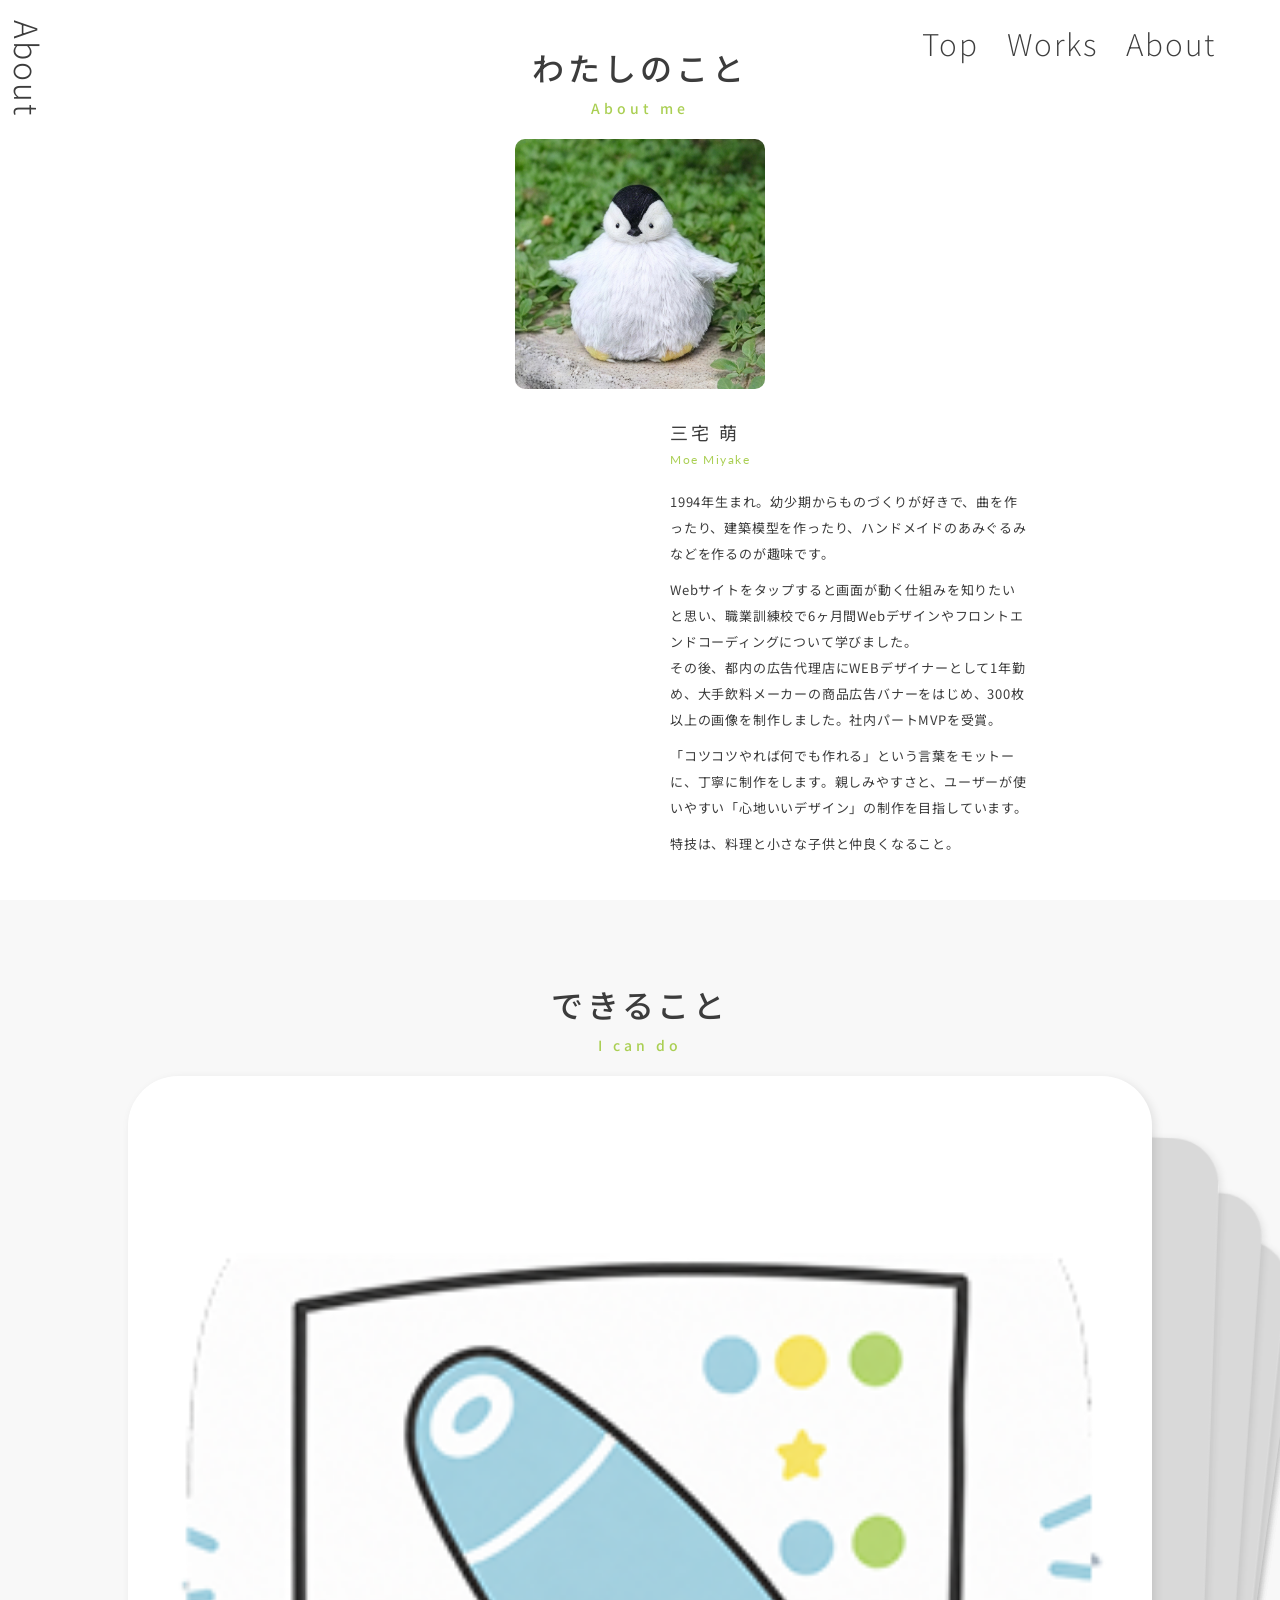
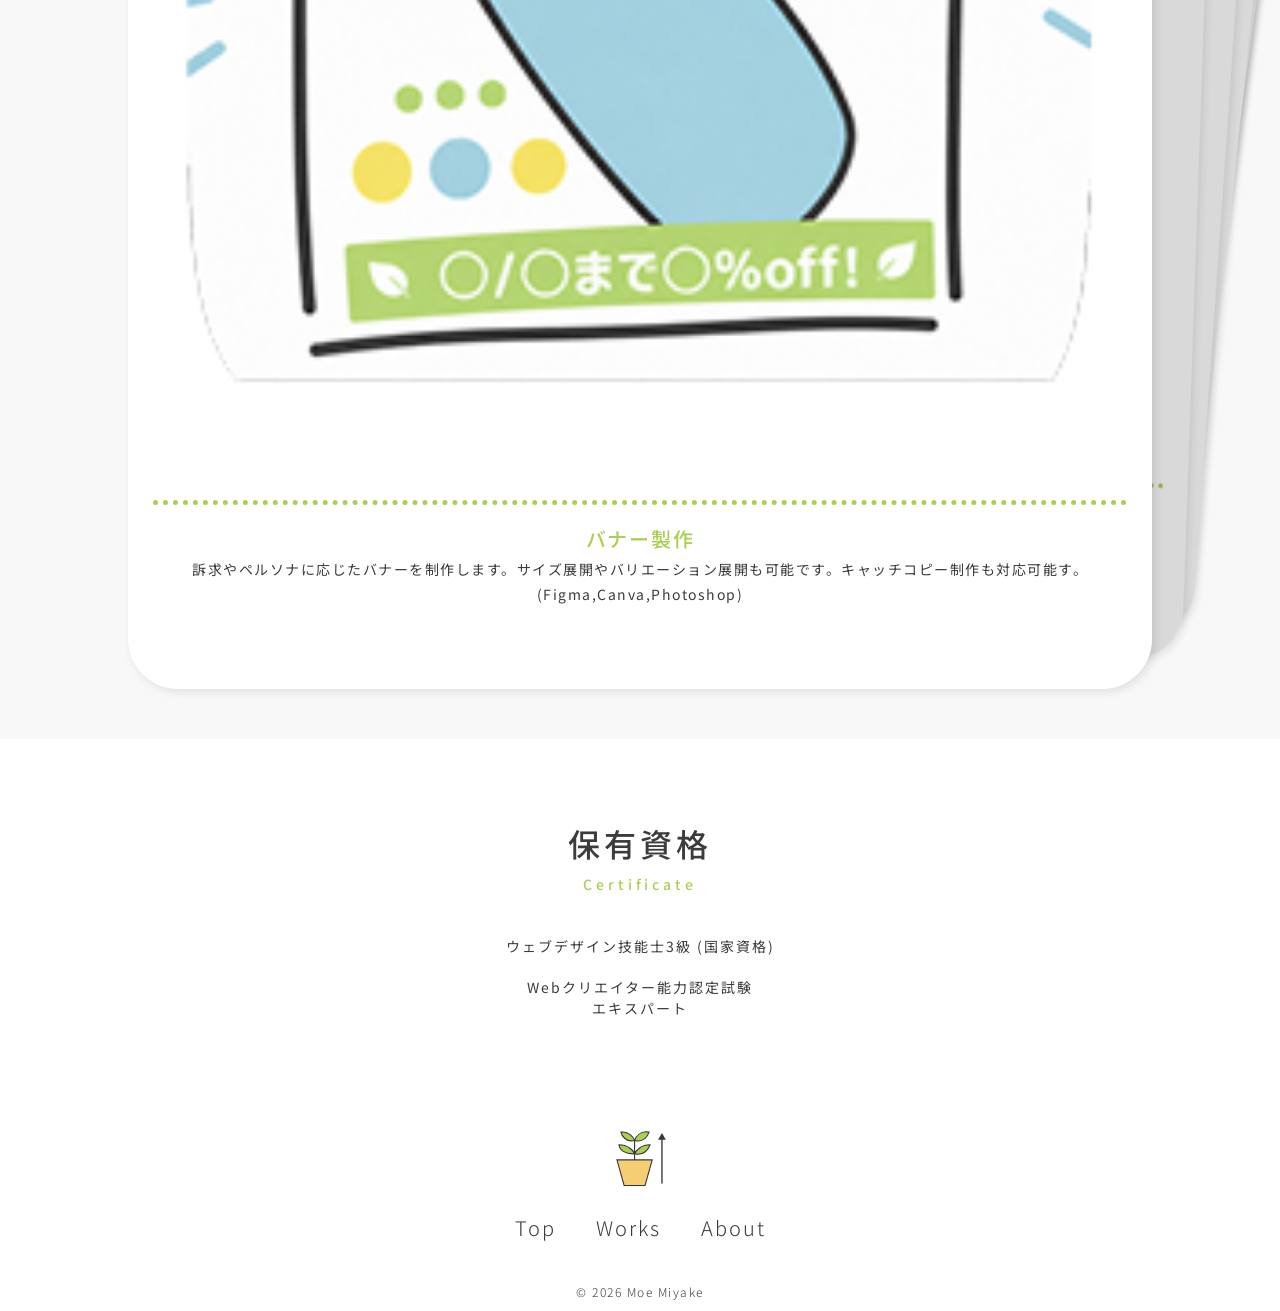
==== portforio_new/about.html @ 304f88c4 "10/20 footer 遷移先追加" ====
<!DOCTYPE html>
<html lang="ja">

<head>
    <meta charset="UTF-8">
    <meta name="viewport" content="width=device-width, initial-scale=1.0">
    <title>Document</title>
    <link rel="stylesheet" href="css/destyle.css">
    <!-- Swiper CSS -->
    <link rel="stylesheet" href="https://cdn.jsdelivr.net/npm/swiper@10/swiper-bundle.min.css" />
    <link rel="stylesheet" href="css/style.css">

    <!-- Google Fonts -->
    <link
        href="https://fonts.googleapis.com/css2?family=Lato:ital,wght@0,100;0,300;0,400;0,700;0,900;1,100;1,300;1,400;1,700;1,900&family=Noto+Sans+JP:wght@100..900&family=Noto+Serif+JP:wght@200..900&display=swap"
        rel="stylesheet">

    <!-- Google Tag Manager -->
    <script>(function (w, d, s, l, i) {
            w[l] = w[l] || []; w[l].push({
                'gtm.start':
                    new Date().getTime(), event: 'gtm.js'
            }); var f = d.getElementsByTagName(s)[0],
                j = d.createElement(s), dl = l != 'dataLayer' ? '&l=' + l : ''; j.async = true; j.src =
                    'https://www.googletagmanager.com/gtm.js?id=' + i + dl; f.parentNode.insertBefore(j, f);
        })(window, document, 'script', 'dataLayer', 'GTM-PR5NB2P3');</script>
    <!-- End Google Tag Manager -->
</head>

<body class="about" id="about">
    <!-- Google Tag Manager (noscript) -->
    <noscript>
        <iframe src="https://www.googletagmanager.com/ns.html?id=GTM-PR5NB2P3" height="0" width="0"
            style="display:none;visibility:hidden"></iframe>
    </noscript>
    <!-- End Google Tag Manager (noscript) -->

    <header>
        <!-- SP -->
        <!-- ハンバーガー -->
        <button class="header__humberger header__humberger--sp" type="button">
            <span></span>
            <!-- <span></span> -->
        </button>
        <!-- カード -->
        <nav class="header__list header__list--sp">
            <ul>
                <li><a href="index.html">Top</a></li>
                <li><a href="works.html">Works</a></li>
                <li><a href="about.html">About</a></li>
            </ul>
            <h1 class="header__name">MOE MIYAKE</h1>
        </nav>

        <!-- PC -->
        <nav class="header__list header__list--pc">
            <ul>
                <li><a href="index.html">Top</a></li>
                <li><a href="works.html">Works</a></li>
                <li><a href="about.html">About</a></li>
            </ul>
        </nav>

    </header>

    <div class="about__fix">
        <!-- 縦書きタイトル -->
        <h2><a href="#">About</a></h2>
    </div>

    <section class="about__me">
        <div class="about__title">
            <h3>わたしのこと</h3>
            <p>About me</p>
        </div>
        <div class="about__img">
            <img src="img/about/about__moemiyake.jpg" alt="三宅萌の写真">
        </div>
        <div class="about__box">
            <div class="about__name">
                <p class="about__name--ja">三宅 萌</p>
                <p class="about__name--en">Moe Miyake</p>
            </div>
            <div class="about__text">
                <p>1994年生まれ。幼少期からものづくりが好きで、曲を作ったり、建築模型を作ったり、ハンドメイドのあみぐるみなどを作るのが趣味です。</p>

                <p>
                    Webサイトをタップすると画面が動く仕組みを知りたいと思い、職業訓練校で6ヶ月間Webデザインやフロントエンドコーディングについて学びました。<br>
                    その後、都内の広告代理店にWEBデザイナーとして1年勤め、大手飲料メーカーの商品広告バナーをはじめ、300枚以上の画像を制作しました。社内パートMVPを受賞。
                </p>

                <p>「コツコツやれば何でも作れる」という言葉をモットーに、丁寧に制作をします。親しみやすさと、ユーザーが使いやすい「心地いいデザイン」の制作を目指しています。</p>

                <p>特技は、料理と小さな子供と仲良くなること。</p>
            </div>
        </div>
    </section>

    <section class="skill">
        <div class="about__title">
            <h3>できること</h3>
            <p>I can do</p>
        </div>

        <!-- Swiper START -->
        <div class="swiper2 mySwiper2">
            <div class="swiper-wrapper">
                <!-- Slide 1 -->
                <div class="swiper-slide skill__card">
                    <img src="img/about/skill1_banner(仮).png" alt="バナー製作" class="skill__img">
                    <span class="skill__line"></span>
                    <div class="skill__text">
                        <h4>バナー製作</h4>
                        <p>
                            訴求やペルソナに応じたバナーを制作します。サイズ展開やバリエーション展開も可能です。キャッチコピー制作も対応可能す。<br>(Figma,Canva,Photoshop)
                        </p>
                    </div>
                </div>

                <!-- Slide 2 -->
                <div class="swiper-slide skill__card">
                    <img src="img/about/skill_2_movie.png" alt="動画制作" class="skill__img">
                    <span class="skill__line"></span>
                    <div class="skill__text">
                        <h4>動画制作</h4>
                        <p>
                            運用広告用の動画を制作できます。モーショングラフィックの製作も可能です。(Canva,Figma Motion)
                        </p>
                    </div>
                </div>

                <!-- Slide 3 -->
                <div class="swiper-slide skill__card">
                    <img src="img/about/skill_3_webdesign&coding.png" alt="サイトデザイン・フロントエンドコーディング" class="skill__img">
                    <span class="skill__line"></span>
                    <div class="skill__text">
                        <h4>
                            サイトデザイン<br>
                        フロントエンドコーディング
                    </h4>
                        <p>
                            ウェブサイトのデザインから、HTML / CSS / JavaScript を用いた実装までワンストップで対応可能です。WordPress化も出来ます。
                        </p>
                    </div>
                </div>

                <!-- Slide 4 -->
                <div class="swiper-slide skill__card">
                    <img src="img/about/skill_4_kijilp.png" alt="記事型LP製作" class="skill__img">
                    <span class="skill__line"></span>
                    <div class="skill__text">
                        <h4>記事型LP製作</h4>
                        <p>
                            記事型LP用に執筆された原稿をもとにした画像製作・テキスト反映作業が出来ます。コーディングを用いた要素の追加や、更新管理も可能です。
                        </p>
                    </div>
                </div>

                <!-- Slide 5 -->
                <div class="swiper-slide skill__card">
                    <img src="img/about/skill_5_customai.png" alt="効率化ツールの作成" class="skill__img">
                    <span class="skill__line"></span>
                    <div class="skill__text">
                        <h4>
                            効率化ツールの作成<br>
                            (カスタムAI)
                        </h4>
                        <p>
                            カスタムAIにより、業務の効率化を実現。記事の表記ルールチェックや注釈一覧の自動生成を行う「レギュレーションチェッカー」を自作しました。(Claude,GoogleGemini)
                        </p>
                    </div>
                </div>

                <!-- Slide 6 -->
                <div class="swiper-slide skill__card">
                    <img src="img/about/skill_6_webapp.png" alt="Webアプリの開発" class="skill__img">
                    <span class="skill__line"></span>
                    <div class="skill__text">
                        <h4>
                            Webアプリの開発<br>
                            (AI活用)
                        </h4>
                        <p>
                            社内向けWebアプリ「コードジェネレーター」を開発。複雑なコードを書けないスタッフの業務支援や、UI設計から開発まで対応できます。<br>(Claude,Google Apps Script)
                        </p>
                    </div>
                </div>

                <!-- slide 7 -->
                                <div class="swiper-slide skill__card">
                                    <img src="img/about/skill_7_lecture&manual.png" alt="レクチャー・マニュアル製作" class="skill__img">
                                    <span class="skill__line"></span>
                                    <div class="skill__text">
                                        <h4>
                                            レクチャー<br>
                                            マニュアル製作
                                        </h4>
                                        <p>
                                            レギュレーション用データベースの作成や、業務のマニュアル化も可能。レクチャー(業務とデザイン)も対応可能です。
                                        </p>
                                    </div>
                                </div>

            </div>
        </div>
        <!-- Swiper END -->
    </section>

    <!-- 保有資格 -->
    <section class="certificate">
        <div class="about__title">
            <h3>保有資格</h3>
            <p>Certificate</p>
        </div>

        <ul>
            <li>ウェブデザイン技能士3級 (国家資格)</li>
            <li>Webクリエイター能力認定試験<br>
            エキスパート</li>
        </ul>
    </section>

    <!-- Footer -->
    <footer class="footer">
        <div class="footer__head">
            <!-- 植木鉢(ページ先頭に戻る) -->
            <a class="footer__pageTop" href="#">
                <img class="footer__pageTop--plant" src="img/footer__pageTop--plant.svg" alt="ページ先頭に戻る">
                <img class="footer__pageTop-arrow" src="img/footer__pageTop-arrow.svg" alt="ページ先頭に戻る">
    
            </a>
            <!-- ナビゲーション -->
            <div class="footer__list">
                <ul>
                    <li><a href="index.html">Top</a></li>
                    <li><a href="works.html">Works</a></li>
                    <li><a href="about.html">About</a></li>
                </ul>
            </div>
        </div>
        <!-- コピーライト -->
        <small class="footer__copyright">© 2026 Moe Miyake</small>
    </footer>

    <script src="https://cdn.jsdelivr.net/npm/swiper@10/swiper-bundle.min.js"></script>
    <script src="js/script.js"></script>
</body>

</html>
---- portforio_new/css/destyle.css ----
/*! destyle.css v4.0.1 | MIT License | https://github.com/nicolas-cusan/destyle.css */

/* Reset box-model and set borders */
/* ============================================ */

*,
::before,
::after {
    box-sizing: border-box;
    border-style: solid;
    border-width: 0;
    min-width: 0;
}

/* Document */
/* ============================================ */

/**
 * 1. Correct the line height in all browsers.
 * 2. Prevent adjustments of font size after orientation changes in iOS.
 * 3. Remove gray overlay on links for iOS.
 */

html {
    line-height: 1.15;
    /* 1 */
    -webkit-text-size-adjust: 100%;
    /* 2 */
    -webkit-tap-highlight-color: transparent;
    /* 3*/
}

/* Sections */
/* ============================================ */

/**
 * Remove the margin in all browsers.
 */

body {
    margin: 0;
}

/**
 * Render the `main` element consistently in IE.
 */

main {
    display: block;
}

/* Vertical rhythm */
/* ============================================ */

p,
table,
blockquote,
address,
pre,
iframe,
form,
figure,
dl {
    margin: 0;
}

/* Headings */
/* ============================================ */

h1,
h2,
h3,
h4,
h5,
h6 {
    font-size: inherit;
    font-weight: inherit;
    margin: 0;
}

/* Lists (enumeration) */
/* ============================================ */

ul,
ol {
    margin: 0;
    padding: 0;
    list-style: none;
}

/* Lists (definition) */
/* ============================================ */

dt {
    font-weight: bold;
}

dd {
    margin-left: 0;
}

/* Grouping content */
/* ============================================ */

/**
 * 1. Add the correct box sizing in Firefox.
 * 2. Show the overflow in Edge and IE.
 */

hr {
    box-sizing: content-box;
    /* 1 */
    height: 0;
    /* 1 */
    overflow: visible;
    /* 2 */
    border-top-width: 1px;
    margin: 0;
    clear: both;
    color: inherit;
}

/**
 * 1. Correct the inheritance and scaling of font size in all browsers.
 * 2. Correct the odd `em` font sizing in all browsers.
 */

pre {
    font-family: monospace, monospace;
    /* 1 */
    font-size: inherit;
    /* 2 */
}

address {
    font-style: inherit;
}

/* Text-level semantics */
/* ============================================ */

/**
 * Remove the gray background on active links in IE 10.
 */

a {
    background-color: transparent;
    text-decoration: none;
    color: inherit;
}

/**
 * 1. Remove the bottom border in Chrome 57-
 * 2. Add the correct text decoration in Chrome, Edge, IE, Opera, and Safari.
 */

abbr[title] {
    text-decoration: underline dotted;
    /* 2 */
}

/**
 * Add the correct font weight in Chrome, Edge, and Safari.
 */

b,
strong {
    font-weight: bolder;
}

/**
 * 1. Correct the inheritance and scaling of font size in all browsers.
 * 2. Correct the odd `em` font sizing in all browsers.
 */

code,
kbd,
samp {
    font-family: monospace, monospace;
    /* 1 */
    font-size: inherit;
    /* 2 */
}

/**
 * Add the correct font size in all browsers.
 */

small {
    font-size: 80%;
}

/**
 * Prevent `sub` and `sup` elements from affecting the line height in
 * all browsers.
 */

sub,
sup {
    font-size: 75%;
    line-height: 0;
    position: relative;
    vertical-align: baseline;
}

sub {
    bottom: -0.25em;
}

sup {
    top: -0.5em;
}

/* Replaced content */
/* ============================================ */

/**
 * Prevent vertical alignment issues.
 */

svg,
img,
embed,
object,
iframe {
    vertical-align: bottom;
}

/* Forms */
/* ============================================ */

/**
 * Reset form fields to make them styleable.
 * 1. Make form elements stylable across systems iOS especially.
 * 2. Inherit text-transform from parent.
 */

button,
input,
optgroup,
select,
textarea {
    -webkit-appearance: none;
    /* 1 */
    appearance: none;
    vertical-align: middle;
    color: inherit;
    font: inherit;
    background: transparent;
    padding: 0;
    margin: 0;
    border-radius: 0;
    text-align: inherit;
    text-transform: inherit;
    /* 2 */
}

/**
 * Correct cursors for clickable elements.
 */

button,
[type="button"],
[type="reset"],
[type="submit"] {
    cursor: pointer;
}

button:disabled,
[type="button"]:disabled,
[type="reset"]:disabled,
[type="submit"]:disabled {
    cursor: default;
}

/**
 * Improve outlines for Firefox and unify style with input elements & buttons.
 */

:-moz-focusring {
    outline: auto;
}

select:disabled {
    opacity: inherit;
}

/**
 * Remove padding
 */

option {
    padding: 0;
}

/**
 * Reset to invisible
 */

fieldset {
    margin: 0;
    padding: 0;
    min-width: 0;
}

legend {
    padding: 0;
}

/**
 * Add the correct vertical alignment in Chrome, Firefox, and Opera.
 */

progress {
    vertical-align: baseline;
}

/**
 * Remove the default vertical scrollbar in IE 10+.
 */

textarea {
    overflow: auto;
}

/**
 * Correct the cursor style of increment and decrement buttons in Chrome.
 */

[type="number"]::-webkit-inner-spin-button,
[type="number"]::-webkit-outer-spin-button {
    height: auto;
}

/**
 * Correct the outline style in Safari.
 */

[type="search"] {
    outline-offset: -2px;
    /* 1 */
}

/**
 * Remove the inner padding in Chrome and Safari on macOS.
 */

[type="search"]::-webkit-search-decoration {
    -webkit-appearance: none;
}

/**
 * 1. Correct the inability to style clickable types in iOS and Safari.
 * 2. Fix font inheritance.
 */

::-webkit-file-upload-button {
    -webkit-appearance: button;
    /* 1 */
    font: inherit;
    /* 2 */
}

/**
 * Fix appearance for Firefox
 */
/* [type="number"] {
    -moz-appearance: textfield;
} */

/**
 * Clickable labels
 */

label[for] {
    cursor: pointer;
}

/* Interactive */
/* ============================================ */

/*
 * Add the correct display in Edge, IE 10+, and Firefox.
 */

details {
    display: block;
}

/*
 * Add the correct display in all browsers.
 */

summary {
    display: list-item;
}

/*
 * Remove outline for editable content.
 */

[contenteditable]:focus {
    outline: auto;
}

/* Tables */
/* ============================================ */

/**
1. Correct table border color inheritance in all Chrome and Safari.
*/

table {
    border-color: inherit;
    /* 1 */
    border-collapse: collapse;
}

caption {
    text-align: left;
}

td,
th {
    vertical-align: top;
    padding: 0;
}

th {
    text-align: left;
    font-weight: bold;
}
---- portforio_new/css/style.css ----
* {
    margin: 0;
    padding: 0;
    box-sizing: border-box;
    font-family: 'Noto Sans JP', sans-serif;
    color: #3c3c3c;
    font-size: 14px;
    letter-spacing: 2px;
    line-height: 1.5;
}

html {
    scroll-behavior: smooth;
}

body {
    overflow-x: hidden;
    display: flex;
    flex-direction: column;
}

a {
    text-decoration: none;
    transition: opacity 0.5s ease;
}

a:hover {
    opacity: 0.8;
    cursor: pointer;
}

li {
    list-style: none;
}

img {
    width: 100%;
}

:root {
    --color-text: #3c3c3c;
    --color-text-g: #B3B3B3;
    --color-text-b: #84B5C5;
    --color-gray: #F8F8F8;
    --color-moegi: #AACF53;
    --color-blue: 85, 159, 183;
    --color-skyblue: 132, 181, 197;
    /* RGB値 */
    --color-white: #fff;
}

/* SP Fixメニュー */

/* ハンバーガーボタン (open) */
.header__humberger {
    position: fixed;
    z-index: 10;
    cursor: pointer;

    width: 30px;
    height: 30px;

    top: 20px;
    right: 20px;
}


header span {
    &::before {
        width: 100%;
        height: 1px;
        content: '';
        background-color: var(--color-text);
        position: absolute;
        top: 7px;
        transition: all 0.6s ease-in-out;
    }

    &::after {
        width: 100%;
        height: 1px;
        content: '';
        background-color: var(--color-text);
        position: absolute;
        bottom: 7px;
        transition: all 0.7s ease-in-out;
    }
}



/* ボタンを押したらバツになる */
header.is-open span {
    &::before {
        transform: translateY(7px) rotate(135deg);
        background-color: var(--color-white);
    }

    &::after {
        transform: translateY(-7px) rotate(225deg);
        background-color: var(--color-white);
    }
}


/* ハンバーガーボタン (close) */
header.is-open span:nth-child(1) {
    transform: rotate(-45deg);
    top: 6px;
}

header.is-open span:nth-child(2) {
    transform: rotate(45deg);
    bottom: 6px;
}


/* ハンバーガーメニュー */
.header__list ul li a {
    font-size: 30px;
}

.header__list--pc {
    display: none;
}

/* カーテン */
.header__list--sp {
    position: fixed;
    top: -5vh;
    right: -10px;
    width: 80%;
    height: 110vh;
    background-color: rgba(var(--color-skyblue), 0.95);
    backdrop-filter: blur(5px);
    box-shadow: 0 0 5px rgba(0, 0, 0, 0.3);
    z-index: 7;
    transform: translateX(110%);
    transition: transform 0.6s ease-in-out;
}

.header__list--sp::after {
    content: "";
    position: absolute;
    top: 0;
    right: -5px;
    width: 128px;
    height: 110vh;
    background-color: rgba(var(--color-blue), 0.3);
    backdrop-filter: blur(5px);
    filter: blur(1.5px);
    z-index: -1;
}

header.is-open .header__list--sp {
    transform: translateX(0);
}

/* カーテン アニメーション START */
header.is-open .header__list--sp {
    animation:
        header__list1--keyframes1 3.5s linear,
        header__list1--keyframes2 3.5s linear;
}

header.is-open .header__list--sp::after {
    animation:
        header__list2--keyframes1 3.5s linear,
        header__list2--keyframes2 3.5s linear,
        header__list2--keyframes3 3.5s linear;
}


/* アニメーションのキーフレーム */
@keyframes header__list1--keyframes1 {
    0% {
        animation-timing-function: ease-out;
        opacity: 0;
    }

    5.714% {
        opacity: 1;
    }

    100% {
        opacity: 1;
    }
}

@keyframes header__list1--keyframes2 {
    0% {
        animation-timing-function: cubic-bezier(0.22, 0.68, 0.36, 1);
        transform: translate(340px, -12px);
    }

    27.143% {
        animation-timing-function: cubic-bezier(0.34, 0.8, 0.64, 1);
        transform: translate(-10px, 5px);
    }

    44.286% {
        animation-timing-function: ease;
        transform: translate(6px, 2px);
    }

    60% {
        animation-timing-function: cubic-bezier(0.4, 0, 0.2, 1);
        transform: translate(-2px, -0.8px);
    }

    75.714% {
        transform: translate(0px, 0px);
    }

    100% {
        transform: translate(0px, 0px);
    }
}


/* 追加のアニメーション */
@keyframes header__list2--keyframes1 {
    0% {
        animation-timing-function: ease-out;
        opacity: 0;
    }

    8.571% {
        opacity: 1;
    }

    100% {
        opacity: 1;
    }
}

@keyframes header__list2--keyframes2 {
    0% {
        width: 128px;
    }

    4% {
        animation-timing-function: cubic-bezier(0.22, 0.68, 0.36, 1);
        width: 128px;
    }

    17.143% {
        animation-timing-function: ease;
        width: 120px;
    }

    32.857% {
        animation-timing-function: cubic-bezier(0.34, 0.8, 0.64, 1);
        width: 136px;
    }

    52.857% {
        animation-timing-function: cubic-bezier(0.4, 0, 0.2, 1);
        width: 124px;
    }

    74.286% {
        width: 128px;
    }

    100% {
        width: 128px;
    }
}

@keyframes header__list2--keyframes3 {
    0% {
        translate: 320px -8px;
    }

    4% {
        animation-timing-function: cubic-bezier(0.22, 0.68, 0.36, 1);
        translate: 320px -8px;
    }

    30% {
        animation-timing-function: cubic-bezier(0.34, 0.8, 0.64, 1);
        translate: -8px 4px;
    }

    47.143% {
        animation-timing-function: ease;
        translate: 5px 1.5px;
    }

    62.857% {
        animation-timing-function: cubic-bezier(0.4, 0, 0.2, 1);
        translate: -1.5px -0.5px;
    }

    78.571% {
        translate: 0px 0px;
    }

    100% {
        translate: 0px 0px;
    }
}

/* カーテン アニメーション END */


.header__list--sp {
    display: flex;
    flex-direction: column;
    justify-content: center;
    align-items: center;
    /* height: 100vh; */
}

.header__list--sp ul {
    display: flex;
    flex-direction: column;
    justify-content: center;
    align-items: center;
    font-size: 2rem;
    gap: 1.5rem;
    font-family: "Lato", sans-serif;
    font-weight: 200;
    letter-spacing: 3px;

    li {
        color: var(--color-white);
    }
}

.header__name {
    position: absolute;
    bottom: 10%;
    left: 50%;
    transform: translateX(-50%);
    font-size: 1.5rem;
    font-family: "Lato", sans-serif;
    font-weight: 200;
    color: var(--color-white);
}

/* TB */
@media screen and (min-width: 768px) {}

/* PC */
@media screen and (min-width: 1024px) {

    .header__list--sp,
    .header__humberger--sp {
        display: none;
    }

    .header__list--pc {
        /* display: block; */
        display: flex;

        ul {
            position: fixed;
            z-index: 10;
            width: 100%;
            display: flex;
            justify-content: end;
            align-items: center;
            padding-right: 5vw;
            padding-top: 1.5rem;
            font-size: 1.5rem;
            gap: 2rem;
            font-family: "Lato", sans-serif;
            font-weight: 200;
            letter-spacing: 3px;
        }
    }
}



/* FV */
.fv {
    position: relative;
    height: 100vh;
    background-image: url(../img/fv__background--sp.jpg);
    background-size: cover;
    background-position: center;
    background-repeat: no-repeat;
    background-attachment: fixed;
}

.fv__name {
    position: absolute;
    top: 0;
    left: 0;
    padding: 20vw 10vw 5vw 10vw;
    width: 100%;
    font-size: 2rem;
    text-align: left;
    background-color: var(--color-white);

}

.fv__box {
    height: 100vh;
    display: flex;
    flex-direction: column;
    justify-content: center;
}

.fv__house {
    width: 100%;
    display: flex;
    object-fit: cover;
    margin-top: auto;
    margin-bottom: -1px;
}

/* タブレット向け */
@media screen and (min-width: 768px) {
    .fv {
        height: 100vh;
    }

    .fv__box {
        height: 100vh;
    }

    .fv__name {
        padding: 50px;
    }
}


/* PC向け */
@media screen and (min-width: 1025px) {

    .fv {
        background-image: url(../img/fv__background--pc.jpg);
        height: 110vh;
    }

    .fv__box {
        height: 110vh;
    }

    .fv__name {
        padding: 5vh;
        padding-top: 80px;
    }


    .fv__house {
        display: flex;
        align-items: end;
        height: 100%;
    }
}

/* FV__WORKS */

/* 共通設定に移動？ */
h2 {
    /* color: #3C3C3C; */
    font-family: "Lato", sans-serif;
    font-weight: 300;
    font-size: 48px;
    letter-spacing: 1.5px;
    padding: 0 30px;

    width: 100%;
}

.top__works {
    display: flex;
    padding: 70px 0;
    flex-direction: column;
    align-items: center;
    gap: 15px;
    align-self: stretch;
}

.top__works__list {
    display: flex;
    padding: 20px 0;
    flex-direction: column;
    align-items: center;
    gap: 10px;
    align-self: stretch;
}

/* 共通設定に移動？ */
.top__works__more,
.top__about__more {
    display: flex;
    padding: 0 30px;
    justify-content: flex-end;
    align-items: center;
    align-self: stretch;
}

/* 共通設定に移動？ */
.button {
    cursor: pointer;
}

.button--more {
    font-family: "Lato", sans-serif;
    font-size: 24px;
    font-weight: 300;
    letter-spacing: 1.5px;
    cursor: pointer;
    display: flex;
    align-items: center;
    gap: 10px;
}

.button__arrow {
    transition: transform 0.5s ease;
}

.button--more:hover .button__arrow {
    transform: translateX(5px);
}



/* swiper */
/* Demo styles */
html,
body {
    position: relative;
    height: 100%;
}

.swiper {
    width: 100%;
    padding-top: 30px;
    padding-bottom: 30px;
}

.swiper-slide {
    background-position: center;
    background-size: cover;
    width: 100%;
    height: auto;
}

.swiper-slide img {
    display: block;
    width: 100%;
    object-fit: cover;
    /* height: 50vh; */
    aspect-ratio: 4 / 5;
}

/* 書き足し */
.top__works__swiper {
    display: flex;
    flex-direction: column;
    align-items: center;
}

.top__works__content {
    display: flex;
    flex-direction: column;
    align-items: center;
    gap: 1px;
    padding: 8px 0;
}

.top__works__title {
    /* font-family: "Lato", sans-serif; */
    font-size: 18px;
    letter-spacing: 3px;
}

.top__works__category {
    color: #B3B3B3;
    font-family: "Lato", sans-serif;
    font-size: 12px;
    letter-spacing: 1.5px;
}

/* Swiperの点（デフォルト状態）の色を黄緑色に変更 */
.swiper-pagination-bullet {
    background-color: var(--color-moegi);
}

/* Swiperの点（アクティブ状態）の色を変更 */
.swiper-pagination-bullet-active {
    background-color: #8ab535;
}

/* タブレット用 */
@media screen and (min-width: 768px) {
    .works h2 {
        padding: 0 60px;
    }

    .top__works__more {
        padding: 0 60px;
    }
}

/* PC用 */
@media screen and (min-width: 1025px) {}



/* About */
.top__about {
    display: flex;
    flex-direction: column;
    align-items: flex-start;
    gap: 10px;
    align-self: stretch;
    padding: 70px 0;
    background-color: var(--color-gray);
}

.about__box {
    display: flex;
    /* max-width: 1000px; */
    flex-direction: column;
    align-items: center;
    gap: 10px;
    align-self: stretch;
    padding: 30px;
}

.about__img {
    width: 100%;
    display: flex;
    justify-content: center;
    align-items: center;
    align-self: stretch;
}

.about__img img {
    width: 60%;
    border-radius: 30px;
    object-fit: cover;
}

.about__name {
    display: flex;
    flex-direction: column;
    align-items: center;
    gap: 5px;
}

.about__name--ja {
    font-size: 18px;
    letter-spacing: 3px;
}

.about__name--en {
    font-size: 12px;
    letter-spacing: 1.5px;
    color: var(--color-moegi);
    font-family: "Lato", sans-serif;
}

.about__text {
    padding: 10px 30px 0;
    display: flex;
    flex-direction: column;
    align-items: center;
    gap: 10px;
}

.about__text p {
    font-size: 13px;
    line-height: 26px;
    letter-spacing: 0.8px;
    width: 100%;
    text-align: left;
}

.certificate {
    display: flex;
    padding: 100px 35px;
    flex-direction: column;
    align-items: center;
    gap: 1.5em;
    text-align: center;

    ul {
        display: flex;
        flex-direction: column;
        justify-content: center;
        align-items: center;
        gap: 20px;

        li {
            text-align: center;
        }
    }
}


/* タブレット向け */
@media screen and (min-width: 768px) {
    .top__about {
        padding: 50px 30px;
    }

    .about__img img {
        width: 30vw;
        max-width: 200px;
    }
}


/* PC向け */
@media screen and (min-width: 1024px) {
    .top__about {
        padding: 80px 60px;
    }


    .about__box {
        width: 70%;
        max-width: 1000px;
        margin: 0 auto;

        display: grid;
        grid-template-columns: repeat(2, 1fr);
        grid-template-rows: repeat(2, auto);
        grid-column-gap: 0px;
        grid-row-gap: 0px;

        align-items: start;
    }

    .about__img {
        grid-area: 1 / 1 / 3 / 2;
    }

    .about__name {
        grid-area: 1 / 2 / 2 / 3;
        align-self: end;
        align-items: start;
        padding: 0 30px;
    }

    .about__text {
        grid-area: 2 / 2 / 3 / 3;
    }

    .about__img img {
        width: 100%;
        max-width: 250px;
        height: auto;
        border-radius: 10px;
    }

    .about__name {
        font-size: 24px;
        margin-bottom: 10px;
    }

    .about__text {
        font-size: 16px;
        line-height: 1.6;
    }
}


/* Footer */

.footer {
    display: flex;
    flex-direction: column;
    align-items: center;
    margin: 60px auto 30px;
    gap: 40px;

    font-family: "Lato", sans-serif;
    font-weight: 300;
    letter-spacing: 3px;
}

.footer__head {
    display: flex;
    flex-direction: column;
    align-items: center;
    gap: 25px;
}

.footer__pageTop {
    display: flex;
    align-items: center;
    justify-content: center;
    cursor: pointer;
    gap: 3px;


}

.footer__pageTop--plant {
    width: 40px;
}

.footer__pageTop-arrow {
    width: 8px;
    transition: transform 0.5s ease;

}

.footer__pageTop:hover .footer__pageTop-arrow {
    transform: translateY(-5px);
}

.footer__list ul {
    display: flex;
    gap: 40px;
}

.footer__list li a {
    font-size: 20px;
}

.footer__copyright {
    font-size: 12px;
    letter-spacing: 1.5px;
    margin-bottom: 10px;
}



/* Works About 共通 START */

.works__fix,
.about__fix {
    width: 100%;
    height: 100vh;
}

.works h2,
.about h2,
.worksItem h2 {
    position: fixed;
    top: 20px;
    left: 20px;
    font-family: "Lato", sans-serif;
    font-weight: 300;
    font-size: 32px;
    letter-spacing: 1px;

    padding: 0;
    transform: rotate(90deg) translateY(-1em);
    transform-origin: top left;

    a {
        font-size: 32px;
    }
}

/* Works About 共通 END */



/* Works START */

.works {
    position: relative;
    width: 100%;
    height: 100vh;
    background-color: var(--color-white);
}

.works section {
    padding: 50px 35px;
    padding-top: 20vh;
    margin: 0 auto;
    max-width: 600px;
    /* 不要なら削除 */
    display: flex;
    flex-direction: column;
    align-items: center;
    gap: 100px;
}



.works__headerCategory {
    position: fixed;
    z-index: 10;
    bottom: 5px;
    left: 50%;
    transform: translate(-50%, -50%);
    width: 90%;
    overflow-x: auto;
    overflow-y: hidden;
    white-space: nowrap;
    text-align: center;


    ul {
        display: inline-flex;
        justify-content: flex-start;
        align-items: center;
        gap: 10px;

        li a {
            display: flex;
            justify-content: center;
            align-items: center;
            padding: 5px 10px;

            border-radius: 30px;
            border: 1px solid #777;
            background: rgba(255, 255, 255, 0.95);
            backdrop-filter: blur(1.5px);

            color: var(--color-text);
            font-family: Lato;
            font-size: 12px;
            font-weight: 500;
            letter-spacing: 1px;
        }
    }
}

.works__container {
    display: flex;
    flex-direction: column;
    align-items: center;
    gap: 8px;
}

.works__container img {
    width: 100%;
    height: auto;
    object-fit: contain;
    background-color: var(--color-gray);
}

.works__content {
    display: flex;
    flex-direction: column;
    align-items: center;
    gap: 1px;
}

.works__title {
    color: var(--color-text);
    font-size: 18px;
    font-style: normal;
    font-weight: 400;
    line-height: normal;
    letter-spacing: 3px;
}

.works__category {
    color: var(--color-text-g);
    font-size: 12px;
    font-style: normal;
    font-weight: 500;
    line-height: normal;
    letter-spacing: 1px;
}

.works__pagination {
    width: 100%;
    padding: 15px 35px 30px;
    display: flex;
    justify-content: space-between;
    align-items: center;
    align-self: stretch;

    a {
        font-family: "Lato", sans-serif;
    }

    .works__pagination--number {
        display: flex;
        align-items: center;
        gap: 10px;

        a {
            display: flex;
            width: 30px;
            height: 30px;
            padding: 10px;
            flex-direction: column;
            justify-content: center;
            align-items: center;
            gap: 10px;

            border-radius: 50px;
            border: 1px solid #777;
            font-size: 12px;
        }
    }
}

/* Works END */


/* About START */

.about {
    position: relative;
    width: 100%;
    height: 100vh;
    background-color: var(--color-white);
}

.swiper2 {
    width: 80vw;
    height: fit-content;
}

.skill {
    width: 100%;
    /* height: 100vh; */
    background-color: var(--color-gray);
    display: flex;
    flex-direction: column;
    justify-content: center;
    align-items: center;
}

.skill__card {
    background-color: #fff;
    border-radius: 50px;
    box-shadow: 3px 3px 10px rgba(0, 0, 0, 0.1);
    width: 100%;
    height: 100%;
    display: flex;

    padding: 30px 25px;
    flex-direction: column;
    align-items: center;
    gap: 20px;
    align-self: stretch;
}

.skill__img {
    width: 100%;
    height: auto;
    display: flex;
    justify-content: center;
    align-items: center;

    img {
        width: 100%;
        height: 100%;
        object-fit: contain;
    }
}

.skill__card img {
    aspect-ratio: 1/1;
}

.skill__line {
    width: 100%;
    border-bottom: 5px dotted var(--color-moegi);
}

.skill__text {
    display: flex;
    flex-direction: column;
    align-items: center;
    gap: 5px;
    align-self: stretch;

    h4 {
        color: var(--color-moegi);
        text-align: center;
        /* font-family: "Albert Sans"; */
        font-size: 20px;
        /* font-style: normal; */
        font-weight: 500;
        line-height: 27px;
        /* 135% */
        letter-spacing: 1.8px;
    }

    p {
        /* color: var(--, #3C3C3C); */
        text-align: center;
        /* font-family: "Zen Kaku Gothic New"; */
        font-size: 14px;
        /* font-style: normal; */
        font-weight: 400;
        line-height: 25px;
        /* 178.571% */
        letter-spacing: 1.5px;
    }
}

.about section {
    padding: 50px 0;
    /* height: auto; */
}

.about__me {
    width: 100%;
    height: 100vh;
    display: flex;
    flex-direction: column;
    justify-content: center;
    align-items: center;
}

.about__title {
    display: flex;
    flex-direction: column;
    align-items: center;

    margin: 30px auto 20px;

    h3 {
        color: var(--color-text);
        font-size: 32px;
        font-weight: 500;
        letter-spacing: 3.9px;
    }

    p {
        color: var(--color-moegi);
        font-size: 14px;
        font-weight: 500;
        letter-spacing: 3.9px;
        margin-top: 0.5em;
    }
}

/* About END */


/* WorksItem(各制作物) START */

.worksItem {
    width: 100%;
    height: 100vh;
    display: flex;
    flex-direction: column;
    align-items: center;
}

.worksItem__container {
    display: flex;
    flex-direction: column;
    width: 86%;
    gap: 30px;
    flex-shrink: 0;
}

.worksItem__fixLeft {
    padding-top: 130px;

    img {
        border-radius: 7px;
    }
}

/* 右側(説明文と挿絵) */
.worksItem__fixRight {
    display: flex;
    flex-direction: column;
    align-items: flex-start;
    gap: 40px;
    width: 100%;
}

/* worksFv */
.worksFv__container {
    display: flex;
    flex-direction: column;
    align-items: flex-start;
    gap: 5px;
    padding: 0 10px;
}


/* タイトル */
/* .worksFv__title {
    display: flex;
    flex-direction: column;
    align-items: flex-start;
    margin-left: 0;
} */

.worksFv__name {
    color: var(--color-text);
    font-size: 20px;
    font-weight: 400;
    letter-spacing: 2.8px;
}

/* カテゴリ */
.worksFv__category {
    ul {
        display: flex;
        gap: 10px;
        margin: 0px 5px;
    }

    li a {
        color: var(--color-text-b);
        font-family: "Lato", sans-serif;
        font-size: 12px;
    }

    font-weight: 300;
    letter-spacing: 1.5px;
}

/* テキスト */
.worksFv__text {
    margin-top: 1em;
    font-size: 14px;
    line-height: 23px;
    letter-spacing: 1.5px;
    font-weight: normal;
}

/* モックアップ・説明写真 */
.worksImg {
    width: 100%;
}

.worksImg__img {
    width: 100%;
}


/* Ploject(詳細情報) */
.project {
    width: 100%;
    display: flex;
    flex-direction: column;
}

/* -- 区切り線 */
.project__container {
    padding: 24px 10px;
    border-bottom: 1px solid #e5e5e5;
    width: 100%;

    display: flex;
    flex-direction: column;
    gap: 10px;
}

.project__container:last-child {
    border-bottom: none;
}


/* -- 見出し */
.project__title {
    color: var(--color-text-b);
    font-size: 14px;
    font-weight: normal;
    letter-spacing: 1.5px;
}

/* -- 本文テキスト */
.project__text {
    width: 100%;
    font-size: 14px;
    line-height: 23px;
    letter-spacing: 1.5px;
    font-weight: normal;
    overflow-wrap: anywhere;
    /* ← 追加：長いURLを途中で折り返す */

    a {
        width: 100%;
    }
}

.project__text dl {
    display: flex;
    justify-content: space-between;

    dt {
        font-weight: normal;
    }
}

/* 外部ページリンク　アイコン */
.project__text a::after {
    /* icon__openLink.svgを配置する */
    content: url(../img/icon__openLink.svg);
    display: inline-block;
    width: 16px;
    height: 16px;
    margin-left: 5px;
    vertical-align: middle;
}


/* PC: 左はsticky、右はページと一緒にスクロール */
@media screen and (min-width: 1024px) {
    .worksFv__title {
        margin-top: 2em;
    }

    .worksFv__text {
        margin-top: 0.5em;
        /* font-size: 14px; */
        /* line-height: 23px; */
        /* letter-spacing: 1.5px; */
        /* font-weight: normal; */
    }

    .worksItem__container {
        flex-direction: row;
        align-items: flex-start;
        /* 左を引き伸ばさない(stickyが動く余地を残す) */
    }

    .worksItem__fixLeft {
        position: sticky;
        top: 0;
        flex: 1;
        height: 100vh;
        padding-top: 0;
        display: flex;
        justify-content: center;
        align-items: center;

        img {
            width: auto;
            height: 95vh;
            object-fit: cover;
        }
    }

    .worksItem__fixRight {
        flex: 1;
        padding: 2.5vh 0;
        /* 左画像の上下の余白(100vh - 95vh)の半分 */
        gap: 10px;
    }
}

/* Works-detail END */


/* Exhibition(制作実績スライダー) START */

.exhibition {
    display: flex;
    width: 86%;
    margin: 0 auto;
    padding: 32px 0;
    flex-direction: column;
    align-items: center;
    gap: 5px;
}

.exhibition__header {
    width: 100%;
    padding: 5px;
}

.exhibition__title {
    font-family: "Lato", sans-serif;
    font-size: 32px;
    font-weight: 300;
    letter-spacing: 1px;
}


/* スライダー本体 */
/* ※ style.css 前半の .swiper(padding) / .swiper-slide / .swiper-slide img を打ち消すため、必ずそれらより後ろに置く */
.exhibition__showcase {
    position: relative;
    width: 100%;
    height: 260px;
    padding: 0;
    flex: none;
    overflow: hidden;
    background-color: var(--color-white);
    outline: none;
    cursor: grab;
}

.exhibition__showcase:active {
    cursor: grabbing;
}

.exhibition__showcase:focus-visible {
    outline: 1px solid var(--color-text);
    outline-offset: 5px;
}

/* Swiperのwrapper。カード間の間隔はJS(spaceBetween)で指定 */
.exhibition__track {
    position: absolute;
    top: 22px;
    left: 21px;
    z-index: 1;
    display: flex;
    height: 215px;
    align-items: flex-start;
}

/* 一定速度で流すため、SwiperのCSS(ease)を上書き */
.exhibition__track {
    transition-timing-function: linear;
}


/* カード */
.exhibition__card {
    display: flex;
    width: 180px;
    height: 215px;
    flex: 0 0 180px;
    flex-direction: column;
    align-items: center;
    gap: 5px;

    /* .swiper-slide img(aspect-ratio: 4/5 など)を打ち消す */
    img {
        aspect-ratio: auto;
        -webkit-user-drag: none;
        user-select: none;
    }
}

.exhibition__cardLink {
    display: flex;
    width: 100%;
    height: 100%;
    flex-direction: column;
    align-items: center;
    gap: 5px;
    cursor: pointer;
    -webkit-user-drag: none;
}

.exhibition__cardLink:focus-visible {
    outline: 1px solid var(--color-text);
    outline-offset: 5px;
}

.exhibition__card.exhibition__cardImage,
.exhibition__cardCrop {
    width: 180px;
    height: 180px;
    flex: 0 0 180px;
}

.exhibition__cardImage {
    object-fit: cover;
}

.exhibition__cardImage--bordered {
    border: 1px solid #5c5c5c;
}

/* 画像の一部だけを見せる(ロゴ・アイコン) */
.exhibition__cardCrop {
    position: relative;
    overflow: hidden;

    img {
        position: absolute;
        top: 0;
        max-width: none;
        height: 100%;
        object-fit: fill;
    }
}

.exhibition__cardCrop--logo img {
    left: -20%;
    width: 135%;
}

.exhibition__cardCrop--icons img {
    left: -20%;
    width: 225%;
}

.exhibition__cardContent {
    display: flex;
    flex-direction: column;
    align-items: center;
    gap: 1px;
    white-space: nowrap;
}

.exhibition__cardTitle {
    font-size: 12px;
    font-weight: 400;
    letter-spacing: 3px;
}

.exhibition__cardCategory {
    color: var(--color-text-g);
    font-size: 8px;
    font-weight: 500;
    letter-spacing: 1px;
}


/* 枠(CSS製。幅が変わっても斜めの角度が一定) */
.exhibition__frame {
    position: absolute;
    /* 左右に2pxはみ出させ、showcaseのoverflowで切る(小数点位置でも縁が透けない) */
    inset: 0 -2px;
    z-index: 2;
    pointer-events: none;
    /* 見える幅は 12 - 2 = 10px */
    --side: 12px;
    --top: 10px;
    --bottom: 16px;

    span {
        position: absolute;
    }

    /* 4つのパーツの継ぎ目からスライドが透けないよう、下に枠全体を覆う額縁を敷く */
    &::before {
        content: "";
        position: absolute;
        inset: 0;
        background-color: var(--color-gray);
        clip-path: polygon(evenodd,
                0 0, 100% 0, 100% 100%, 0 100%, 0 0,
                var(--side) var(--top),
                var(--side) calc(100% - var(--bottom)),
                calc(100% - var(--side)) calc(100% - var(--bottom)),
                calc(100% - var(--side)) var(--top),
                var(--side) var(--top));
    }
}

.exhibition__frameTop,
.exhibition__frameBottom {
    left: 0;
    width: 100%;
    background-color: var(--color-gray);
}

.exhibition__frameTop {
    top: 0;
    height: var(--top);
    clip-path: polygon(0 0, 100% 0, calc(100% - var(--side)) 100%, var(--side) 100%);
}

.exhibition__frameBottom {
    bottom: 0;
    height: var(--bottom);
    clip-path: polygon(var(--side) 0, calc(100% - var(--side)) 0, 100% 100%, 0 100%);
}

.exhibition__frameLeft,
.exhibition__frameRight {
    top: 0;
    width: var(--side);
    height: 100%;
    background-color: #bababa;
}

.exhibition__frameLeft {
    left: 0;
    clip-path: polygon(0 0, 100% var(--top), 100% calc(100% - var(--bottom)), 0 100%);
}

.exhibition__frameRight {
    right: 0;
    clip-path: polygon(100% 0, 0 var(--top), 0 calc(100% - var(--bottom)), 100% 100%);
}

/* 植木鉢 */
.exhibition__plant {
    position: absolute;
    top: 194px;
    left: 21px;
    z-index: 3;
    display: block;
    width: 40px;
    height: 60px;
    pointer-events: none;
}


/* More(.button--more はトップページと共通) */
.exhibition__more {
    display: flex;
    width: 100%;
    padding-right: 5px;
    justify-content: flex-end;
    align-items: center;
}

/* タブレット向け(枠だけ広げ、カードは同じサイズ) */
@media screen and (min-width: 768px) {
    .exhibition {
        margin-top: 50px;
    }
}

/* PC向け */
@media screen and (min-width: 1024px) {
    .exhibition {
        width: 86%;
    }
}

/* Exhibition(制作実績スライダー) END */
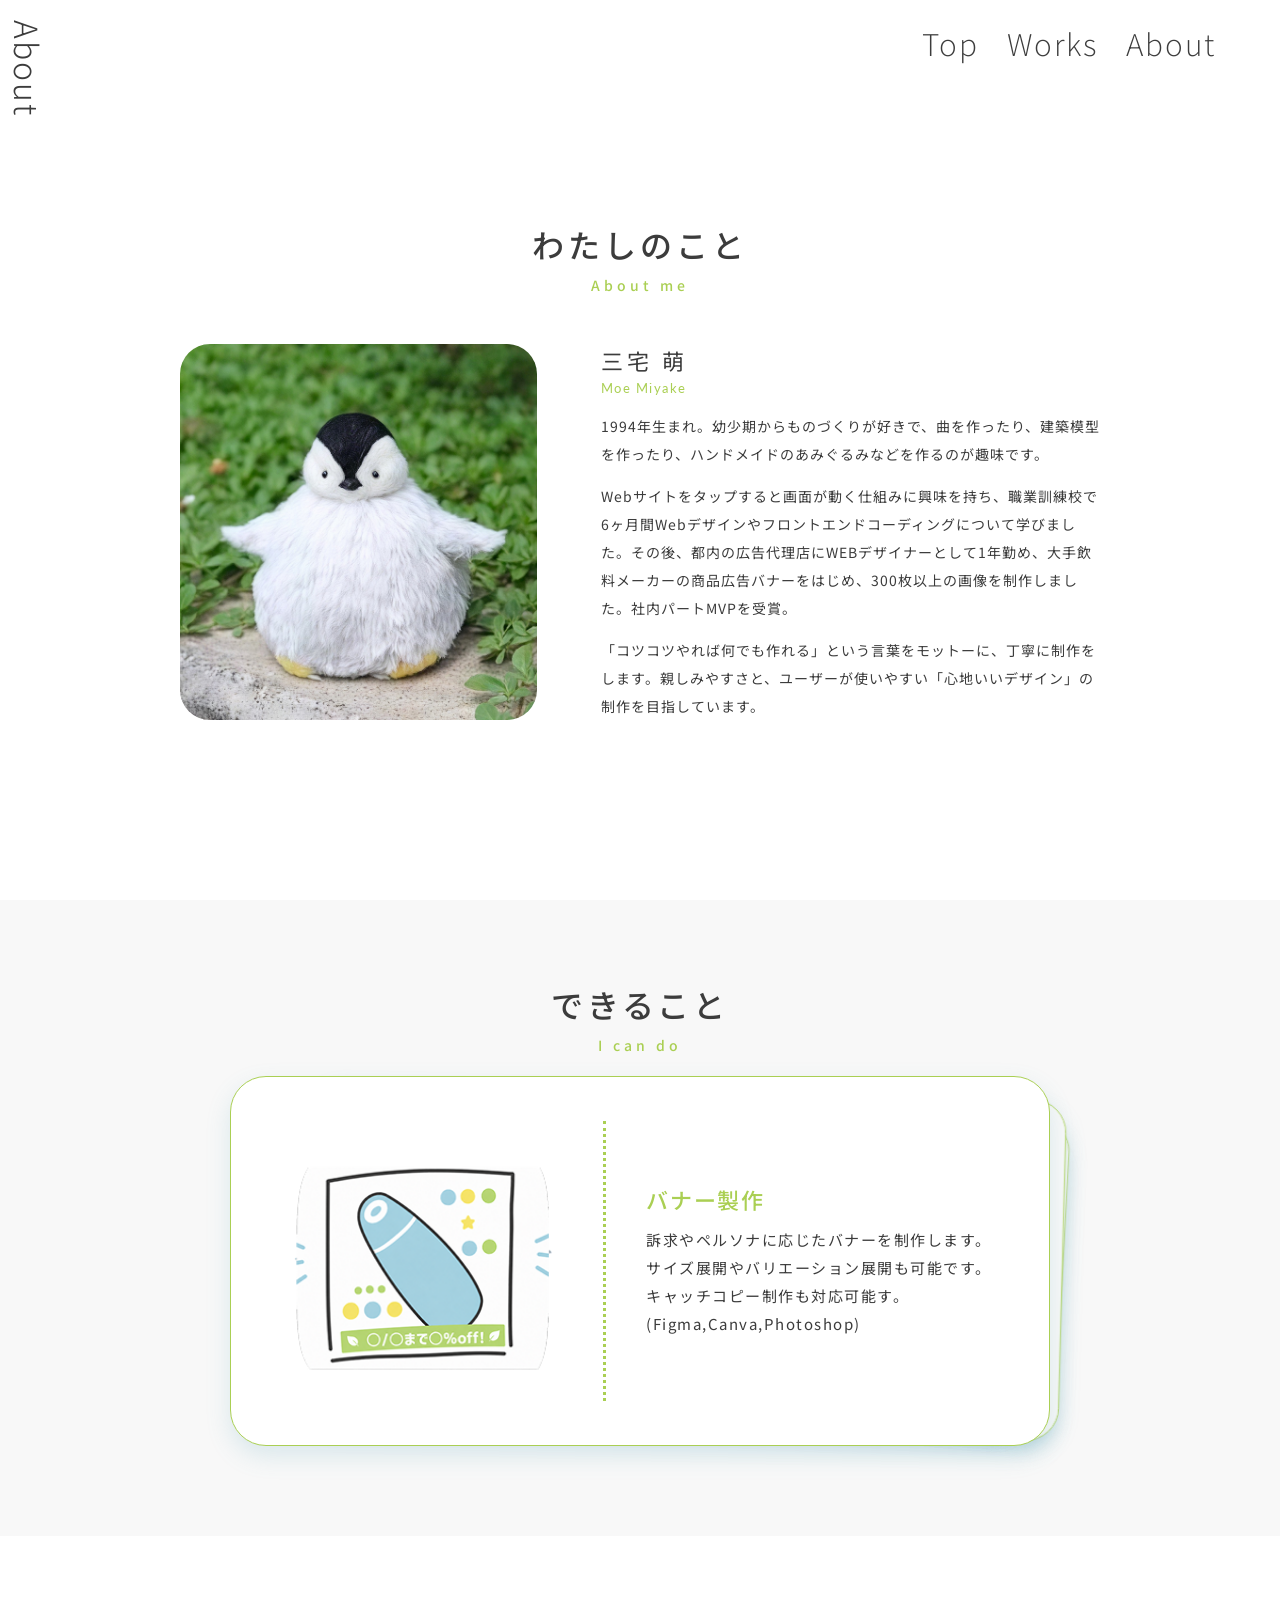
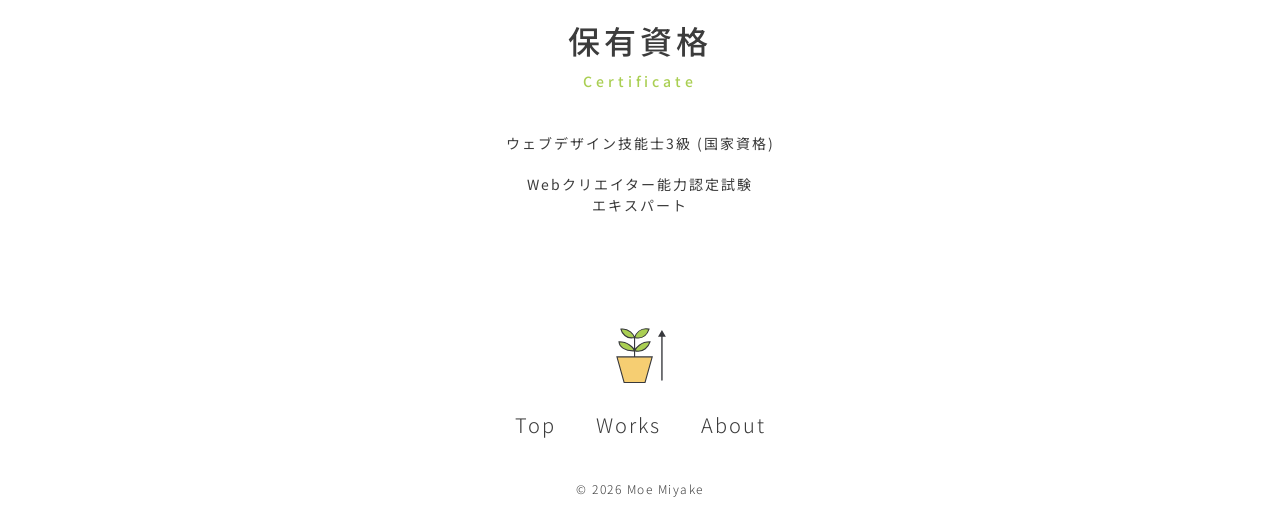
==== commit 0ec6443a: "10/21 About PC版製作中" ====
--- a/portforio_new/about.html
+++ b/portforio_new/about.html
@@ -4,7 +4,7 @@
 <head>
     <meta charset="UTF-8">
     <meta name="viewport" content="width=device-width, initial-scale=1.0">
-    <title>Document</title>
+    <title>Moemiyake Portfolio | About</title>
     <link rel="stylesheet" href="css/destyle.css">
     <!-- Swiper CSS -->
     <link rel="stylesheet" href="https://cdn.jsdelivr.net/npm/swiper@10/swiper-bundle.min.css" />
@@ -85,13 +85,12 @@
                 <p>1994年生まれ。幼少期からものづくりが好きで、曲を作ったり、建築模型を作ったり、ハンドメイドのあみぐるみなどを作るのが趣味です。</p>
 
                 <p>
-                    Webサイトをタップすると画面が動く仕組みを知りたいと思い、職業訓練校で6ヶ月間Webデザインやフロントエンドコーディングについて学びました。<br>
-                    その後、都内の広告代理店にWEBデザイナーとして1年勤め、大手飲料メーカーの商品広告バナーをはじめ、300枚以上の画像を制作しました。社内パートMVPを受賞。
+                    Webサイトをタップすると画面が動く仕組みに興味を持ち、職業訓練校で6ヶ月間Webデザインやフロントエンドコーディングについて学びました。その後、都内の広告代理店にWEBデザイナーとして1年勤め、大手飲料メーカーの商品広告バナーをはじめ、300枚以上の画像を制作しました。社内パートMVPを受賞。
                 </p>
 
                 <p>「コツコツやれば何でも作れる」という言葉をモットーに、丁寧に制作をします。親しみやすさと、ユーザーが使いやすい「心地いいデザイン」の制作を目指しています。</p>
 
-                <p>特技は、料理と小さな子供と仲良くなること。</p>
+                <!-- <p>特技は、料理と小さな子供と仲良くなること。</p> -->
             </div>
         </div>
     </section>
--- a/portforio_new/css/style.css
+++ b/portforio_new/css/style.css
@@ -1006,8 +1006,12 @@
     background-color: var(--color-white);
 }
 
+/* ===== swiper2 / skill(できること) ===== */
+
+/* SP: 画面幅の80%。大きくなりすぎないよう上限をつける */
 .swiper2 {
     width: 80vw;
+    max-width: 360px;
     height: fit-content;
 }
 
@@ -1021,42 +1025,75 @@
     align-items: center;
 }
 
+/* 後ろのカードが傾いて見える分、上下に余白を足す(.about section より強く) */
+.about .skill {
+    padding: 50px 0 90px;
+}
+
+/* カード本体。縁取りをもえぎ色にして、重なったときに後ろのカードも見分けられるようにする */
 .skill__card {
-    background-color: #fff;
-    border-radius: 50px;
-    box-shadow: 3px 3px 10px rgba(0, 0, 0, 0.1);
+    background-color: var(--color-white);
+    border: 1px solid var(--color-moegi);
+    border-radius: 36px;
+    box-shadow: 0 10px 24px rgba(var(--color-blue), 0.18);
     width: 100%;
     height: 100%;
     display: flex;
-
-    padding: 30px 25px;
     flex-direction: column;
     align-items: center;
     gap: 20px;
-    align-self: stretch;
-}
-
-.skill__img {
-    width: 100%;
+    padding: 32px 26px 36px;
+}
+
+/* 後ろに重なるカードは、淡いグレーにする。
+   色は専用の層(::before)で重ねて、その透明度だけをアニメーションさせる。
+   --skill-speed は script.js の speed(700ms)に合わせること */
+.skill__card {
+    --skill-speed: 0.7s;
+    position: relative;
+    /* ::before(色の層)の基準にする */
+    isolation: isolate;
+}
+
+.skill__card::before {
+    content: "";
+    position: absolute;
+    inset: 0;
+    z-index: -1;
+    border-radius: inherit;
+    /* グレーは0.5% */
+    background-color: var(--color-gray);
+    opacity: 1;
+    pointer-events: none;
+    transition: opacity var(--skill-speed) ease;
+}
+
+/* 手前に来たら層を透明にして、白に戻す */
+.skill__card.swiper-slide-active::before {
+    opacity: 0;
+}
+
+/* 「動きを減らす」設定の人は、色もすぐに切り替える */
+@media (prefers-reduced-motion: reduce) {
+    .skill__card::before {
+        transition: none;
+    }
+}
+
+/* 画像は切り取らず、全体を見せる(.swiper-slide img の object-fit: cover を打ち消す) */
+.skill__card .skill__img {
+    width: 100%;
+    max-width: 240px;
     height: auto;
-    display: flex;
-    justify-content: center;
-    align-items: center;
-
-    img {
-        width: 100%;
-        height: 100%;
-        object-fit: contain;
-    }
-}
-
-.skill__card img {
-    aspect-ratio: 1/1;
+    aspect-ratio: 1 / 1;
+    object-fit: contain;
+    flex-shrink: 0;
 }
 
 .skill__line {
     width: 100%;
-    border-bottom: 5px dotted var(--color-moegi);
+    flex-shrink: 0;
+    border-bottom: 3px dotted var(--color-moegi);
 }
 
 .skill__text {
@@ -1069,25 +1106,78 @@
     h4 {
         color: var(--color-moegi);
         text-align: center;
-        /* font-family: "Albert Sans"; */
         font-size: 20px;
-        /* font-style: normal; */
         font-weight: 500;
         line-height: 27px;
-        /* 135% */
         letter-spacing: 1.8px;
     }
 
     p {
-        /* color: var(--, #3C3C3C); */
         text-align: center;
-        /* font-family: "Zen Kaku Gothic New"; */
         font-size: 14px;
-        /* font-style: normal; */
         font-weight: 400;
         line-height: 25px;
-        /* 178.571% */
         letter-spacing: 1.5px;
+    }
+}
+
+/* タブレット: 少しだけ大きく */
+@media screen and (min-width: 768px) {
+    .swiper2 {
+        max-width: 440px;
+    }
+
+    .skill__card {
+        padding: 40px 36px 44px;
+    }
+}
+
+/* PC: 横並びのカード(左に絵、右に文章) */
+@media screen and (min-width: 1024px) {
+    .swiper2 {
+        max-width: 820px;
+    }
+
+    .skill__card {
+        flex-direction: row;
+        align-items: center;
+        gap: 40px;
+        padding: 44px 52px;
+    }
+
+    .skill__card .skill__img {
+        width: 280px;
+        max-width: none;
+    }
+
+    /* 区切り線は縦ドット線 */
+    .skill__line {
+        width: 0;
+        align-self: stretch;
+        border-bottom: none;
+        border-left: 3px dotted var(--color-moegi);
+    }
+
+    .skill__text {
+        flex: 1;
+        align-self: center;
+        align-items: flex-start;
+        gap: 12px;
+
+        h4,
+        p {
+            text-align: left;
+        }
+
+        h4 {
+            font-size: 22px;
+            line-height: 30px;
+        }
+
+        p {
+            font-size: 15px;
+            line-height: 28px;
+        }
     }
 }
 
@@ -1125,6 +1215,96 @@
         font-weight: 500;
         letter-spacing: 3.9px;
         margin-top: 0.5em;
+    }
+}
+
+/* ===== .about__me(わたしのこと) PC ===== */
+/* トップページ用の .about__box / .about__img などのPC指定(2カラムのgrid)が
+   aboutページにも効いてしまうため、.about__me の中だけで上書きする */
+@media screen and (min-width: 1024px) {
+
+    /* 画面に収まらないときは伸ばす(100vhに固定すると上が切れる) */
+    .about .about__me {
+        width: min(88%, 920px);
+        height: auto;
+        min-height: 100vh;
+        margin: 0 auto;
+        padding: 120px 0 80px;
+
+        display: grid;
+        grid-template-columns: minmax(0, 5fr) minmax(0, 7fr);
+        column-gap: 64px;
+        align-content: center;
+        align-items: stretch;
+    }
+
+    /* タイトルは2カラムをまたいで中央に */
+    .about__me .about__title {
+        grid-column: 1 / -1;
+        margin: 0 0 48px;
+    }
+
+    /* 左: 写真(トップページ用の grid-area を上書きして、2行目の1列目に置く) */
+    .about__me .about__img {
+        grid-area: 2 / 1;
+        width: 100%;
+        align-self: stretch;
+        display: flex;
+    }
+
+    .about__me .about__img img {
+        width: 100%;
+        max-width: none;
+        height: 100%;
+        min-height: 0;
+        object-fit: cover;
+        /* 右の列と同じ高さに合わせ、左右を切り取る */
+        border-radius: 30px;
+    }
+
+    /* 右: 名前と本文(トップページ用のgrid指定を解除して左揃えにする。2行目の2列目) */
+    .about__me .about__box {
+        grid-area: 2 / 2;
+        align-self: center;
+        display: flex;
+        flex-direction: column;
+        align-items: flex-start;
+        gap: 14px;
+        width: 100%;
+        max-width: none;
+        margin: 0;
+        padding: 0;
+    }
+
+    .about__me .about__name {
+        grid-area: auto;
+        align-self: auto;
+        align-items: flex-start;
+        gap: 2px;
+        padding: 0;
+        margin: 0;
+    }
+
+    .about__me .about__name--ja {
+        font-size: 22px;
+        letter-spacing: 4px;
+    }
+
+    .about__me .about__name--en {
+        font-size: 13px;
+    }
+
+    .about__me .about__text {
+        grid-area: auto;
+        align-items: flex-start;
+        gap: 14px;
+        padding: 0;
+    }
+
+    .about__me .about__text p {
+        font-size: 14px;
+        line-height: 28px;
+        letter-spacing: 1px;
     }
 }
 
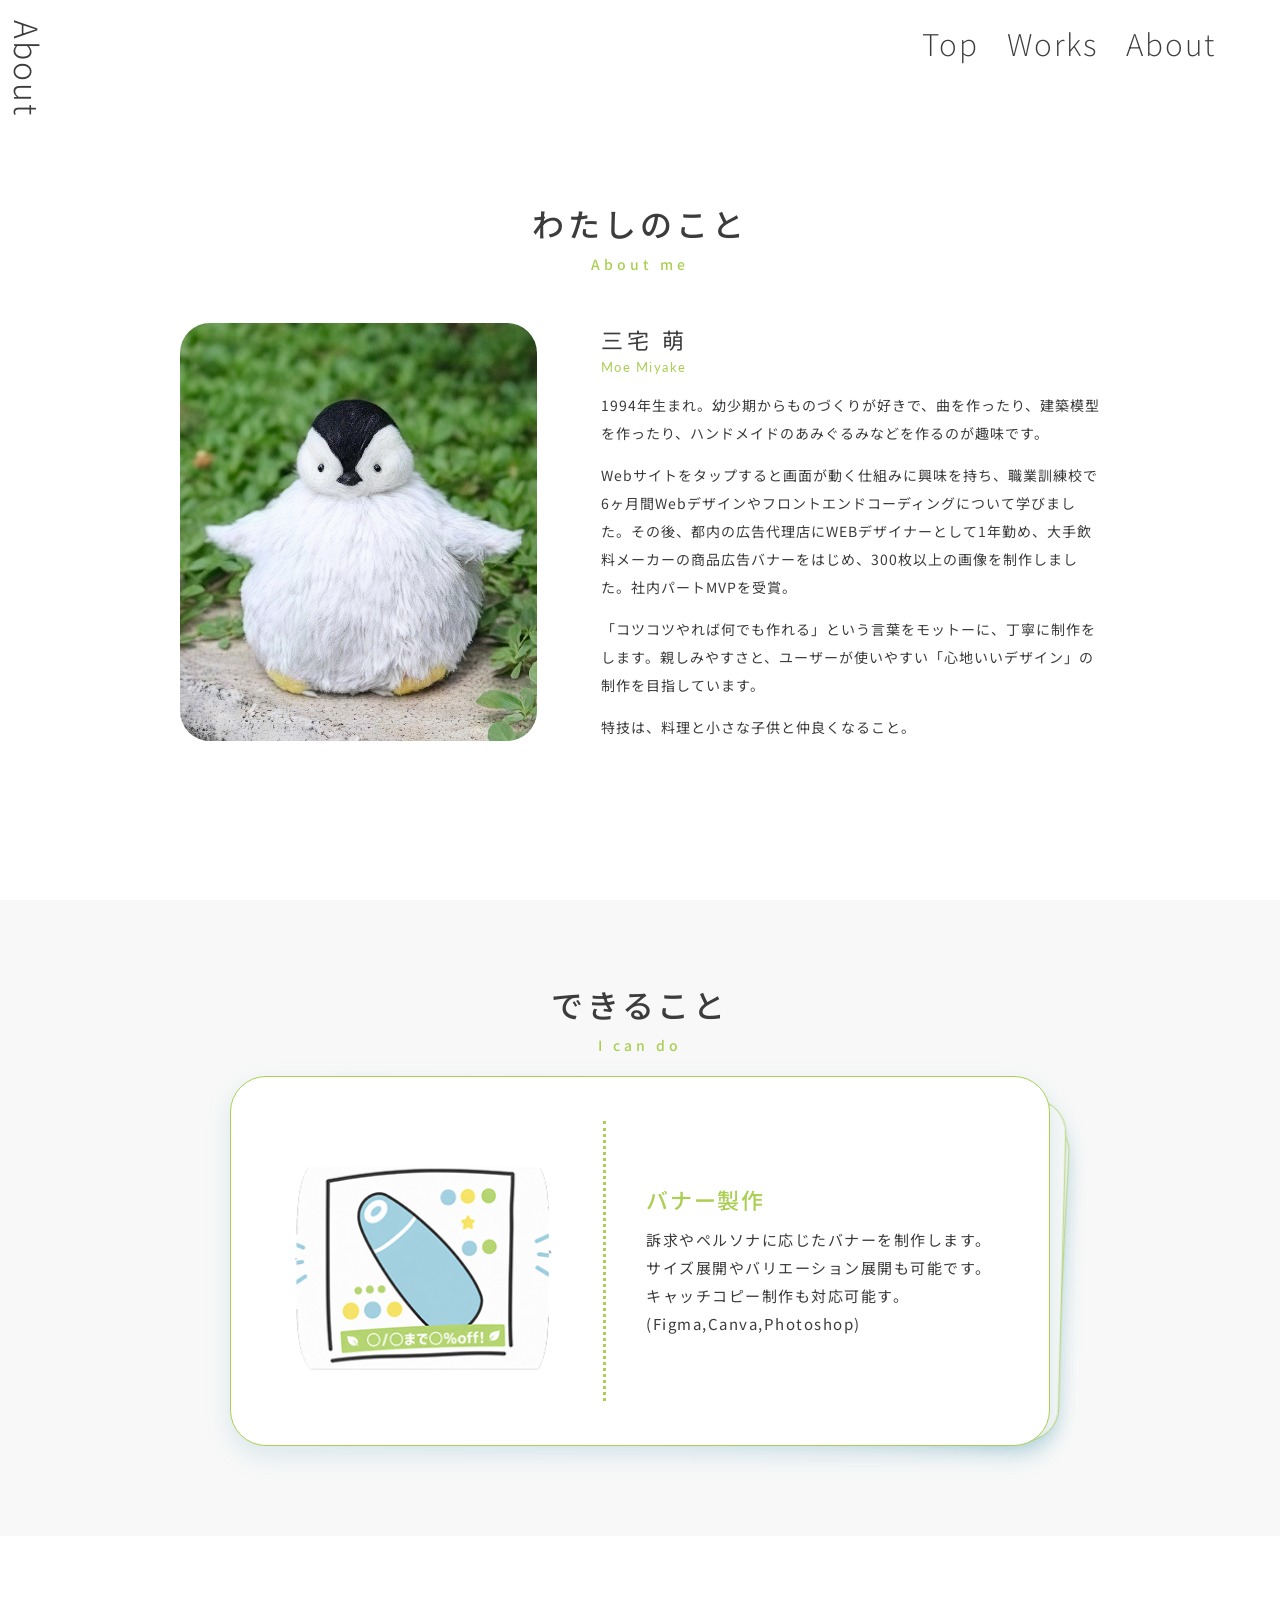
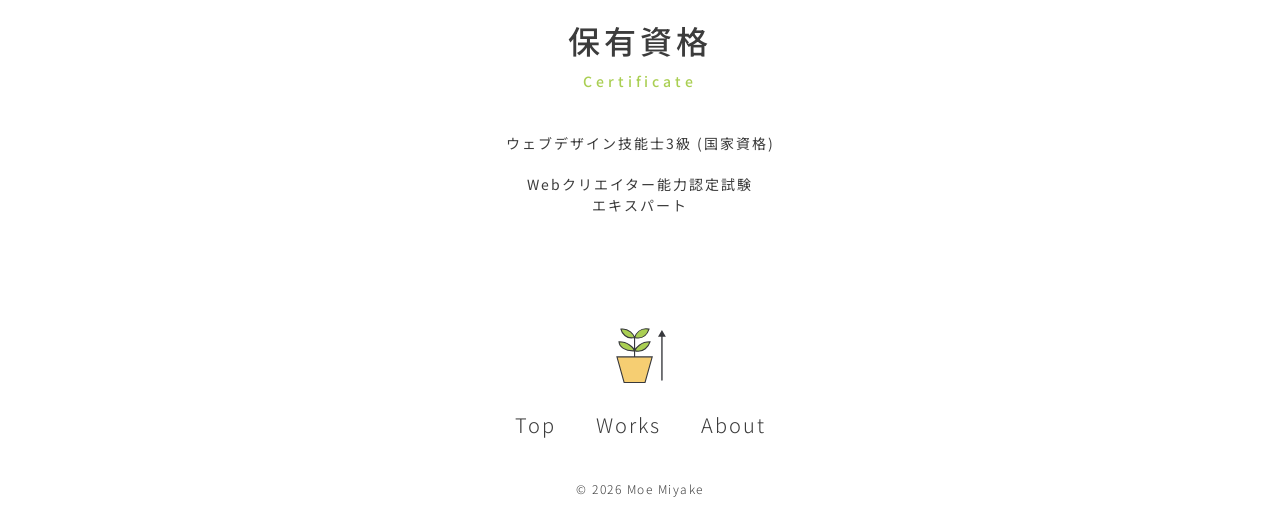
==== commit 92142532: "10/21 Topレスポンシブ編集中" ====
--- a/portforio_new/about.html
+++ b/portforio_new/about.html
@@ -90,7 +90,7 @@
 
                 <p>「コツコツやれば何でも作れる」という言葉をモットーに、丁寧に制作をします。親しみやすさと、ユーザーが使いやすい「心地いいデザイン」の制作を目指しています。</p>
 
-                <!-- <p>特技は、料理と小さな子供と仲良くなること。</p> -->
+                <p>特技は、料理と小さな子供と仲良くなること。</p>
             </div>
         </div>
     </section>
--- a/portforio_new/css/style.css
+++ b/portforio_new/css/style.css
@@ -566,6 +566,20 @@
     padding: 8px 0;
 }
 
+.top__works .mySwiper .swiper-slide-shadow-left,
+.top__works .mySwiper .swiper-slide-shadow-right {
+    height: auto;
+    aspect-ratio: 4 / 5;
+}
+
+.top__works .mySwiper .swiper-slide-shadow-left {
+    background-image: linear-gradient(to left, rgba(0, 0, 0, 0.3), rgba(0, 0, 0, 0));
+}
+
+.top__works .mySwiper .swiper-slide-shadow-right {
+    background-image: linear-gradient(to right, rgba(0, 0, 0, 0.3), rgba(0, 0, 0, 0));
+}
+
 .top__works__title {
     /* font-family: "Lato", sans-serif; */
     font-size: 18px;
@@ -591,6 +605,11 @@
 
 /* タブレット用 */
 @media screen and (min-width: 768px) {
+
+    .top__works .mySwiper {
+        width: 100%;
+    }
+
     .works h2 {
         padding: 0 60px;
     }
@@ -601,7 +620,50 @@
 }
 
 /* PC用 */
-@media screen and (min-width: 1025px) {}
+@media screen and (min-width: 1025px) {
+    .top__works .mySwiper {
+        max-width: none;
+    }
+
+    .top__works .mySwiper .top__works__image {
+        position: relative;
+        display: flex;
+        width: 100%;
+        height: 60vh;
+        justify-content: center;
+        align-items: center;
+        overflow: hidden;
+        isolation: isolate;
+    }
+
+    .top__works .mySwiper .top__works__image::before {
+        content: "";
+        position: absolute;
+        inset: -100px;
+        z-index: 0;
+        background-image: var(--works-slide-image);
+        background-position: center;
+        background-size: cover;
+        filter: blur(100px);
+        opacity: 0.6;
+    }
+
+    .top__works .mySwiper .top__works__image img {
+        position: relative;
+        z-index: 1;
+        width: 100%;
+        height: 100%;
+        max-height: 60vh;
+        aspect-ratio: auto;
+        object-fit: contain;
+    }
+
+    .top__works .mySwiper .swiper-slide-shadow-left,
+    .top__works .mySwiper .swiper-slide-shadow-right {
+        height: 60vh;
+        aspect-ratio: auto;
+    }
+}
 
 
 
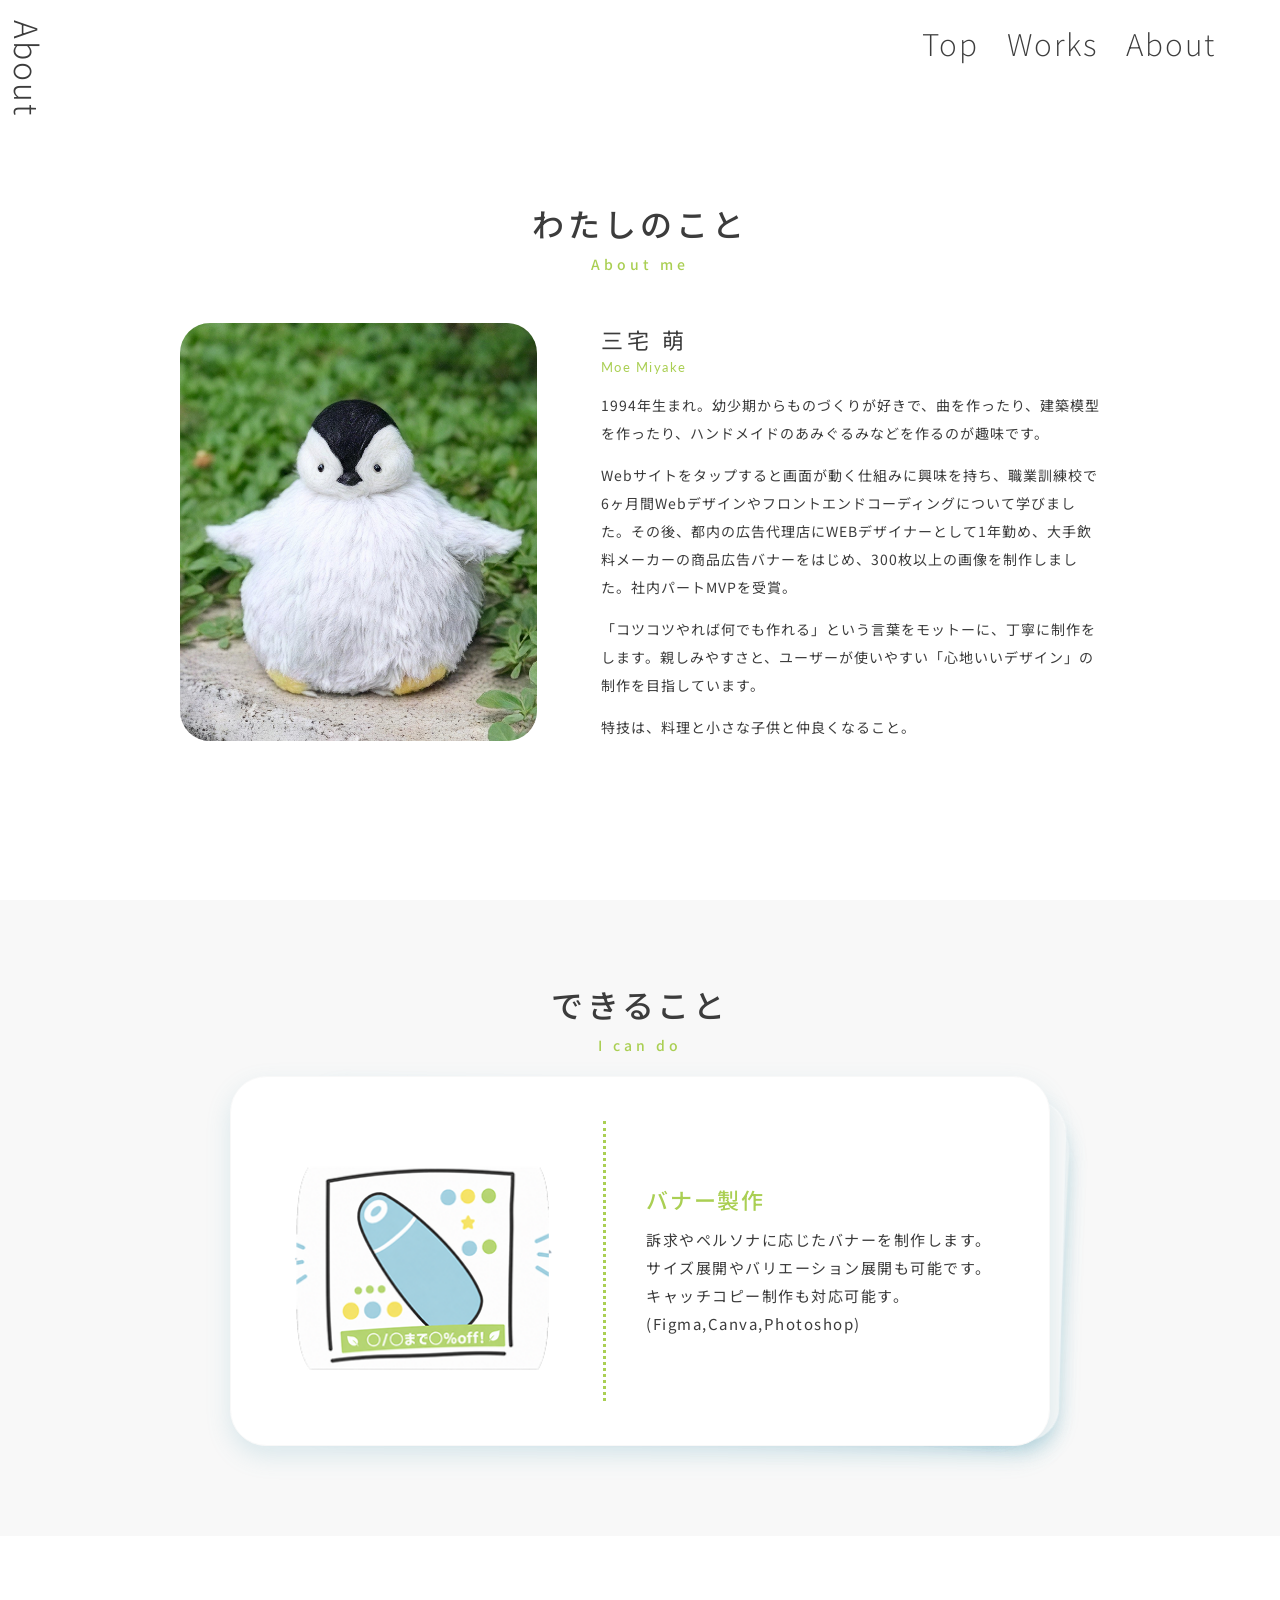
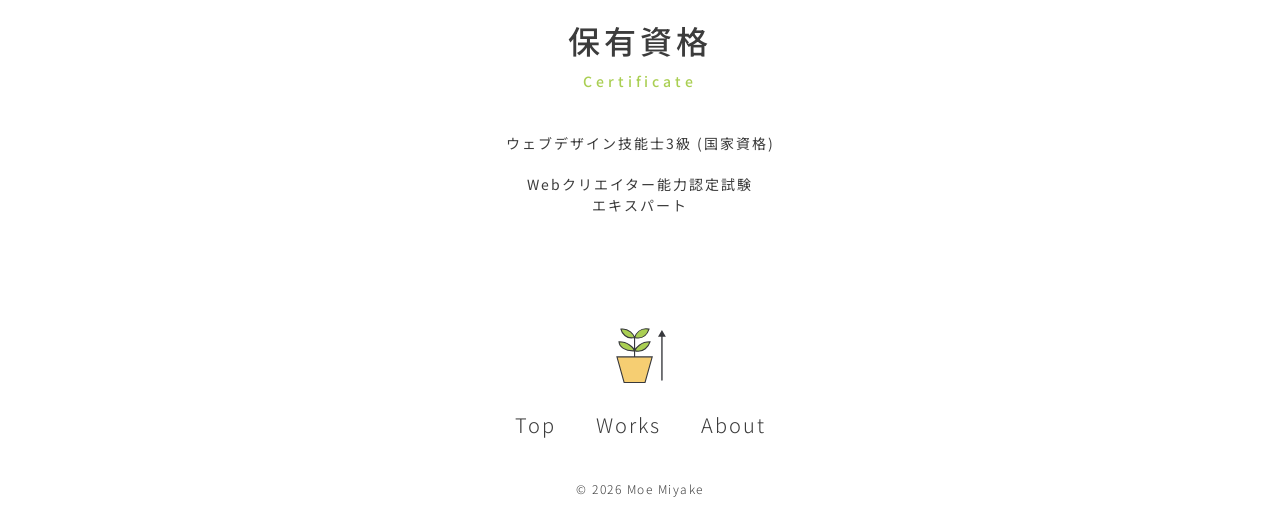
==== commit a886748d: "10/22 全コード 記載ミス修正" ====
--- a/portforio_new/about.html
+++ b/portforio_new/about.html
@@ -38,7 +38,7 @@
     <header>
         <!-- SP -->
         <!-- ハンバーガー -->
-        <button class="header__humberger header__humberger--sp" type="button">
+        <button class="header__hamburger header__hamburger--sp" type="button" aria-label="メニュー" aria-expanded="false">
             <span></span>
             <!-- <span></span> -->
         </button>
@@ -135,8 +135,8 @@
                     <div class="skill__text">
                         <h4>
                             サイトデザイン<br>
-                        フロントエンドコーディング
-                    </h4>
+                            フロントエンドコーディング
+                        </h4>
                         <p>
                             ウェブサイトのデザインから、HTML / CSS / JavaScript を用いた実装までワンストップで対応可能です。WordPress化も出来ます。
                         </p>
@@ -180,25 +180,26 @@
                             (AI活用)
                         </h4>
                         <p>
-                            社内向けWebアプリ「コードジェネレーター」を開発。複雑なコードを書けないスタッフの業務支援や、UI設計から開発まで対応できます。<br>(Claude,Google Apps Script)
+                            社内向けWebアプリ「コードジェネレーター」を開発。複雑なコードを書けないスタッフの業務支援や、UI設計から開発まで対応できます。<br>(Claude,Google Apps
+                            Script)
                         </p>
                     </div>
                 </div>
 
                 <!-- slide 7 -->
-                                <div class="swiper-slide skill__card">
-                                    <img src="img/about/skill_7_lecture&manual.png" alt="レクチャー・マニュアル製作" class="skill__img">
-                                    <span class="skill__line"></span>
-                                    <div class="skill__text">
-                                        <h4>
-                                            レクチャー<br>
-                                            マニュアル製作
-                                        </h4>
-                                        <p>
-                                            レギュレーション用データベースの作成や、業務のマニュアル化も可能。レクチャー(業務とデザイン)も対応可能です。
-                                        </p>
-                                    </div>
-                                </div>
+                <div class="swiper-slide skill__card">
+                    <img src="img/about/skill_7_lecture&manual.png" alt="レクチャー・マニュアル製作" class="skill__img">
+                    <span class="skill__line"></span>
+                    <div class="skill__text">
+                        <h4>
+                            レクチャー<br>
+                            マニュアル製作
+                        </h4>
+                        <p>
+                            レギュレーション用データベースの作成や、業務のマニュアル化も可能。レクチャー(業務とデザイン)も対応可能です。
+                        </p>
+                    </div>
+                </div>
 
             </div>
         </div>
@@ -215,7 +216,7 @@
         <ul>
             <li>ウェブデザイン技能士3級 (国家資格)</li>
             <li>Webクリエイター能力認定試験<br>
-            エキスパート</li>
+                エキスパート</li>
         </ul>
     </section>
 
@@ -225,8 +226,8 @@
             <!-- 植木鉢(ページ先頭に戻る) -->
             <a class="footer__pageTop" href="#">
                 <img class="footer__pageTop--plant" src="img/footer__pageTop--plant.svg" alt="ページ先頭に戻る">
-                <img class="footer__pageTop-arrow" src="img/footer__pageTop-arrow.svg" alt="ページ先頭に戻る">
-    
+                <img class="footer__pageTop-arrow" src="img/footer__pageTop-arrow.svg" alt="" aria-hidden="true">
+
             </a>
             <!-- ナビゲーション -->
             <div class="footer__list">
--- a/portforio_new/css/style.css
+++ b/portforio_new/css/style.css
@@ -1,3 +1,61 @@
+/* ==========================================================================
+   Moe Miyake Portfolio - style.css
+
+   目次
+   00. Tokens(変数)
+   01. Base(全体の初期設定)
+   02. Swiper 共通の上書き        ※ 03以降の Swiper 系スタイルより前に置くこと
+   03. Layout: Header
+   04. Layout: Footer
+   05. Components(縦書きタイトル / Moreボタン / プロフィール共通)
+   06. Page: Top
+   07. Page: Works(一覧)
+   08. Page: About
+   09. Page: Works Item(各制作物)
+   10. Component: Exhibition(制作実績スライダー)
+   99. 削除候補(コメントアウト中)
+
+   ブレークポイント(モバイルファースト)
+   SP: ~767px / TB: 768px~ / PC: 1024px~
+   ※ 06(FV, Works スライダー)だけ 1025px~ が混在 → 99番の下にメモあり
+   ========================================================================== */
+
+
+/* ==========================================================================
+   00. Tokens
+   ========================================================================== */
+
+:root {
+    /* 文字色 */
+    --color-text: #3c3c3c;
+    --color-text-g: #B3B3B3;
+    --color-text-b: #84B5C5;
+
+    /* 背景・面 */
+    --color-white: #fff;
+    --color-gray: #F8F8F8;
+    --color-moegi: #AACF53;
+    --color-moegi-dark: #8ab535;
+
+    /* RGB値(rgba(var(--xxx-rgb), 0.5) の形で使う) */
+    --color-blue-rgb: 85, 159, 183;
+    --color-skyblue-rgb: 132, 181, 197;
+
+    /* 線・枠 */
+    --color-border: #777;
+    --color-border-light: #e5e5e5;
+    --color-border-dark: #5c5c5c;
+    --color-frame-side: #bababa;
+
+    /* フォント */
+    --font-en: "Lato", sans-serif;
+}
+
+
+/* ==========================================================================
+   01. Base
+   ========================================================================== */
+
 * {
     margin: 0;
     padding: 0;
@@ -13,6 +71,12 @@
     scroll-behavior: smooth;
 }
 
+html,
+body {
+    position: relative;
+    height: 100%;
+}
+
 body {
     overflow-x: hidden;
     display: flex;
@@ -37,22 +101,60 @@
     width: 100%;
 }
 
-:root {
-    --color-text: #3c3c3c;
-    --color-text-g: #B3B3B3;
-    --color-text-b: #84B5C5;
-    --color-gray: #F8F8F8;
-    --color-moegi: #AACF53;
-    --color-blue: 85, 159, 183;
-    --color-skyblue: 132, 181, 197;
-    /* RGB値 */
-    --color-white: #fff;
-}
-
-/* SP Fixメニュー */
-
-/* ハンバーガーボタン (open) */
-.header__humberger {
+/* 見出し(各ページの縦書きタイトルは 05 で上書き) */
+h2 {
+    font-family: var(--font-en);
+    font-weight: 300;
+    font-size: 48px;
+    letter-spacing: 1.5px;
+    padding: 0 30px;
+    width: 100%;
+}
+
+
+/* ==========================================================================
+   02. Swiper 共通の上書き
+   Swiper本体のクラスをグローバルに書き換えている。
+   skill(.swiper2)や exhibition(.mySwiper3)は、このあと個別に打ち消している。
+   ========================================================================== */
+
+.swiper {
+    width: 100%;
+    padding-top: 30px;
+    padding-bottom: 30px;
+}
+
+.swiper-slide {
+    background-position: center;
+    background-size: cover;
+    width: 100%;
+    height: auto;
+}
+
+.swiper-slide img {
+    display: block;
+    width: 100%;
+    object-fit: cover;
+    aspect-ratio: 4 / 5;
+}
+
+/* ページネーションの点 */
+.swiper-pagination-bullet {
+    background-color: var(--color-moegi);
+}
+
+.swiper-pagination-bullet-active {
+    background-color: var(--color-moegi-dark);
+}
+
+
+/* ==========================================================================
+   03. Layout: Header
+   SP: ハンバーガー + 右から出るカーテン / PC(1024px~): 右上に横並びナビ
+   ========================================================================== */
+
+/* ----- ハンバーガーボタン ----- */
+.header__hamburger {
     position: fixed;
     z-index: 10;
     cursor: pointer;
@@ -64,7 +166,7 @@
     right: 20px;
 }
 
-
+/* 2本線 */
 header span {
     &::before {
         width: 100%;
@@ -87,9 +189,7 @@
     }
 }
 
-
-
-/* ボタンを押したらバツになる */
+/* 開いたらバツになる */
 header.is-open span {
     &::before {
         transform: translateY(7px) rotate(135deg);
@@ -102,20 +202,7 @@
     }
 }
 
-
-/* ハンバーガーボタン (close) */
-header.is-open span:nth-child(1) {
-    transform: rotate(-45deg);
-    top: 6px;
-}
-
-header.is-open span:nth-child(2) {
-    transform: rotate(45deg);
-    bottom: 6px;
-}
-
-
-/* ハンバーガーメニュー */
+/* ----- メニュー共通 ----- */
 .header__list ul li a {
     font-size: 30px;
 }
@@ -124,21 +211,29 @@
     display: none;
 }
 
-/* カーテン */
+/* ----- SP: カーテン ----- */
 .header__list--sp {
     position: fixed;
     top: -5vh;
     right: -10px;
     width: 80%;
     height: 110vh;
-    background-color: rgba(var(--color-skyblue), 0.95);
+    z-index: 7;
+
+    display: flex;
+    flex-direction: column;
+    justify-content: center;
+    align-items: center;
+
+    background-color: rgba(var(--color-skyblue-rgb), 0.95);
     backdrop-filter: blur(5px);
     box-shadow: 0 0 5px rgba(0, 0, 0, 0.3);
-    z-index: 7;
+
     transform: translateX(110%);
     transition: transform 0.6s ease-in-out;
 }
 
+/* カーテンの左側の帯 */
 .header__list--sp::after {
     content: "";
     position: absolute;
@@ -146,18 +241,15 @@
     right: -5px;
     width: 128px;
     height: 110vh;
-    background-color: rgba(var(--color-blue), 0.3);
+    background-color: rgba(var(--color-blue-rgb), 0.3);
     backdrop-filter: blur(5px);
     filter: blur(1.5px);
     z-index: -1;
 }
 
+/* 開いた状態 + アニメーション */
 header.is-open .header__list--sp {
     transform: translateX(0);
-}
-
-/* カーテン アニメーション START */
-header.is-open .header__list--sp {
     animation:
         header__list1--keyframes1 3.5s linear,
         header__list1--keyframes2 3.5s linear;
@@ -170,149 +262,6 @@
         header__list2--keyframes3 3.5s linear;
 }
 
-
-/* アニメーションのキーフレーム */
-@keyframes header__list1--keyframes1 {
-    0% {
-        animation-timing-function: ease-out;
-        opacity: 0;
-    }
-
-    5.714% {
-        opacity: 1;
-    }
-
-    100% {
-        opacity: 1;
-    }
-}
-
-@keyframes header__list1--keyframes2 {
-    0% {
-        animation-timing-function: cubic-bezier(0.22, 0.68, 0.36, 1);
-        transform: translate(340px, -12px);
-    }
-
-    27.143% {
-        animation-timing-function: cubic-bezier(0.34, 0.8, 0.64, 1);
-        transform: translate(-10px, 5px);
-    }
-
-    44.286% {
-        animation-timing-function: ease;
-        transform: translate(6px, 2px);
-    }
-
-    60% {
-        animation-timing-function: cubic-bezier(0.4, 0, 0.2, 1);
-        transform: translate(-2px, -0.8px);
-    }
-
-    75.714% {
-        transform: translate(0px, 0px);
-    }
-
-    100% {
-        transform: translate(0px, 0px);
-    }
-}
-
-
-/* 追加のアニメーション */
-@keyframes header__list2--keyframes1 {
-    0% {
-        animation-timing-function: ease-out;
-        opacity: 0;
-    }
-
-    8.571% {
-        opacity: 1;
-    }
-
-    100% {
-        opacity: 1;
-    }
-}
-
-@keyframes header__list2--keyframes2 {
-    0% {
-        width: 128px;
-    }
-
-    4% {
-        animation-timing-function: cubic-bezier(0.22, 0.68, 0.36, 1);
-        width: 128px;
-    }
-
-    17.143% {
-        animation-timing-function: ease;
-        width: 120px;
-    }
-
-    32.857% {
-        animation-timing-function: cubic-bezier(0.34, 0.8, 0.64, 1);
-        width: 136px;
-    }
-
-    52.857% {
-        animation-timing-function: cubic-bezier(0.4, 0, 0.2, 1);
-        width: 124px;
-    }
-
-    74.286% {
-        width: 128px;
-    }
-
-    100% {
-        width: 128px;
-    }
-}
-
-@keyframes header__list2--keyframes3 {
-    0% {
-        translate: 320px -8px;
-    }
-
-    4% {
-        animation-timing-function: cubic-bezier(0.22, 0.68, 0.36, 1);
-        translate: 320px -8px;
-    }
-
-    30% {
-        animation-timing-function: cubic-bezier(0.34, 0.8, 0.64, 1);
-        translate: -8px 4px;
-    }
-
-    47.143% {
-        animation-timing-function: ease;
-        translate: 5px 1.5px;
-    }
-
-    62.857% {
-        animation-timing-function: cubic-bezier(0.4, 0, 0.2, 1);
-        translate: -1.5px -0.5px;
-    }
-
-    78.571% {
-        translate: 0px 0px;
-    }
-
-    100% {
-        translate: 0px 0px;
-    }
-}
-
-/* カーテン アニメーション END */
-
-
-.header__list--sp {
-    display: flex;
-    flex-direction: column;
-    justify-content: center;
-    align-items: center;
-    /* height: 100vh; */
-}
-
 .header__list--sp ul {
     display: flex;
     flex-direction: column;
@@ -320,7 +269,7 @@
     align-items: center;
     font-size: 2rem;
     gap: 1.5rem;
-    font-family: "Lato", sans-serif;
+    font-family: var(--font-en);
     font-weight: 200;
     letter-spacing: 3px;
 
@@ -335,24 +284,20 @@
     left: 50%;
     transform: translateX(-50%);
     font-size: 1.5rem;
-    font-family: "Lato", sans-serif;
+    font-family: var(--font-en);
     font-weight: 200;
     color: var(--color-white);
 }
 
-/* TB */
-@media screen and (min-width: 768px) {}
-
-/* PC */
+/* ----- PC ----- */
 @media screen and (min-width: 1024px) {
 
     .header__list--sp,
-    .header__humberger--sp {
+    .header__hamburger--sp {
         display: none;
     }
 
     .header__list--pc {
-        /* display: block; */
         display: flex;
 
         ul {
@@ -366,16 +311,396 @@
             padding-top: 1.5rem;
             font-size: 1.5rem;
             gap: 2rem;
-            font-family: "Lato", sans-serif;
+            font-family: var(--font-en);
             font-weight: 200;
             letter-spacing: 3px;
         }
     }
 }
 
-
-
-/* FV */
+/* ----- カーテン アニメーション(keyframes) ----- */
+
+/* カーテン本体: 透明度 */
+@keyframes header__list1--keyframes1 {
+    0% {
+        animation-timing-function: ease-out;
+        opacity: 0;
+    }
+
+    5.714% {
+        opacity: 1;
+    }
+
+    100% {
+        opacity: 1;
+    }
+}
+
+/* カーテン本体: 右からスライドして揺れて止まる */
+@keyframes header__list1--keyframes2 {
+    0% {
+        animation-timing-function: cubic-bezier(0.22, 0.68, 0.36, 1);
+        transform: translate(340px, -12px);
+    }
+
+    27.143% {
+        animation-timing-function: cubic-bezier(0.34, 0.8, 0.64, 1);
+        transform: translate(-10px, 5px);
+    }
+
+    44.286% {
+        animation-timing-function: ease;
+        transform: translate(6px, 2px);
+    }
+
+    60% {
+        animation-timing-function: cubic-bezier(0.4, 0, 0.2, 1);
+        transform: translate(-2px, -0.8px);
+    }
+
+    75.714% {
+        transform: translate(0px, 0px);
+    }
+
+    100% {
+        transform: translate(0px, 0px);
+    }
+}
+
+/* 左の帯(::after): 透明度 */
+@keyframes header__list2--keyframes1 {
+    0% {
+        animation-timing-function: ease-out;
+        opacity: 0;
+    }
+
+    8.571% {
+        opacity: 1;
+    }
+
+    100% {
+        opacity: 1;
+    }
+}
+
+/* 左の帯(::after): 幅の揺れ */
+@keyframes header__list2--keyframes2 {
+    0% {
+        width: 128px;
+    }
+
+    4% {
+        animation-timing-function: cubic-bezier(0.22, 0.68, 0.36, 1);
+        width: 128px;
+    }
+
+    17.143% {
+        animation-timing-function: ease;
+        width: 120px;
+    }
+
+    32.857% {
+        animation-timing-function: cubic-bezier(0.34, 0.8, 0.64, 1);
+        width: 136px;
+    }
+
+    52.857% {
+        animation-timing-function: cubic-bezier(0.4, 0, 0.2, 1);
+        width: 124px;
+    }
+
+    74.286% {
+        width: 128px;
+    }
+
+    100% {
+        width: 128px;
+    }
+}
+
+/* 左の帯(::after): 位置の揺れ */
+@keyframes header__list2--keyframes3 {
+    0% {
+        translate: 320px -8px;
+    }
+
+    4% {
+        animation-timing-function: cubic-bezier(0.22, 0.68, 0.36, 1);
+        translate: 320px -8px;
+    }
+
+    30% {
+        animation-timing-function: cubic-bezier(0.34, 0.8, 0.64, 1);
+        translate: -8px 4px;
+    }
+
+    47.143% {
+        animation-timing-function: ease;
+        translate: 5px 1.5px;
+    }
+
+    62.857% {
+        animation-timing-function: cubic-bezier(0.4, 0, 0.2, 1);
+        translate: -1.5px -0.5px;
+    }
+
+    78.571% {
+        translate: 0px 0px;
+    }
+
+    100% {
+        translate: 0px 0px;
+    }
+}
+
+
+/* ==========================================================================
+   04. Layout: Footer
+   ========================================================================== */
+
+.footer {
+    display: flex;
+    flex-direction: column;
+    align-items: center;
+    margin: 60px auto 30px;
+    gap: 40px;
+
+    font-family: var(--font-en);
+    font-weight: 300;
+    letter-spacing: 3px;
+}
+
+.footer__head {
+    display: flex;
+    flex-direction: column;
+    align-items: center;
+    gap: 25px;
+}
+
+/* 植木鉢(ページ先頭に戻る) */
+.footer__pageTop {
+    display: flex;
+    align-items: center;
+    justify-content: center;
+    cursor: pointer;
+    gap: 3px;
+}
+
+.footer__pageTop--plant {
+    width: 40px;
+}
+
+.footer__pageTop-arrow {
+    width: 8px;
+    transition: transform 0.5s ease;
+}
+
+.footer__pageTop:hover .footer__pageTop-arrow {
+    transform: translateY(-5px);
+}
+
+.footer__list ul {
+    display: flex;
+    gap: 40px;
+}
+
+.footer__list li a {
+    font-size: 20px;
+}
+
+.footer__copyright {
+    font-size: 12px;
+    letter-spacing: 1.5px;
+    margin-bottom: 10px;
+}
+
+
+/* ==========================================================================
+   05. Components
+   ========================================================================== */
+
+/* ----- 縦書きタイトル(Works / About / WorksItem 共通) ----- */
+
+.works__fix,
+.about__fix {
+    width: 100%;
+    height: 100vh;
+}
+
+.works h2,
+.about h2,
+.worksItem h2 {
+    position: fixed;
+    top: 20px;
+    left: 20px;
+    font-family: var(--font-en);
+    font-weight: 300;
+    font-size: 32px;
+    letter-spacing: 1px;
+
+    padding: 0;
+    transform: rotate(90deg) translateY(-1em);
+    transform-origin: top left;
+
+    a {
+        font-size: 32px;
+    }
+}
+
+/* ----- Moreボタン(Top / WorksItem 共通) ----- */
+
+.button {
+    cursor: pointer;
+}
+
+.button--more {
+    font-family: var(--font-en);
+    font-size: 24px;
+    font-weight: 300;
+    letter-spacing: 1.5px;
+    cursor: pointer;
+    display: flex;
+    align-items: center;
+    gap: 10px;
+}
+
+.button__arrow {
+    transition: transform 0.5s ease;
+}
+
+.button--more:hover .button__arrow {
+    transform: translateX(5px);
+}
+
+/* Moreボタンを右寄せにする枠(Top) */
+.top__works__more,
+.top__about__more {
+    display: flex;
+    padding: 0 30px;
+    justify-content: flex-end;
+    align-items: center;
+    align-self: stretch;
+}
+
+/* ----- プロフィール(Top / About 共通) -----
+   ※ PCのgrid指定はトップ用。Aboutページ側は 08 の .about__me 内で上書きしている */
+
+.about__box {
+    display: flex;
+    flex-direction: column;
+    align-items: center;
+    gap: 10px;
+    align-self: stretch;
+    padding: 30px;
+}
+
+.about__img {
+    width: 100%;
+    display: flex;
+    justify-content: center;
+    align-items: center;
+    align-self: stretch;
+}
+
+.about__img img {
+    width: 60%;
+    border-radius: 30px;
+    object-fit: cover;
+}
+
+.about__name {
+    display: flex;
+    flex-direction: column;
+    align-items: center;
+    gap: 5px;
+}
+
+.about__name--ja {
+    font-size: 18px;
+    letter-spacing: 3px;
+}
+
+.about__name--en {
+    font-size: 12px;
+    letter-spacing: 1.5px;
+    color: var(--color-moegi);
+    font-family: var(--font-en);
+}
+
+.about__text {
+    padding: 10px 30px 0;
+    display: flex;
+    flex-direction: column;
+    align-items: center;
+    gap: 10px;
+}
+
+.about__text p {
+    font-size: 13px;
+    line-height: 26px;
+    letter-spacing: 0.8px;
+    width: 100%;
+    text-align: left;
+}
+
+/* TB */
+@media screen and (min-width: 768px) {
+    .about__img img {
+        width: 30vw;
+        max-width: 200px;
+    }
+}
+
+/* PC */
+@media screen and (min-width: 1024px) {
+    .about__box {
+        width: 70%;
+        max-width: 1000px;
+        margin: 0 auto;
+
+        display: grid;
+        grid-template-columns: repeat(2, 1fr);
+        grid-template-rows: repeat(2, auto);
+        grid-column-gap: 0px;
+        grid-row-gap: 0px;
+
+        align-items: start;
+    }
+
+    .about__img {
+        grid-area: 1 / 1 / 3 / 2;
+    }
+
+    .about__img img {
+        width: 100%;
+        max-width: 250px;
+        height: auto;
+        border-radius: 10px;
+    }
+
+    .about__name {
+        grid-area: 1 / 2 / 2 / 3;
+        align-self: end;
+        align-items: start;
+        padding: 0 30px;
+        font-size: 24px;
+        margin-bottom: 10px;
+    }
+
+    .about__text {
+        grid-area: 2 / 2 / 3 / 3;
+        font-size: 16px;
+        line-height: 1.6;
+    }
+}
+
+
+/* ==========================================================================
+   06. Page: Top
+   ========================================================================== */
+
+/* ----- FV ----- */
+
 .fv {
     position: relative;
     height: 100vh;
@@ -386,16 +711,20 @@
     background-attachment: fixed;
 }
 
-.fv__name {
+/* 名前の白い帯(絶対配置。位置は padding で決める) */
+.fv__nameBox {
     position: absolute;
     top: 0;
     left: 0;
     padding: 20vw 10vw 5vw 10vw;
     width: 100%;
-    font-size: 2rem;
     text-align: left;
     background-color: var(--color-white);
-
+}
+
+/* 名前(h1) */
+.fv__name {
+    font-size: 2rem;
 }
 
 .fv__box {
@@ -413,7 +742,7 @@
     margin-bottom: -1px;
 }
 
-/* タブレット向け */
+/* TB */
 @media screen and (min-width: 768px) {
     .fv {
         height: 100vh;
@@ -423,15 +752,13 @@
         height: 100vh;
     }
 
-    .fv__name {
+    .fv__nameBox {
         padding: 50px;
     }
 }
 
-
-/* PC向け */
+/* PC(1025px~) */
 @media screen and (min-width: 1025px) {
-
     .fv {
         background-image: url(../img/fv__background--pc.jpg);
         height: 110vh;
@@ -441,11 +768,10 @@
         height: 110vh;
     }
 
-    .fv__name {
+    .fv__nameBox {
         padding: 5vh;
         padding-top: 80px;
     }
-
 
     .fv__house {
         display: flex;
@@ -454,19 +780,7 @@
     }
 }
 
-/* FV__WORKS */
-
-/* 共通設定に移動？ */
-h2 {
-    /* color: #3C3C3C; */
-    font-family: "Lato", sans-serif;
-    font-weight: 300;
-    font-size: 48px;
-    letter-spacing: 1.5px;
-    padding: 0 30px;
-
-    width: 100%;
-}
+/* ----- Works(スライダー) ----- */
 
 .top__works {
     display: flex;
@@ -477,85 +791,9 @@
     align-self: stretch;
 }
 
-.top__works__list {
-    display: flex;
-    padding: 20px 0;
-    flex-direction: column;
-    align-items: center;
-    gap: 10px;
-    align-self: stretch;
-}
-
-/* 共通設定に移動？ */
-.top__works__more,
-.top__about__more {
-    display: flex;
-    padding: 0 30px;
-    justify-content: flex-end;
-    align-items: center;
-    align-self: stretch;
-}
-
-/* 共通設定に移動？ */
-.button {
-    cursor: pointer;
-}
-
-.button--more {
-    font-family: "Lato", sans-serif;
-    font-size: 24px;
-    font-weight: 300;
-    letter-spacing: 1.5px;
-    cursor: pointer;
-    display: flex;
-    align-items: center;
-    gap: 10px;
-}
-
-.button__arrow {
-    transition: transform 0.5s ease;
-}
-
-.button--more:hover .button__arrow {
-    transform: translateX(5px);
-}
-
-
-
-/* swiper */
-/* Demo styles */
-html,
-body {
-    position: relative;
-    height: 100%;
-}
-
-.swiper {
-    width: 100%;
-    padding-top: 30px;
-    padding-bottom: 30px;
-}
-
-.swiper-slide {
-    background-position: center;
-    background-size: cover;
-    width: 100%;
-    height: auto;
-}
-
-.swiper-slide img {
+/* スライド全体を詳細ページへのリンクにする */
+.top__works__link {
     display: block;
-    width: 100%;
-    object-fit: cover;
-    /* height: 50vh; */
-    aspect-ratio: 4 / 5;
-}
-
-/* 書き足し */
-.top__works__swiper {
-    display: flex;
-    flex-direction: column;
-    align-items: center;
 }
 
 .top__works__content {
@@ -566,6 +804,19 @@
     padding: 8px 0;
 }
 
+.top__works__title {
+    font-size: 18px;
+    letter-spacing: 3px;
+}
+
+.top__works__category {
+    color: var(--color-text-g);
+    font-family: var(--font-en);
+    font-size: 12px;
+    letter-spacing: 1.5px;
+}
+
+/* coverflowの影(Swiperの影を画像比率に合わせる) */
 .top__works .mySwiper .swiper-slide-shadow-left,
 .top__works .mySwiper .swiper-slide-shadow-right {
     height: auto;
@@ -580,46 +831,18 @@
     background-image: linear-gradient(to right, rgba(0, 0, 0, 0.3), rgba(0, 0, 0, 0));
 }
 
-.top__works__title {
-    /* font-family: "Lato", sans-serif; */
-    font-size: 18px;
-    letter-spacing: 3px;
-}
-
-.top__works__category {
-    color: #B3B3B3;
-    font-family: "Lato", sans-serif;
-    font-size: 12px;
-    letter-spacing: 1.5px;
-}
-
-/* Swiperの点（デフォルト状態）の色を黄緑色に変更 */
-.swiper-pagination-bullet {
-    background-color: var(--color-moegi);
-}
-
-/* Swiperの点（アクティブ状態）の色を変更 */
-.swiper-pagination-bullet-active {
-    background-color: #8ab535;
-}
-
-/* タブレット用 */
+/* TB */
 @media screen and (min-width: 768px) {
-
     .top__works .mySwiper {
         width: 100%;
     }
 
-    .works h2 {
-        padding: 0 60px;
-    }
-
     .top__works__more {
         padding: 0 60px;
     }
 }
 
-/* PC用 */
+/* PC(1025px~): 画像の背景をぼかして敷く */
 @media screen and (min-width: 1025px) {
     .top__works .mySwiper {
         max-width: none;
@@ -665,9 +888,8 @@
     }
 }
 
-
-
-/* About */
+/* ----- About ----- */
+
 .top__about {
     display: flex;
     flex-direction: column;
@@ -678,250 +900,24 @@
     background-color: var(--color-gray);
 }
 
-.about__box {
-    display: flex;
-    /* max-width: 1000px; */
-    flex-direction: column;
-    align-items: center;
-    gap: 10px;
-    align-self: stretch;
-    padding: 30px;
-}
-
-.about__img {
-    width: 100%;
-    display: flex;
-    justify-content: center;
-    align-items: center;
-    align-self: stretch;
-}
-
-.about__img img {
-    width: 60%;
-    border-radius: 30px;
-    object-fit: cover;
-}
-
-.about__name {
-    display: flex;
-    flex-direction: column;
-    align-items: center;
-    gap: 5px;
-}
-
-.about__name--ja {
-    font-size: 18px;
-    letter-spacing: 3px;
-}
-
-.about__name--en {
-    font-size: 12px;
-    letter-spacing: 1.5px;
-    color: var(--color-moegi);
-    font-family: "Lato", sans-serif;
-}
-
-.about__text {
-    padding: 10px 30px 0;
-    display: flex;
-    flex-direction: column;
-    align-items: center;
-    gap: 10px;
-}
-
-.about__text p {
-    font-size: 13px;
-    line-height: 26px;
-    letter-spacing: 0.8px;
-    width: 100%;
-    text-align: left;
-}
-
-.certificate {
-    display: flex;
-    padding: 100px 35px;
-    flex-direction: column;
-    align-items: center;
-    gap: 1.5em;
-    text-align: center;
-
-    ul {
-        display: flex;
-        flex-direction: column;
-        justify-content: center;
-        align-items: center;
-        gap: 20px;
-
-        li {
-            text-align: center;
-        }
-    }
-}
-
-
-/* タブレット向け */
+/* TB */
 @media screen and (min-width: 768px) {
     .top__about {
         padding: 50px 30px;
     }
-
-    .about__img img {
-        width: 30vw;
-        max-width: 200px;
-    }
-}
-
-
-/* PC向け */
+}
+
+/* PC */
 @media screen and (min-width: 1024px) {
     .top__about {
         padding: 80px 60px;
     }
-
-
-    .about__box {
-        width: 70%;
-        max-width: 1000px;
-        margin: 0 auto;
-
-        display: grid;
-        grid-template-columns: repeat(2, 1fr);
-        grid-template-rows: repeat(2, auto);
-        grid-column-gap: 0px;
-        grid-row-gap: 0px;
-
-        align-items: start;
-    }
-
-    .about__img {
-        grid-area: 1 / 1 / 3 / 2;
-    }
-
-    .about__name {
-        grid-area: 1 / 2 / 2 / 3;
-        align-self: end;
-        align-items: start;
-        padding: 0 30px;
-    }
-
-    .about__text {
-        grid-area: 2 / 2 / 3 / 3;
-    }
-
-    .about__img img {
-        width: 100%;
-        max-width: 250px;
-        height: auto;
-        border-radius: 10px;
-    }
-
-    .about__name {
-        font-size: 24px;
-        margin-bottom: 10px;
-    }
-
-    .about__text {
-        font-size: 16px;
-        line-height: 1.6;
-    }
-}
-
-
-/* Footer */
-
-.footer {
-    display: flex;
-    flex-direction: column;
-    align-items: center;
-    margin: 60px auto 30px;
-    gap: 40px;
-
-    font-family: "Lato", sans-serif;
-    font-weight: 300;
-    letter-spacing: 3px;
-}
-
-.footer__head {
-    display: flex;
-    flex-direction: column;
-    align-items: center;
-    gap: 25px;
-}
-
-.footer__pageTop {
-    display: flex;
-    align-items: center;
-    justify-content: center;
-    cursor: pointer;
-    gap: 3px;
-
-
-}
-
-.footer__pageTop--plant {
-    width: 40px;
-}
-
-.footer__pageTop-arrow {
-    width: 8px;
-    transition: transform 0.5s ease;
-
-}
-
-.footer__pageTop:hover .footer__pageTop-arrow {
-    transform: translateY(-5px);
-}
-
-.footer__list ul {
-    display: flex;
-    gap: 40px;
-}
-
-.footer__list li a {
-    font-size: 20px;
-}
-
-.footer__copyright {
-    font-size: 12px;
-    letter-spacing: 1.5px;
-    margin-bottom: 10px;
-}
-
-
-
-/* Works About 共通 START */
-
-.works__fix,
-.about__fix {
-    width: 100%;
-    height: 100vh;
-}
-
-.works h2,
-.about h2,
-.worksItem h2 {
-    position: fixed;
-    top: 20px;
-    left: 20px;
-    font-family: "Lato", sans-serif;
-    font-weight: 300;
-    font-size: 32px;
-    letter-spacing: 1px;
-
-    padding: 0;
-    transform: rotate(90deg) translateY(-1em);
-    transform-origin: top left;
-
-    a {
-        font-size: 32px;
-    }
-}
-
-/* Works About 共通 END */
-
-
-
-/* Works START */
+}
+
+
+/* ==========================================================================
+   07. Page: Works(一覧)
+   ========================================================================== */
 
 .works {
     position: relative;
@@ -942,8 +938,7 @@
     gap: 100px;
 }
 
-
-
+/* カテゴリ絞り込み(画面下に固定) */
 .works__headerCategory {
     position: fixed;
     z-index: 10;
@@ -956,7 +951,6 @@
     white-space: nowrap;
     text-align: center;
 
-
     ul {
         display: inline-flex;
         justify-content: flex-start;
@@ -970,12 +964,12 @@
             padding: 5px 10px;
 
             border-radius: 30px;
-            border: 1px solid #777;
+            border: 1px solid var(--color-border);
             background: rgba(255, 255, 255, 0.95);
             backdrop-filter: blur(1.5px);
 
             color: var(--color-text);
-            font-family: Lato;
+            font-family: var(--font-en);
             font-size: 12px;
             font-weight: 500;
             letter-spacing: 1px;
@@ -983,6 +977,7 @@
     }
 }
 
+/* 作品カード */
 .works__container {
     display: flex;
     flex-direction: column;
@@ -1022,6 +1017,7 @@
     letter-spacing: 1px;
 }
 
+/* ページネーション */
 .works__pagination {
     width: 100%;
     padding: 15px 35px 30px;
@@ -1031,7 +1027,7 @@
     align-self: stretch;
 
     a {
-        font-family: "Lato", sans-serif;
+        font-family: var(--font-en);
     }
 
     .works__pagination--number {
@@ -1050,16 +1046,16 @@
             gap: 10px;
 
             border-radius: 50px;
-            border: 1px solid #777;
+            border: 1px solid var(--color-border);
             font-size: 12px;
         }
     }
 }
 
-/* Works END */
-
-
-/* About START */
+
+/* ==========================================================================
+   08. Page: About
+   ========================================================================== */
 
 .about {
     position: relative;
@@ -1068,7 +1064,47 @@
     background-color: var(--color-white);
 }
 
-/* ===== swiper2 / skill(できること) ===== */
+.about section {
+    padding: 50px 0;
+}
+
+/* ----- 見出し(わたしのこと / できること / 保有資格 共通) ----- */
+
+.about__title {
+    display: flex;
+    flex-direction: column;
+    align-items: center;
+
+    margin: 30px auto 20px;
+
+    h3 {
+        color: var(--color-text);
+        font-size: 32px;
+        font-weight: 500;
+        letter-spacing: 3.9px;
+    }
+
+    p {
+        color: var(--color-moegi);
+        font-size: 14px;
+        font-weight: 500;
+        letter-spacing: 3.9px;
+        margin-top: 0.5em;
+    }
+}
+
+/* ----- わたしのこと ----- */
+
+.about__me {
+    width: 100%;
+    height: 100vh;
+    display: flex;
+    flex-direction: column;
+    justify-content: center;
+    align-items: center;
+}
+
+/* ----- できること(swiper2 / skill) ----- */
 
 /* SP: 画面幅の80%。大きくなりすぎないよう上限をつける */
 .swiper2 {
@@ -1079,7 +1115,6 @@
 
 .skill {
     width: 100%;
-    /* height: 100vh; */
     background-color: var(--color-gray);
     display: flex;
     flex-direction: column;
@@ -1092,22 +1127,8 @@
     padding: 50px 0 90px;
 }
 
-/* カード本体。縁取りをもえぎ色にして、重なったときに後ろのカードも見分けられるようにする */
-.skill__card {
-    background-color: var(--color-white);
-    border: 1px solid var(--color-moegi);
-    border-radius: 36px;
-    box-shadow: 0 10px 24px rgba(var(--color-blue), 0.18);
-    width: 100%;
-    height: 100%;
-    display: flex;
-    flex-direction: column;
-    align-items: center;
-    gap: 20px;
-    padding: 32px 26px 36px;
-}
-
-/* 後ろに重なるカードは、淡いグレーにする。
+/* カード本体。縁取りをもえぎ色にして、重なったときに後ろのカードも見分けられるようにする
+   後ろに重なるカードは淡いグレーにする。
    色は専用の層(::before)で重ねて、その透明度だけをアニメーションさせる。
    --skill-speed は script.js の speed(700ms)に合わせること */
 .skill__card {
@@ -1115,6 +1136,18 @@
     position: relative;
     /* ::before(色の層)の基準にする */
     isolation: isolate;
+
+    background-color: var(--color-white);
+    border: 1px solid var(--color-gray);
+    border-radius: 36px;
+    box-shadow: 0 10px 24px rgba(var(--color-blue-rgb), 0.18);
+    width: 100%;
+    height: 100%;
+    display: flex;
+    flex-direction: column;
+    align-items: center;
+    gap: 20px;
+    padding: 32px 26px 36px;
 }
 
 .skill__card::before {
@@ -1123,7 +1156,6 @@
     inset: 0;
     z-index: -1;
     border-radius: inherit;
-    /* グレーは0.5% */
     background-color: var(--color-gray);
     opacity: 1;
     pointer-events: none;
@@ -1183,7 +1215,7 @@
     }
 }
 
-/* タブレット: 少しだけ大きく */
+/* TB: 少しだけ大きく */
 @media screen and (min-width: 768px) {
     .swiper2 {
         max-width: 440px;
@@ -1243,46 +1275,33 @@
     }
 }
 
-.about section {
-    padding: 50px 0;
-    /* height: auto; */
-}
-
-.about__me {
-    width: 100%;
-    height: 100vh;
-    display: flex;
-    flex-direction: column;
-    justify-content: center;
-    align-items: center;
-}
-
-.about__title {
-    display: flex;
-    flex-direction: column;
-    align-items: center;
-
-    margin: 30px auto 20px;
-
-    h3 {
-        color: var(--color-text);
-        font-size: 32px;
-        font-weight: 500;
-        letter-spacing: 3.9px;
-    }
-
-    p {
-        color: var(--color-moegi);
-        font-size: 14px;
-        font-weight: 500;
-        letter-spacing: 3.9px;
-        margin-top: 0.5em;
-    }
-}
-
-/* ===== .about__me(わたしのこと) PC ===== */
-/* トップページ用の .about__box / .about__img などのPC指定(2カラムのgrid)が
-   aboutページにも効いてしまうため、.about__me の中だけで上書きする */
+/* ----- 保有資格 ----- */
+/* ※ padding は .about section(50px 0)に上書きされていて、100px 35px は効いていない */
+
+.certificate {
+    display: flex;
+    padding: 100px 35px;
+    flex-direction: column;
+    align-items: center;
+    gap: 1.5em;
+    text-align: center;
+
+    ul {
+        display: flex;
+        flex-direction: column;
+        justify-content: center;
+        align-items: center;
+        gap: 20px;
+
+        li {
+            text-align: center;
+        }
+    }
+}
+
+/* ----- .about__me(わたしのこと) PC -----
+   05 のプロフィール共通(トップ用のgrid指定)が aboutページにも効いてしまうため、
+   .about__me の中だけで上書きする */
 @media screen and (min-width: 1024px) {
 
     /* 画面に収まらないときは伸ばす(100vhに固定すると上が切れる) */
@@ -1370,10 +1389,10 @@
     }
 }
 
-/* About END */
-
-
-/* WorksItem(各制作物) START */
+
+/* ==========================================================================
+   09. Page: Works Item(各制作物)
+   ========================================================================== */
 
 .worksItem {
     width: 100%;
@@ -1391,6 +1410,7 @@
     flex-shrink: 0;
 }
 
+/* 左側(FV画像)。PCでは画面に固定 */
 .worksItem__fixLeft {
     padding-top: 130px;
 
@@ -1408,7 +1428,8 @@
     width: 100%;
 }
 
-/* worksFv */
+/* ----- worksFv(タイトル・カテゴリ・説明文) ----- */
+
 .worksFv__container {
     display: flex;
     flex-direction: column;
@@ -1416,15 +1437,6 @@
     gap: 5px;
     padding: 0 10px;
 }
-
-
-/* タイトル */
-/* .worksFv__title {
-    display: flex;
-    flex-direction: column;
-    align-items: flex-start;
-    margin-left: 0;
-} */
 
 .worksFv__name {
     color: var(--color-text);
@@ -1433,8 +1445,10 @@
     letter-spacing: 2.8px;
 }
 
-/* カテゴリ */
 .worksFv__category {
+    font-weight: 300;
+    letter-spacing: 1.5px;
+
     ul {
         display: flex;
         gap: 10px;
@@ -1443,15 +1457,11 @@
 
     li a {
         color: var(--color-text-b);
-        font-family: "Lato", sans-serif;
+        font-family: var(--font-en);
         font-size: 12px;
     }
-
-    font-weight: 300;
-    letter-spacing: 1.5px;
-}
-
-/* テキスト */
+}
+
 .worksFv__text {
     margin-top: 1em;
     font-size: 14px;
@@ -1460,7 +1470,8 @@
     font-weight: normal;
 }
 
-/* モックアップ・説明写真 */
+/* ----- モックアップ・説明写真 ----- */
+
 .worksImg {
     width: 100%;
 }
@@ -1469,18 +1480,18 @@
     width: 100%;
 }
 
-
-/* Ploject(詳細情報) */
+/* ----- Project(詳細情報) ----- */
+
 .project {
     width: 100%;
     display: flex;
     flex-direction: column;
 }
 
-/* -- 区切り線 */
+/* 区切り線つきの1項目 */
 .project__container {
     padding: 24px 10px;
-    border-bottom: 1px solid #e5e5e5;
+    border-bottom: 1px solid var(--color-border-light);
     width: 100%;
 
     display: flex;
@@ -1492,8 +1503,7 @@
     border-bottom: none;
 }
 
-
-/* -- 見出し */
+/* 見出し */
 .project__title {
     color: var(--color-text-b);
     font-size: 14px;
@@ -1501,15 +1511,15 @@
     letter-spacing: 1.5px;
 }
 
-/* -- 本文テキスト */
+/* 本文テキスト */
 .project__text {
     width: 100%;
     font-size: 14px;
     line-height: 23px;
     letter-spacing: 1.5px;
     font-weight: normal;
+    /* 長いURLを途中で折り返す */
     overflow-wrap: anywhere;
-    /* ← 追加：長いURLを途中で折り返す */
 
     a {
         width: 100%;
@@ -1525,9 +1535,8 @@
     }
 }
 
-/* 外部ページリンク　アイコン */
+/* 外部ページリンクのアイコン */
 .project__text a::after {
-    /* icon__openLink.svgを配置する */
     content: url(../img/icon__openLink.svg);
     display: inline-block;
     width: 16px;
@@ -1536,8 +1545,7 @@
     vertical-align: middle;
 }
 
-
-/* PC: 左はsticky、右はページと一緒にスクロール */
+/* ----- PC: 左はsticky、右はページと一緒にスクロール ----- */
 @media screen and (min-width: 1024px) {
     .worksFv__title {
         margin-top: 2em;
@@ -1545,16 +1553,12 @@
 
     .worksFv__text {
         margin-top: 0.5em;
-        /* font-size: 14px; */
-        /* line-height: 23px; */
-        /* letter-spacing: 1.5px; */
-        /* font-weight: normal; */
     }
 
     .worksItem__container {
         flex-direction: row;
+        /* 左を引き伸ばさない(stickyが動く余地を残す) */
         align-items: flex-start;
-        /* 左を引き伸ばさない(stickyが動く余地を残す) */
     }
 
     .worksItem__fixLeft {
@@ -1576,16 +1580,17 @@
 
     .worksItem__fixRight {
         flex: 1;
+        /* 左画像の上下の余白(100vh - 95vh)の半分 */
         padding: 2.5vh 0;
-        /* 左画像の上下の余白(100vh - 95vh)の半分 */
         gap: 10px;
     }
 }
 
-/* Works-detail END */
-
-
-/* Exhibition(制作実績スライダー) START */
+
+/* ==========================================================================
+   10. Component: Exhibition(制作実績スライダー)
+   ※ 02 の .swiper / .swiper-slide img を打ち消すため、必ずそれらより後ろに置く
+   ========================================================================== */
 
 .exhibition {
     display: flex;
@@ -1603,15 +1608,14 @@
 }
 
 .exhibition__title {
-    font-family: "Lato", sans-serif;
+    font-family: var(--font-en);
     font-size: 32px;
     font-weight: 300;
     letter-spacing: 1px;
 }
 
-
-/* スライダー本体 */
-/* ※ style.css 前半の .swiper(padding) / .swiper-slide / .swiper-slide img を打ち消すため、必ずそれらより後ろに置く */
+/* ----- スライダー本体 ----- */
+
 .exhibition__showcase {
     position: relative;
     width: 100%;
@@ -1642,15 +1646,12 @@
     display: flex;
     height: 215px;
     align-items: flex-start;
-}
-
-/* 一定速度で流すため、SwiperのCSS(ease)を上書き */
-.exhibition__track {
+    /* 一定速度で流すため、SwiperのCSS(ease)を上書き */
     transition-timing-function: linear;
 }
 
-
-/* カード */
+/* ----- カード ----- */
+
 .exhibition__card {
     display: flex;
     width: 180px;
@@ -1684,6 +1685,8 @@
     outline-offset: 5px;
 }
 
+/* ⚠ 要確認: .exhibition__card.exhibition__cardImage は両方のクラスを持つ要素がなく、
+   たぶん .exhibition__cardImage のタイポ。直すと画像が180x180になるので見た目が変わる(ステップ2で判断) */
 .exhibition__card.exhibition__cardImage,
 .exhibition__cardCrop {
     width: 180px;
@@ -1696,7 +1699,7 @@
 }
 
 .exhibition__cardImage--bordered {
-    border: 1px solid #5c5c5c;
+    border: 1px solid var(--color-border-dark);
 }
 
 /* 画像の一部だけを見せる(ロゴ・アイコン) */
@@ -1744,8 +1747,8 @@
     letter-spacing: 1px;
 }
 
-
-/* 枠(CSS製。幅が変わっても斜めの角度が一定) */
+/* ----- 枠(CSS製。幅が変わっても斜めの角度が一定) ----- */
+
 .exhibition__frame {
     position: absolute;
     /* 左右に2pxはみ出させ、showcaseのoverflowで切る(小数点位置でも縁が透けない) */
@@ -1801,7 +1804,7 @@
     top: 0;
     width: var(--side);
     height: 100%;
-    background-color: #bababa;
+    background-color: var(--color-frame-side);
 }
 
 .exhibition__frameLeft {
@@ -1814,7 +1817,8 @@
     clip-path: polygon(100% 0, 0 var(--top), 0 calc(100% - var(--bottom)), 100% 100%);
 }
 
-/* 植木鉢 */
+/* ----- 植木鉢 ----- */
+
 .exhibition__plant {
     position: absolute;
     top: 194px;
@@ -1826,8 +1830,8 @@
     pointer-events: none;
 }
 
-
-/* More(.button--more はトップページと共通) */
+/* ----- More(.button--more はトップページと共通) ----- */
+
 .exhibition__more {
     display: flex;
     width: 100%;
@@ -1836,18 +1840,60 @@
     align-items: center;
 }
 
-/* タブレット向け(枠だけ広げ、カードは同じサイズ) */
+/* TB(枠だけ広げ、カードは同じサイズ) */
 @media screen and (min-width: 768px) {
     .exhibition {
         margin-top: 50px;
     }
 }
 
-/* PC向け */
+/* PC */
 @media screen and (min-width: 1024px) {
     .exhibition {
         width: 86%;
     }
 }
 
-/* Exhibition(制作実績スライダー) END */+
+/* ==========================================================================
+   99. 削除候補(コメントアウト中)
+   HTMLやJSから使われていない / 他のルールに上書きされて効いていないもの。
+   問題なければこのブロックごと削除してOK。
+   ========================================================================== */
+
+/* HTML・JSに登場しない(WordPress化で使う予定がなければ削除)
+.top__works__list {
+    display: flex;
+    padding: 20px 0;
+    flex-direction: column;
+    align-items: center;
+    gap: 10px;
+    align-self: stretch;
+}
+
+.top__works__swiper {
+    display: flex;
+    flex-direction: column;
+    align-items: center;
+}
+*/
+
+/* <span> が1つだけで、インライン要素のため transform / top / bottom が効かない
+header.is-open span:nth-child(1) {
+    transform: rotate(-45deg);
+    top: 6px;
+}
+
+header.is-open span:nth-child(2) {
+    transform: rotate(45deg);
+    bottom: 6px;
+}
+*/
+
+/* 後ろの `.works h2 { padding: 0 }`(05)に上書きされて効いていない(旧: タブレット用)
+@media screen and (min-width: 768px) {
+    .works h2 {
+        padding: 0 60px;
+    }
+}
+*/
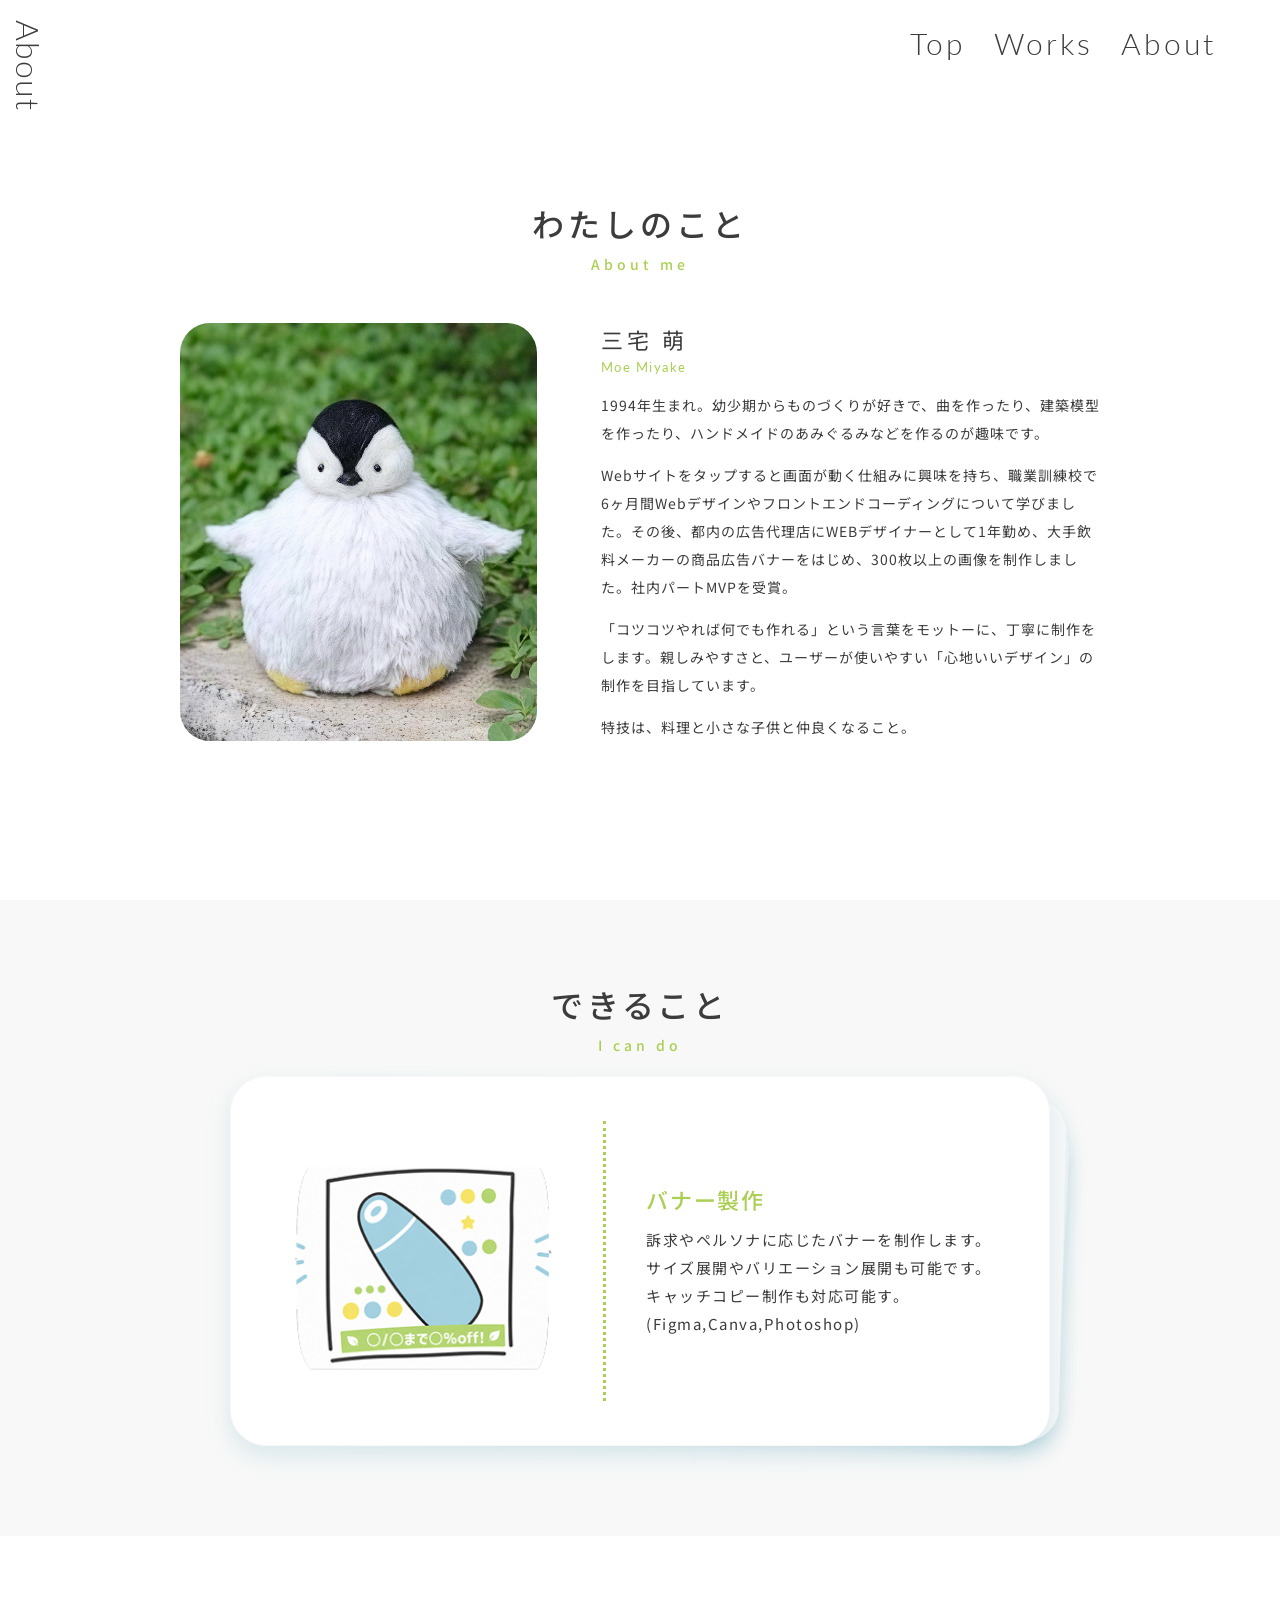
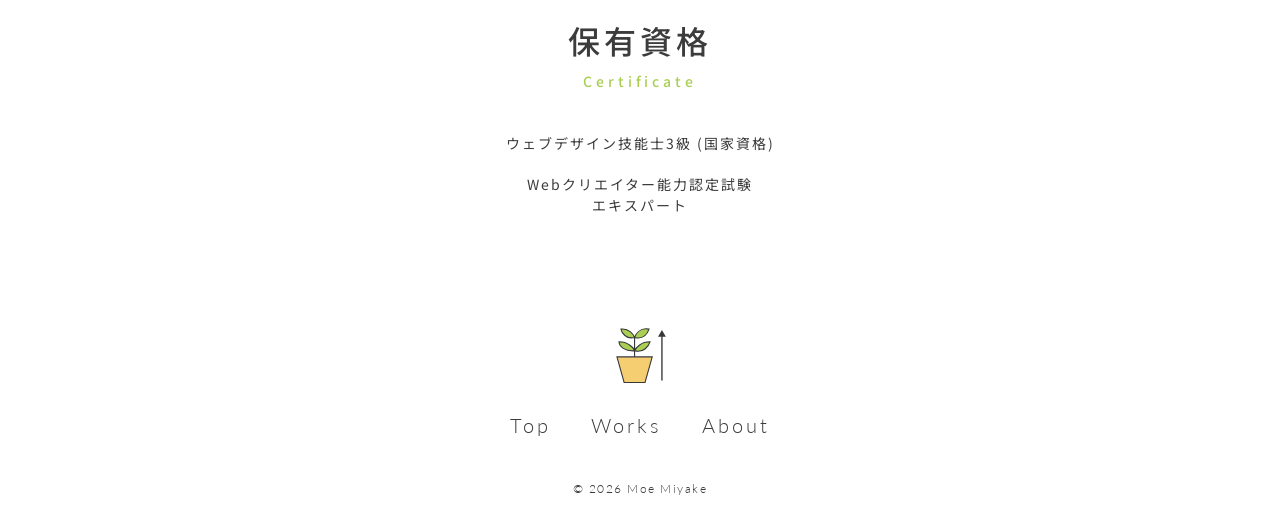
==== commit 005ce937: "10/23 全コード 整理(css分割など)" ====
--- a/portforio_new/about.html
+++ b/portforio_new/about.html
@@ -8,7 +8,8 @@
     <link rel="stylesheet" href="css/destyle.css">
     <!-- Swiper CSS -->
     <link rel="stylesheet" href="https://cdn.jsdelivr.net/npm/swiper@10/swiper-bundle.min.css" />
-    <link rel="stylesheet" href="css/style.css">
+    <link rel="stylesheet" href="css/common.css">
+    <link rel="stylesheet" href="css/about.css">
 
     <!-- Google Fonts -->
     <link
--- a/portforio_new/css/common.css
+++ b/portforio_new/css/common.css
@@ -0,0 +1,718 @@
+/* ==========================================================================
+   common.css - 全ページ共通(変数 / 全体の初期設定 / Header / Footer / 共通部品)
+
+   読み込み順: destyle.css → common.css → (ページ別CSS)
+
+   目次
+   1. Tokens(変数)
+   2. Base(全体の初期設定)
+   3. Layout: Header
+   4. Layout: Footer
+   5. Components(縦書きタイトル / Moreボタン / プロフィール共通 / カテゴリ絞り込み)
+
+   ブレークポイント(モバイルファースト)
+   SP: ~767px / TB: 768px~ / PC: 1024px~
+   ※ script.js(window.innerWidth >= 1024)と index.html の <picture> も同じ境目
+   ========================================================================== */
+
+
+/* ==========================================================================
+   Tokens
+   ========================================================================== */
+
+:root {
+    /* 文字色 */
+    --color-text: #3c3c3c;
+    --color-text-g: #B3B3B3;
+    --color-text-b: #84B5C5;
+
+    /* 背景・面 */
+    --color-white: #fff;
+    --color-gray: #F8F8F8;
+    --color-moegi: #AACF53;
+    --color-moegi-dark: #8ab535;
+
+    /* RGB値(rgba(var(--xxx-rgb), 0.5) の形で使う) */
+    --color-blue-rgb: 85, 159, 183;
+    --color-skyblue-rgb: 132, 181, 197;
+
+    /* 線・枠 */
+    --color-border: #777;
+    --color-border-light: #e5e5e5;
+    --color-border-dark: #5c5c5c;
+    --color-frame-side: #bababa;
+
+    /* フォント */
+    --font-en: "Lato", sans-serif;
+}
+
+
+/* ==========================================================================
+   Base
+   ========================================================================== */
+
+* {
+    margin: 0;
+    padding: 0;
+    box-sizing: border-box;
+}
+
+/* 文字の基本設定(子要素に継承される)。rem の基準を14pxに保つため html に置く */
+html {
+    scroll-behavior: smooth;
+    font-family: 'Noto Sans JP', sans-serif;
+    color: #3c3c3c;
+    font-size: 14px;
+    letter-spacing: 2px;
+    line-height: 1.5;
+}
+
+html,
+body {
+    position: relative;
+    height: 100%;
+}
+
+body {
+    overflow-x: hidden;
+    display: flex;
+    flex-direction: column;
+}
+
+a {
+    text-decoration: none;
+    transition: opacity 0.5s ease;
+}
+
+a:hover {
+    opacity: 0.8;
+    cursor: pointer;
+}
+
+li {
+    list-style: none;
+}
+
+img {
+    width: 100%;
+}
+
+/* 見出し(各ページの縦書きタイトルは 05 で上書き) */
+h2 {
+    font-family: var(--font-en);
+    font-weight: 300;
+    font-size: 48px;
+    letter-spacing: 1.5px;
+    padding: 0 30px;
+    width: 100%;
+}
+
+
+/* ==========================================================================
+   Layout: Header
+   SP: ハンバーガー + 右から出るカーテン / PC(1024px~): 右上に横並びナビ
+   ========================================================================== */
+
+/* ----- ハンバーガーボタン ----- */
+.header__hamburger {
+    position: fixed;
+    z-index: 10;
+    cursor: pointer;
+
+    width: 30px;
+    height: 30px;
+
+    top: 20px;
+    right: 20px;
+}
+
+/* 2本線 */
+header span {
+    &::before {
+        width: 100%;
+        height: 1px;
+        content: '';
+        background-color: var(--color-text);
+        position: absolute;
+        top: 7px;
+        transition: all 0.6s ease-in-out;
+    }
+
+    &::after {
+        width: 100%;
+        height: 1px;
+        content: '';
+        background-color: var(--color-text);
+        position: absolute;
+        bottom: 7px;
+        transition: all 0.7s ease-in-out;
+    }
+}
+
+/* 開いたらバツになる */
+header.is-open span {
+    &::before {
+        transform: translateY(7px) rotate(135deg);
+        background-color: var(--color-white);
+    }
+
+    &::after {
+        transform: translateY(-7px) rotate(225deg);
+        background-color: var(--color-white);
+    }
+}
+
+/* ----- メニュー共通 ----- */
+.header__list ul li a {
+    font-size: 30px;
+}
+
+.header__list--pc {
+    display: none;
+}
+
+/* ----- SP: カーテン ----- */
+.header__list--sp {
+    position: fixed;
+    top: -5vh;
+    right: -10px;
+    width: 80%;
+    height: 110vh;
+    z-index: 7;
+
+    display: flex;
+    flex-direction: column;
+    justify-content: center;
+    align-items: center;
+
+    background-color: rgba(var(--color-skyblue-rgb), 0.95);
+    backdrop-filter: blur(5px);
+    box-shadow: 0 0 5px rgba(0, 0, 0, 0.3);
+
+    transform: translateX(110%);
+    transition: transform 0.6s ease-in-out;
+}
+
+/* カーテンの左側の帯 */
+.header__list--sp::after {
+    content: "";
+    position: absolute;
+    top: 0;
+    right: -5px;
+    width: 128px;
+    height: 110vh;
+    background-color: rgba(var(--color-blue-rgb), 0.3);
+    backdrop-filter: blur(5px);
+    filter: blur(1.5px);
+    z-index: -1;
+}
+
+/* 開いた状態 + アニメーション */
+header.is-open .header__list--sp {
+    transform: translateX(0);
+    animation:
+        header__list1--keyframes1 3.5s linear,
+        header__list1--keyframes2 3.5s linear;
+}
+
+header.is-open .header__list--sp::after {
+    animation:
+        header__list2--keyframes1 3.5s linear,
+        header__list2--keyframes2 3.5s linear,
+        header__list2--keyframes3 3.5s linear;
+}
+
+.header__list--sp ul {
+    display: flex;
+    flex-direction: column;
+    justify-content: center;
+    align-items: center;
+    font-size: 2rem;
+    gap: 1.5rem;
+    font-family: var(--font-en);
+    font-weight: 300;
+    letter-spacing: 3px;
+
+    li {
+        color: var(--color-white);
+    }
+}
+
+.header__name {
+    position: absolute;
+    bottom: 10%;
+    left: 50%;
+    transform: translateX(-50%);
+    font-size: 1.5rem;
+    font-family: var(--font-en);
+    font-weight: 300;
+    color: var(--color-white);
+}
+
+/* ----- PC ----- */
+@media screen and (min-width: 1024px) {
+
+    .header__list--sp,
+    .header__hamburger--sp {
+        display: none;
+    }
+
+    .header__list--pc {
+        display: flex;
+
+        ul {
+            position: fixed;
+            z-index: 10;
+            width: 100%;
+            display: flex;
+            justify-content: end;
+            align-items: center;
+            padding-right: 5vw;
+            padding-top: 1.5rem;
+            font-size: 1.5rem;
+            gap: 2rem;
+            font-family: var(--font-en);
+            font-weight: 300;
+            letter-spacing: 3px;
+        }
+    }
+}
+
+/* ----- カーテン アニメーション(keyframes) ----- */
+
+/* カーテン本体: 透明度 */
+@keyframes header__list1--keyframes1 {
+    0% {
+        animation-timing-function: ease-out;
+        opacity: 0;
+    }
+
+    5.714% {
+        opacity: 1;
+    }
+
+    100% {
+        opacity: 1;
+    }
+}
+
+/* カーテン本体: 右からスライドして揺れて止まる */
+@keyframes header__list1--keyframes2 {
+    0% {
+        animation-timing-function: cubic-bezier(0.22, 0.68, 0.36, 1);
+        transform: translate(340px, -12px);
+    }
+
+    27.143% {
+        animation-timing-function: cubic-bezier(0.34, 0.8, 0.64, 1);
+        transform: translate(-10px, 5px);
+    }
+
+    44.286% {
+        animation-timing-function: ease;
+        transform: translate(6px, 2px);
+    }
+
+    60% {
+        animation-timing-function: cubic-bezier(0.4, 0, 0.2, 1);
+        transform: translate(-2px, -0.8px);
+    }
+
+    75.714% {
+        transform: translate(0px, 0px);
+    }
+
+    100% {
+        transform: translate(0px, 0px);
+    }
+}
+
+/* 左の帯(::after): 透明度 */
+@keyframes header__list2--keyframes1 {
+    0% {
+        animation-timing-function: ease-out;
+        opacity: 0;
+    }
+
+    8.571% {
+        opacity: 1;
+    }
+
+    100% {
+        opacity: 1;
+    }
+}
+
+/* 左の帯(::after): 幅の揺れ */
+@keyframes header__list2--keyframes2 {
+    0% {
+        width: 128px;
+    }
+
+    4% {
+        animation-timing-function: cubic-bezier(0.22, 0.68, 0.36, 1);
+        width: 128px;
+    }
+
+    17.143% {
+        animation-timing-function: ease;
+        width: 120px;
+    }
+
+    32.857% {
+        animation-timing-function: cubic-bezier(0.34, 0.8, 0.64, 1);
+        width: 136px;
+    }
+
+    52.857% {
+        animation-timing-function: cubic-bezier(0.4, 0, 0.2, 1);
+        width: 124px;
+    }
+
+    74.286% {
+        width: 128px;
+    }
+
+    100% {
+        width: 128px;
+    }
+}
+
+/* 左の帯(::after): 位置の揺れ */
+@keyframes header__list2--keyframes3 {
+    0% {
+        translate: 320px -8px;
+    }
+
+    4% {
+        animation-timing-function: cubic-bezier(0.22, 0.68, 0.36, 1);
+        translate: 320px -8px;
+    }
+
+    30% {
+        animation-timing-function: cubic-bezier(0.34, 0.8, 0.64, 1);
+        translate: -8px 4px;
+    }
+
+    47.143% {
+        animation-timing-function: ease;
+        translate: 5px 1.5px;
+    }
+
+    62.857% {
+        animation-timing-function: cubic-bezier(0.4, 0, 0.2, 1);
+        translate: -1.5px -0.5px;
+    }
+
+    78.571% {
+        translate: 0px 0px;
+    }
+
+    100% {
+        translate: 0px 0px;
+    }
+}
+
+
+/* ==========================================================================
+   Layout: Footer
+   ========================================================================== */
+
+.footer {
+    display: flex;
+    flex-direction: column;
+    align-items: center;
+    margin: 60px auto 30px;
+    gap: 40px;
+
+    font-family: var(--font-en);
+    font-weight: 300;
+    letter-spacing: 3px;
+}
+
+.footer__head {
+    display: flex;
+    flex-direction: column;
+    align-items: center;
+    gap: 25px;
+}
+
+/* 植木鉢(ページ先頭に戻る) */
+.footer__pageTop {
+    display: flex;
+    align-items: center;
+    justify-content: center;
+    cursor: pointer;
+    gap: 3px;
+}
+
+.footer__pageTop--plant {
+    width: 40px;
+}
+
+.footer__pageTop-arrow {
+    width: 8px;
+    transition: transform 0.5s ease;
+}
+
+.footer__pageTop:hover .footer__pageTop-arrow {
+    transform: translateY(-5px);
+}
+
+.footer__list ul {
+    display: flex;
+    gap: 40px;
+}
+
+.footer__list li a {
+    font-size: 20px;
+}
+
+.footer__copyright {
+    font-size: 12px;
+    letter-spacing: 1.5px;
+    margin-bottom: 10px;
+}
+
+
+/* ----- 削除候補(コメントアウト中。問題なければ削除してOK) ----- */
+
+/* <span> が1つだけで、インライン要素のため transform / top / bottom が効かない
+header.is-open span:nth-child(1) {
+    transform: rotate(-45deg);
+    top: 6px;
+}
+
+header.is-open span:nth-child(2) {
+    transform: rotate(45deg);
+    bottom: 6px;
+}
+*/
+
+
+/* ==========================================================================
+   Components
+   ========================================================================== */
+
+/* ----- 縦書きタイトル(Works / About / WorksItem 共通) ----- */
+
+.works__fix,
+.about__fix {
+    width: 100%;
+    height: 100vh;
+}
+
+.works h2,
+.about h2,
+.worksItem h2 {
+    position: fixed;
+    top: 20px;
+    left: 20px;
+    font-family: var(--font-en);
+    font-weight: 300;
+    font-size: 32px;
+    letter-spacing: 1px;
+
+    padding: 0;
+    transform: rotate(90deg) translateY(-1em);
+    transform-origin: top left;
+}
+
+/* ----- Moreボタン(Top / WorksItem 共通) ----- */
+
+.button {
+    cursor: pointer;
+}
+
+.button--more {
+    font-family: var(--font-en);
+    font-size: 24px;
+    font-weight: 300;
+    letter-spacing: 1.5px;
+    cursor: pointer;
+    display: flex;
+    align-items: center;
+    gap: 10px;
+}
+
+.button__arrow {
+    transition: transform 0.5s ease;
+}
+
+.button--more:hover .button__arrow {
+    transform: translateX(5px);
+}
+
+/* Moreボタンを右寄せにする枠(Top) */
+.top__works__more,
+.top__about__more {
+    display: flex;
+    padding: 0 30px;
+    justify-content: flex-end;
+    align-items: center;
+    align-self: stretch;
+}
+
+/* ----- プロフィール(Top / About 共通) -----
+   ※ PCのgrid指定はトップ用。Aboutページ側は about.css の .about__me 内で上書きしている */
+
+.about__box {
+    display: flex;
+    flex-direction: column;
+    align-items: center;
+    gap: 10px;
+    align-self: stretch;
+    padding: 30px;
+}
+
+.about__img {
+    width: 100%;
+    display: flex;
+    justify-content: center;
+    align-items: center;
+    align-self: stretch;
+}
+
+.about__img img {
+    width: 60%;
+    border-radius: 30px;
+    object-fit: cover;
+}
+
+.about__name {
+    display: flex;
+    flex-direction: column;
+    align-items: center;
+    gap: 5px;
+}
+
+.about__name--ja {
+    font-size: 18px;
+    letter-spacing: 3px;
+}
+
+.about__name--en {
+    font-size: 12px;
+    letter-spacing: 1.5px;
+    color: var(--color-moegi);
+    font-family: var(--font-en);
+}
+
+.about__text {
+    padding: 10px 30px 0;
+    display: flex;
+    flex-direction: column;
+    align-items: center;
+    gap: 10px;
+}
+
+.about__text p {
+    font-size: 13px;
+    line-height: 26px;
+    letter-spacing: 0.8px;
+    width: 100%;
+    text-align: left;
+}
+
+/* TB */
+@media screen and (min-width: 768px) {
+    .about__img img {
+        width: 30vw;
+        max-width: 200px;
+    }
+}
+
+/* PC */
+@media screen and (min-width: 1024px) {
+    .about__box {
+        width: 70%;
+        max-width: 1000px;
+        margin: 0 auto;
+
+        display: grid;
+        grid-template-columns: repeat(2, 1fr);
+        grid-template-rows: repeat(2, auto);
+        grid-column-gap: 0px;
+        grid-row-gap: 0px;
+
+        align-items: start;
+    }
+
+    .about__img {
+        grid-area: 1 / 1 / 3 / 2;
+    }
+
+    .about__img img {
+        width: 100%;
+        max-width: 250px;
+        height: auto;
+        border-radius: 10px;
+    }
+
+    .about__name {
+        grid-area: 1 / 2 / 2 / 3;
+        align-self: end;
+        align-items: start;
+        padding: 0 30px;
+        font-size: 24px;
+        margin-bottom: 10px;
+    }
+
+    .about__text {
+        grid-area: 2 / 2 / 3 / 3;
+        font-size: 16px;
+        line-height: 1.6;
+    }
+}
+
+
+/* ----- カテゴリ絞り込み(Works / Works Item 共通。画面下に固定) ----- */
+
+.works__headerCategory {
+    position: fixed;
+    z-index: 10;
+    bottom: 5px;
+    left: 50%;
+    transform: translate(-50%, -50%);
+    width: 90%;
+    overflow-x: auto;
+    overflow-y: hidden;
+    white-space: nowrap;
+    text-align: center;
+
+    ul {
+        display: inline-flex;
+        justify-content: flex-start;
+        align-items: center;
+        gap: 10px;
+
+        li a {
+            display: flex;
+            justify-content: center;
+            align-items: center;
+            padding: 5px 10px;
+
+            border-radius: 30px;
+            border: 1px solid var(--color-border);
+            background: rgba(255, 255, 255, 0.95);
+            backdrop-filter: blur(1.5px);
+
+            color: var(--color-text);
+            font-family: var(--font-en);
+            font-size: 12px;
+            font-weight: 500;
+            letter-spacing: 1px;
+        }
+    }
+}
+
+
+/* ----- 削除候補(コメントアウト中。問題なければ削除してOK) ----- */
+
+/* 後ろの `.works h2 { padding: 0 }`(このファイルの縦書きタイトル)に上書きされて効いていない(旧: タブレット用)
+@media screen and (min-width: 768px) {
+    .works h2 {
+        padding: 0 60px;
+    }
+}
+*/
--- a/portforio_new/css/about.css
+++ b/portforio_new/css/about.css
@@ -0,0 +1,341 @@
+/* ==========================================================================
+   about.css - About ページ(about.html)専用(わたしのこと / できること / 保有資格)
+
+   読み込み順: destyle.css → common.css → about.css
+   ========================================================================== */
+
+
+/* ==========================================================================
+   Page: About
+   ========================================================================== */
+
+.about {
+    position: relative;
+    width: 100%;
+    height: 100vh;
+    background-color: var(--color-white);
+}
+
+.about section {
+    padding: 50px 0;
+}
+
+/* ----- 見出し(わたしのこと / できること / 保有資格 共通) ----- */
+
+.about__title {
+    display: flex;
+    flex-direction: column;
+    align-items: center;
+
+    margin: 30px auto 20px;
+
+    h3 {
+        color: var(--color-text);
+        font-size: 32px;
+        font-weight: 500;
+        letter-spacing: 3.9px;
+    }
+
+    p {
+        color: var(--color-moegi);
+        font-size: 14px;
+        font-weight: 500;
+        letter-spacing: 3.9px;
+        margin-top: 0.5em;
+    }
+}
+
+/* ----- わたしのこと ----- */
+
+.about__me {
+    width: 100%;
+    height: 100vh;
+    display: flex;
+    flex-direction: column;
+    justify-content: center;
+    align-items: center;
+}
+
+/* ----- できること(swiper2 / skill) ----- */
+
+/* SP: 画面幅の80%。大きくなりすぎないよう上限をつける */
+.swiper2 {
+    width: 80vw;
+    max-width: 360px;
+    height: fit-content;
+}
+
+.skill {
+    width: 100%;
+    background-color: var(--color-gray);
+    display: flex;
+    flex-direction: column;
+    justify-content: center;
+    align-items: center;
+}
+
+/* 後ろのカードが傾いて見える分、上下に余白を足す(.about section より強く) */
+.about .skill {
+    padding: 50px 0 90px;
+}
+
+/* カード本体。縁取りをもえぎ色にして、重なったときに後ろのカードも見分けられるようにする
+   後ろに重なるカードは淡いグレーにする。
+   色は専用の層(::before)で重ねて、その透明度だけをアニメーションさせる。
+   --skill-speed は script.js の speed(700ms)に合わせること */
+.skill__card {
+    --skill-speed: 0.7s;
+    position: relative;
+    /* ::before(色の層)の基準にする */
+    isolation: isolate;
+
+    background-color: var(--color-white);
+    border: 1px solid var(--color-gray);
+    border-radius: 36px;
+    box-shadow: 0 10px 24px rgba(var(--color-blue-rgb), 0.18);
+    width: 100%;
+    height: 100%;
+    display: flex;
+    flex-direction: column;
+    align-items: center;
+    gap: 20px;
+    padding: 32px 26px 36px;
+}
+
+.skill__card::before {
+    content: "";
+    position: absolute;
+    inset: 0;
+    z-index: -1;
+    border-radius: inherit;
+    background-color: var(--color-gray);
+    opacity: 1;
+    pointer-events: none;
+    transition: opacity var(--skill-speed) ease;
+}
+
+/* 手前に来たら層を透明にして、白に戻す */
+.skill__card.swiper-slide-active::before {
+    opacity: 0;
+}
+
+/* 「動きを減らす」設定の人は、色もすぐに切り替える */
+@media (prefers-reduced-motion: reduce) {
+    .skill__card::before {
+        transition: none;
+    }
+}
+
+/* 画像は切り取らず、全体を見せる */
+.skill__card .skill__img {
+    width: 100%;
+    max-width: 240px;
+    height: auto;
+    aspect-ratio: 1 / 1;
+    object-fit: contain;
+    flex-shrink: 0;
+}
+
+.skill__line {
+    width: 100%;
+    flex-shrink: 0;
+    border-bottom: 3px dotted var(--color-moegi);
+}
+
+.skill__text {
+    display: flex;
+    flex-direction: column;
+    align-items: center;
+    gap: 5px;
+    align-self: stretch;
+
+    h4 {
+        color: var(--color-moegi);
+        text-align: center;
+        font-size: 20px;
+        font-weight: 500;
+        line-height: 27px;
+        letter-spacing: 1.8px;
+    }
+
+    p {
+        text-align: center;
+        font-size: 14px;
+        font-weight: 400;
+        line-height: 25px;
+        letter-spacing: 1.5px;
+    }
+}
+
+/* TB: 少しだけ大きく */
+@media screen and (min-width: 768px) {
+    .swiper2 {
+        max-width: 440px;
+    }
+
+    .skill__card {
+        padding: 40px 36px 44px;
+    }
+}
+
+/* PC: 横並びのカード(左に絵、右に文章) */
+@media screen and (min-width: 1024px) {
+    .swiper2 {
+        max-width: 820px;
+    }
+
+    .skill__card {
+        flex-direction: row;
+        align-items: center;
+        gap: 40px;
+        padding: 44px 52px;
+    }
+
+    .skill__card .skill__img {
+        width: 280px;
+        max-width: none;
+    }
+
+    /* 区切り線は縦ドット線 */
+    .skill__line {
+        width: 0;
+        align-self: stretch;
+        border-bottom: none;
+        border-left: 3px dotted var(--color-moegi);
+    }
+
+    .skill__text {
+        flex: 1;
+        align-self: center;
+        align-items: flex-start;
+        gap: 12px;
+
+        h4,
+        p {
+            text-align: left;
+        }
+
+        h4 {
+            font-size: 22px;
+            line-height: 30px;
+        }
+
+        p {
+            font-size: 15px;
+            line-height: 28px;
+        }
+    }
+}
+
+/* ----- 保有資格 ----- */
+/* padding は .about section(50px 0)が効く */
+
+.certificate {
+    display: flex;
+    flex-direction: column;
+    align-items: center;
+    gap: 1.5em;
+    text-align: center;
+
+    ul {
+        display: flex;
+        flex-direction: column;
+        justify-content: center;
+        align-items: center;
+        gap: 20px;
+
+        li {
+            text-align: center;
+        }
+    }
+}
+
+/* ----- .about__me(わたしのこと) PC -----
+   common.css のプロフィール共通(トップ用のgrid指定)が aboutページにも効いてしまうため、
+   .about__me の中だけで上書きする */
+@media screen and (min-width: 1024px) {
+
+    /* 画面に収まらないときは伸ばす(100vhに固定すると上が切れる) */
+    .about .about__me {
+        width: min(88%, 920px);
+        height: auto;
+        min-height: 100vh;
+        margin: 0 auto;
+        padding: 120px 0 80px;
+
+        display: grid;
+        grid-template-columns: minmax(0, 5fr) minmax(0, 7fr);
+        column-gap: 64px;
+        align-content: center;
+        align-items: stretch;
+    }
+
+    /* タイトルは2カラムをまたいで中央に */
+    .about__me .about__title {
+        grid-column: 1 / -1;
+        margin: 0 0 48px;
+    }
+
+    /* 左: 写真(トップページ用の grid-area を上書きして、2行目の1列目に置く) */
+    .about__me .about__img {
+        grid-area: 2 / 1;
+        width: 100%;
+        align-self: stretch;
+        display: flex;
+    }
+
+    .about__me .about__img img {
+        width: 100%;
+        max-width: none;
+        height: 100%;
+        min-height: 0;
+        object-fit: cover;
+        /* 右の列と同じ高さに合わせ、左右を切り取る */
+        border-radius: 30px;
+    }
+
+    /* 右: 名前と本文(トップページ用のgrid指定を解除して左揃えにする。2行目の2列目) */
+    .about__me .about__box {
+        grid-area: 2 / 2;
+        align-self: center;
+        display: flex;
+        flex-direction: column;
+        align-items: flex-start;
+        gap: 14px;
+        width: 100%;
+        max-width: none;
+        margin: 0;
+        padding: 0;
+    }
+
+    .about__me .about__name {
+        grid-area: auto;
+        align-self: auto;
+        align-items: flex-start;
+        gap: 2px;
+        padding: 0;
+        margin: 0;
+    }
+
+    .about__me .about__name--ja {
+        font-size: 22px;
+        letter-spacing: 4px;
+    }
+
+    .about__me .about__name--en {
+        font-size: 13px;
+    }
+
+    .about__me .about__text {
+        grid-area: auto;
+        align-items: flex-start;
+        gap: 14px;
+        padding: 0;
+    }
+
+    .about__me .about__text p {
+        font-size: 14px;
+        line-height: 28px;
+        letter-spacing: 1px;
+    }
+}
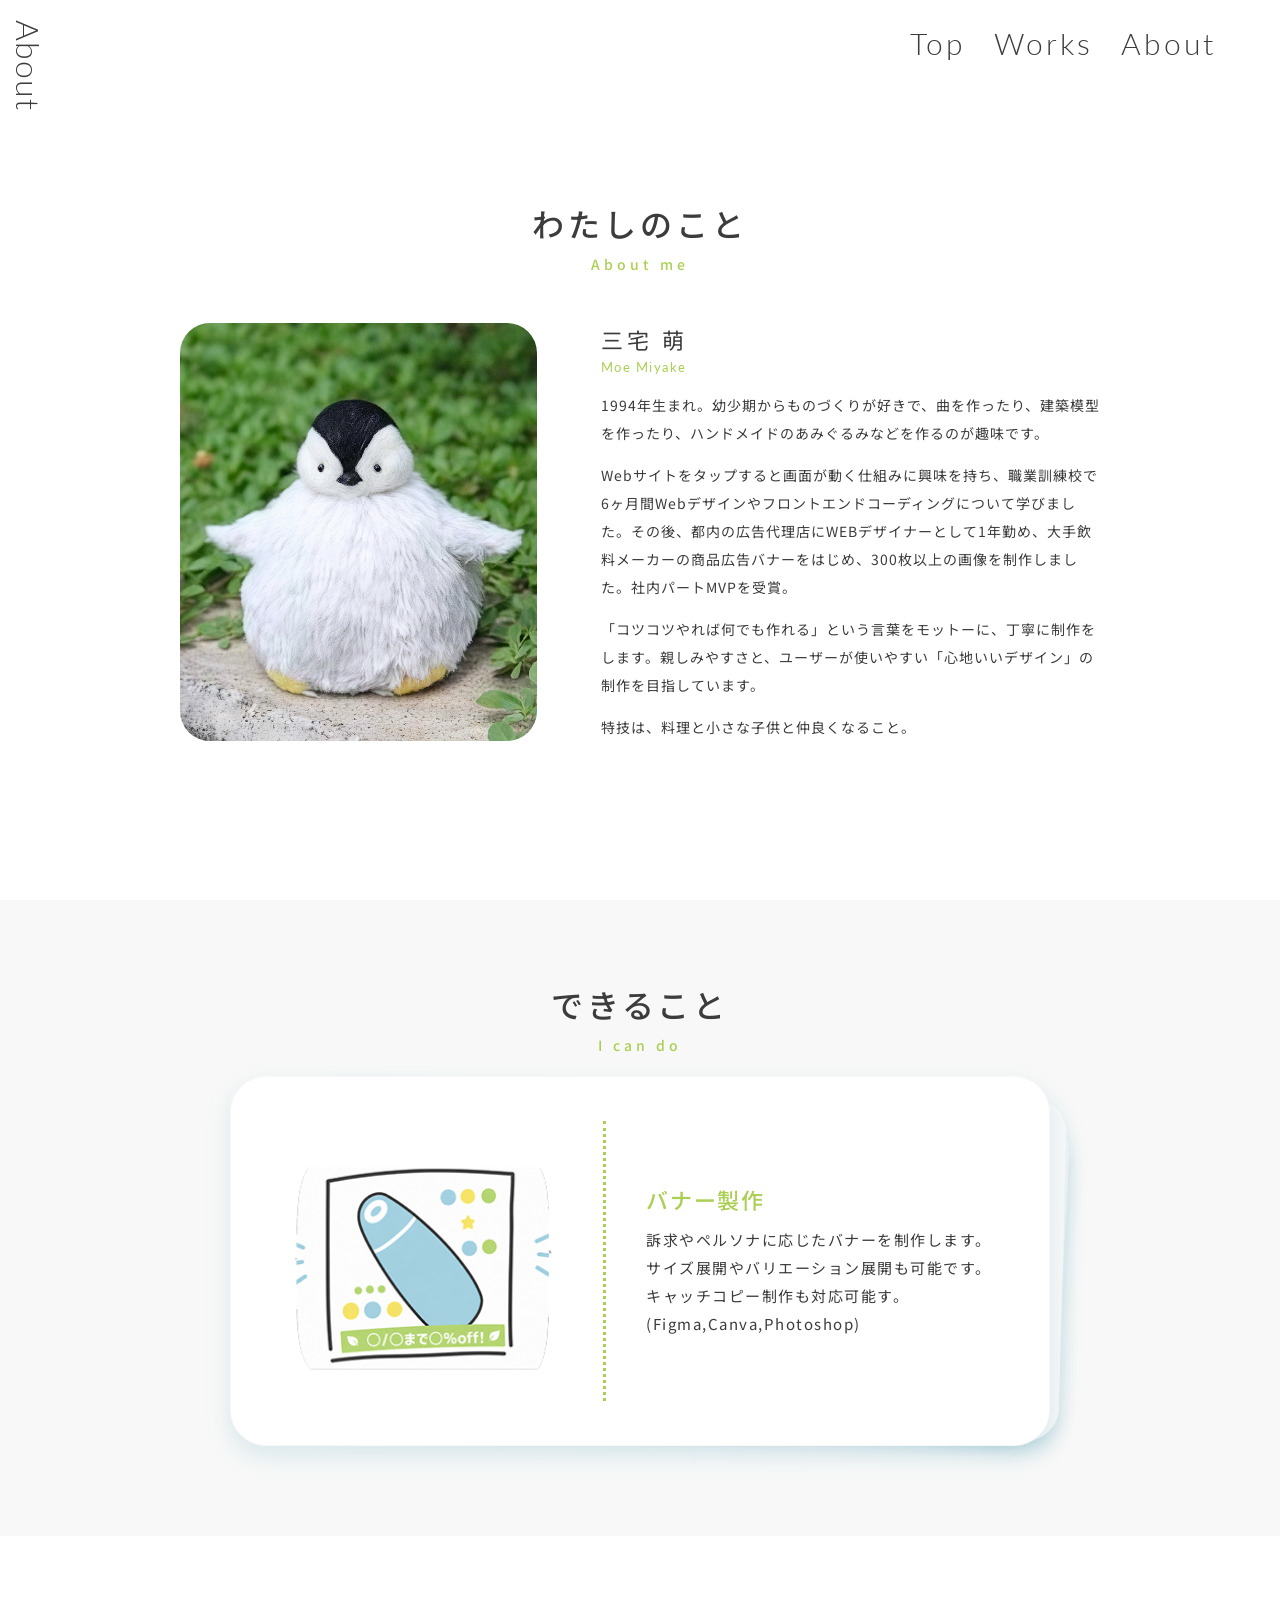
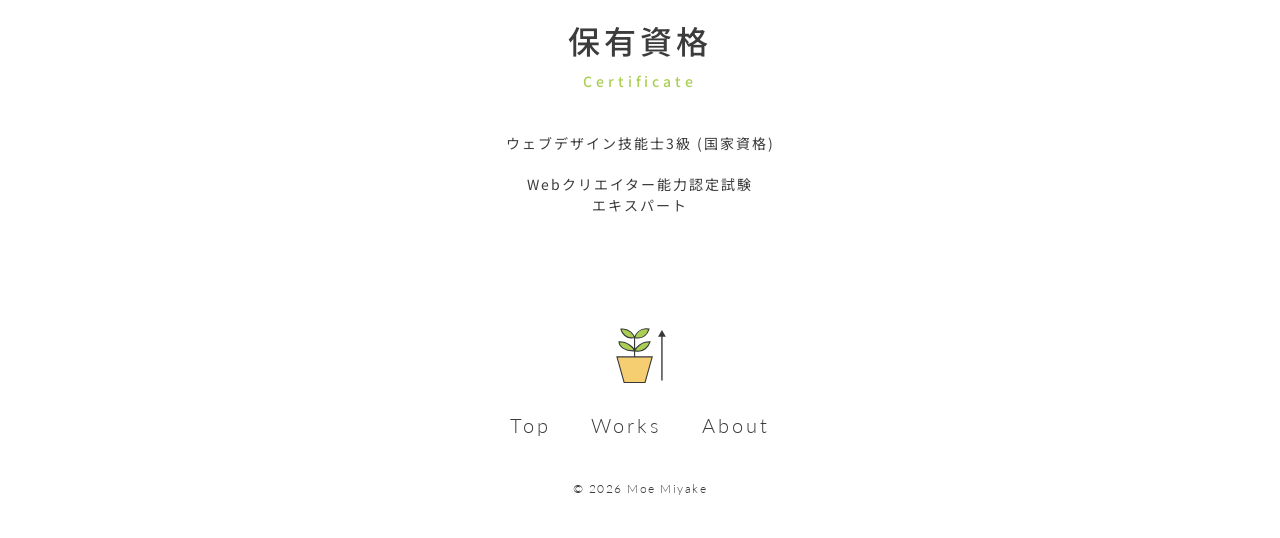
==== commit eac06a5f: "10/26 ハンバーガーメニュー　修正完了" ====
--- a/portforio_new/about.html
+++ b/portforio_new/about.html
@@ -8,7 +8,7 @@
     <link rel="stylesheet" href="css/destyle.css">
     <!-- Swiper CSS -->
     <link rel="stylesheet" href="https://cdn.jsdelivr.net/npm/swiper@10/swiper-bundle.min.css" />
-    <link rel="stylesheet" href="css/common.css">
+    <link rel="stylesheet" href="css/style.css">
     <link rel="stylesheet" href="css/about.css">
 
     <!-- Google Fonts -->
@@ -39,12 +39,12 @@
     <header>
         <!-- SP -->
         <!-- ハンバーガー -->
-        <button class="header__hamburger header__hamburger--sp" type="button" aria-label="メニュー" aria-expanded="false">
+        <button class="header__hamburger header__hamburger--sp" type="button" aria-label="メニューを開く" aria-expanded="false" aria-controls="sp-navigation">
             <span></span>
             <!-- <span></span> -->
         </button>
         <!-- カード -->
-        <nav class="header__list header__list--sp">
+        <nav class="header__list header__list--sp" id="sp-navigation" aria-label="メインナビゲーション" aria-hidden="true" inert>
             <ul>
                 <li><a href="index.html">Top</a></li>
                 <li><a href="works.html">Works</a></li>
--- a/portforio_new/css/style.css
+++ b/portforio_new/css/style.css
@@ -0,0 +1,783 @@
+/* ==========================================================================
+   style.css - 全ページ共通(変数 / 全体の初期設定 / Header / Footer / 共通部品)
+
+   読み込み順: destyle.css → style.css → (ページ別CSS)
+
+   目次
+   1. Tokens(変数)
+   2. Base(全体の初期設定)
+   3. Layout: Header
+   4. Layout: Footer
+   5. Components(縦書きタイトル / Moreボタン / プロフィール共通 / カテゴリ絞り込み)
+
+   ブレークポイント(モバイルファースト)
+   SP: ~767px / TB: 768px~ / PC: 1024px~
+   ※ script.js(window.innerWidth >= 1024)と index.html の <picture> も同じ境目
+   ========================================================================== */
+
+
+/* ==========================================================================
+   Tokens
+   ========================================================================== */
+
+:root {
+    /* 文字色 */
+    --color-text: #3c3c3c;
+    --color-text-g: #B3B3B3;
+    --color-text-b: #84B5C5;
+
+    /* 背景・面 */
+    --color-white: #fff;
+    --color-gray: #F8F8F8;
+    --color-moegi: #AACF53;
+    --color-moegi-dark: #8ab535;
+
+    /* RGB値(rgba(var(--xxx-rgb), 0.5) の形で使う) */
+    --color-blue-rgb: 85, 159, 183;
+    --color-skyblue-rgb: 132, 181, 197;
+
+    /* 線・枠 */
+    --color-border: #777;
+    --color-border-light: #e5e5e5;
+    --color-border-dark: #5c5c5c;
+    --color-frame-side: #bababa;
+
+    /* フォント */
+    --font-en: "Lato", sans-serif;
+}
+
+
+/* ==========================================================================
+   Base
+   ========================================================================== */
+
+* {
+    margin: 0;
+    padding: 0;
+    box-sizing: border-box;
+}
+
+/* 文字の基本設定(子要素に継承される)。rem の基準を14pxに保つため html に置く */
+html {
+    scroll-behavior: smooth;
+    font-family: 'Noto Sans JP', sans-serif;
+    color: #3c3c3c;
+    font-size: 14px;
+    letter-spacing: 2px;
+    line-height: 1.5;
+}
+
+/* 中身が短いページでも画面いっぱいにする(フッターを一番下に置くため。.footer の margin-top: auto と対) */
+body {
+    min-height: 100vh;
+    overflow-x: hidden;
+    display: flex;
+    flex-direction: column;
+}
+
+a {
+    text-decoration: none;
+    transition: opacity 0.5s ease;
+}
+
+a:hover {
+    opacity: 0.8;
+    cursor: pointer;
+}
+
+li {
+    list-style: none;
+}
+
+img {
+    width: 100%;
+}
+
+/* 見出し(各ページの縦書きタイトルは 05 で上書き) */
+h2 {
+    font-family: var(--font-en);
+    font-weight: 300;
+    font-size: 48px;
+    letter-spacing: 1.5px;
+    padding: 0 30px;
+    width: 100%;
+}
+
+
+/* ==========================================================================
+   Layout: Header
+   SP: ハンバーガー + 右から出るカーテン / PC(1024px~): 右上に横並びナビ
+   ========================================================================== */
+
+/* ----- ハンバーガーボタン ----- */
+.header__hamburger {
+    position: fixed;
+    z-index: 10;
+    cursor: pointer;
+
+    width: 30px;
+    height: 30px;
+
+    top: 20px;
+    right: 20px;
+}
+
+/* 2本線と、開いたときの閉じるアイコン */
+.header__hamburger span::before,
+.header__hamburger span::after {
+    position: absolute;
+    left: 0;
+    width: 100%;
+    height: 1px;
+    content: '';
+    background-color: var(--color-text);
+    transition: opacity 0.3s ease, background-color 0.3s ease;
+}
+
+.header__hamburger span::before {
+    top: 7px;
+}
+
+.header__hamburger span::after {
+    bottom: 7px;
+}
+
+.header__hamburger::after {
+    position: absolute;
+    inset: 0;
+    width: 30px;
+    height: 28px;
+    content: '';
+    background: url("../img/menu__close.svg") center / contain no-repeat;
+    opacity: 0;
+    transition: opacity 0.3s ease;
+}
+
+/* 開いたらバツになる */
+header.is-open .header__hamburger span::before,
+header.is-open .header__hamburger span::after {
+    opacity: 0;
+}
+
+header.is-open .header__hamburger::after {
+    opacity: 1;
+}
+
+/* ----- メニュー共通 ----- */
+.header__list ul li a {
+    font-size: 30px;
+}
+
+.header__list--pc {
+    display: none;
+}
+
+/* ----- SP: カーテン ----- */
+.header__list--sp {
+    position: fixed;
+    top: 0;
+    right: 0;
+    width: 80%;
+    height: 100vh;
+    height: 100svh;
+    z-index: 7;
+    isolation: isolate;
+
+    display: flex;
+    flex-direction: column;
+    justify-content: center;
+    align-items: center;
+
+    /* background-color: rgba(var(--color-skyblue-rgb), 0.95); */
+    transform: translateX(110%);
+    transition: transform 0.6s ease-in-out;
+}
+
+/* カーテン本体だけを揺らし、ナビ文字は親の揺れに巻き込まない */
+.header__list--sp::before {
+    content: "";
+    position: absolute;
+    inset: -20px -20px -20px 0;
+    background-color: rgba(var(--color-skyblue-rgb), 0.95);
+    backdrop-filter: blur(5px);
+    z-index: 0;
+}
+
+/* カーテン端の揺れるパーツ */
+.header__list--sp::after {
+    content: "";
+    position: absolute;
+    top: -12px;
+    right: -10px;
+    width: 135px;
+    height: calc(100% + 12px);
+    background: url("../img/menu__curtain.svg") center / 100% 100% no-repeat;
+    z-index: 1;
+}
+
+/* 開いた状態 + アニメーション */
+header.is-open .header__list--sp {
+    transform: translateX(0);
+}
+
+header.is-open .header__list--sp::before {
+    animation:
+        header__fade-in 0.2s ease-out both,
+        header__list1--keyframes2 3.5s ease-in-out;
+}
+
+header.is-open .header__list--sp::after {
+    animation:
+        header__fade-in 0.3s ease-out both,
+        header__list2--keyframes2 4s linear,
+        header__list2--keyframes3 4s linear;
+}
+
+.header__list--sp ul {
+    position: relative;
+    z-index: 2;
+    display: flex;
+    flex-direction: column;
+    justify-content: center;
+    align-items: center;
+    gap: 40px;
+    font-family: var(--font-en);
+    font-weight: 300;
+    letter-spacing: 3px;
+    line-height: 1;
+    transform: translateY(-30px);
+}
+
+.header__list--sp ul li a {
+    color: var(--color-white);
+    font-size: 32px;
+    font-weight: 300;
+}
+
+header.is-open .header__list--sp li:nth-child(1) {
+    animation: header__menu-item 3.5s linear both;
+}
+
+header.is-open .header__list--sp li:nth-child(2) {
+    animation: header__menu-item 3.5s linear 0.34s both;
+}
+
+header.is-open .header__list--sp li:nth-child(3) {
+    animation: header__menu-item 3.5s linear 0.67s both;
+}
+
+.header__name {
+    position: absolute;
+    bottom: 4.5%;
+    left: 50%;
+    z-index: 2;
+    transform: translateX(-50%);
+    font-size: 32px;
+    font-family: var(--font-en);
+    font-weight: 300;
+    color: var(--color-white);
+    white-space: nowrap;
+}
+
+header.is-open .header__name {
+    animation: header__fade-in 1s cubic-bezier(0.22, 1, 0.36, 1) 1.91s both;
+}
+
+/* ----- PC ----- */
+@media screen and (min-width: 1024px) {
+
+    .header__list--sp,
+    .header__hamburger--sp {
+        display: none;
+    }
+
+    .header__list--pc {
+        display: flex;
+
+        ul {
+            left: 0;
+            position: fixed;
+            z-index: 10;
+            width: 100%;
+            display: flex;
+            justify-content: end;
+            align-items: center;
+            padding-right: 5vw;
+            padding-top: 1.5rem;
+            font-size: 1.5rem;
+            gap: 2rem;
+            font-family: var(--font-en);
+            font-weight: 300;
+            letter-spacing: 3px;
+        }
+    }
+}
+
+/* ----- カーテンとメニューのアニメーション(keyframes) ----- */
+
+@keyframes header__fade-in {
+    0% {
+        opacity: 0;
+    }
+
+    100% {
+        opacity: 1;
+    }
+}
+
+/* カーテン本体: 右からスライドして揺れて止まる */
+@keyframes header__list1--keyframes2 {
+    0% {
+        animation-timing-function: cubic-bezier(0.22, 0.68, 0.36, 1);
+        transform: translate(340px, -12px);
+    }
+
+    27.143% {
+        animation-timing-function: cubic-bezier(0.34, 0.8, 0.64, 1);
+        transform: translate(-10px, 5px);
+    }
+
+    43% {
+        animation-timing-function: ease;
+        transform: translate(20px, 2px);
+    }
+
+    70% {
+        animation-timing-function: ease-in-out;
+        transform: translate(-5px, 0px);
+    }
+
+    100% {
+        transform: translate(0px, 0px);
+    }
+}
+
+/* 左の帯(::after): 幅の揺れ */
+@keyframes header__list2--keyframes2 {
+    0% {
+        width: 128px;
+    }
+
+    4% {
+        animation-timing-function: cubic-bezier(0.22, 0.68, 0.36, 1);
+        width: 128px;
+    }
+
+    17.143% {
+        animation-timing-function: ease;
+        width: 120px;
+    }
+
+    32.857% {
+        animation-timing-function: cubic-bezier(0.34, 0.8, 0.64, 1);
+        width: 150px;
+    }
+
+    52.857% {
+        animation-timing-function: cubic-bezier(0.4, 0, 0.2, 1);
+        width: 120px;
+    }
+
+    80% {
+        width: 140px;
+    }
+
+    100% {
+        width: 135px;
+    }
+}
+
+/* 左の帯(::after): 位置の揺れ */
+@keyframes header__list2--keyframes3 {
+    0% {
+        translate: 320px -8px;
+    }
+
+    4% {
+        animation-timing-function: cubic-bezier(0.22, 0.68, 0.36, 1);
+        translate: 320px -8px;
+    }
+
+    30% {
+        animation-timing-function: cubic-bezier(0.34, 0.8, 0.64, 1);
+        translate: -8px 4px;
+    }
+
+    47.143% {
+        animation-timing-function: ease;
+        translate: 5px 1.5px;
+    }
+
+    62.857% {
+        animation-timing-function: cubic-bezier(0.4, 0, 0.2, 1);
+        translate: -1.5px -0.5px;
+    }
+
+    78.571% {
+        translate: 0px 0px;
+    }
+
+    100% {
+        translate: 0px 0px;
+    }
+}
+
+@keyframes header__menu-item {
+    0% {
+        opacity: 0;
+        translate: 15px 0;
+    }
+
+    9.714% {
+        animation-timing-function: ease-in-out;
+        translate: 15px 0;
+    }
+
+    25.714% {
+        animation-timing-function: cubic-bezier(0.22, 1, 0.36, 1);
+        opacity: 0;
+    }
+
+    54% {
+        opacity: 1;
+        translate: 0 0;
+    }
+
+    100% {
+        opacity: 1;
+        translate: 0 0;
+    }
+}
+
+header.is-open .header__hamburger::after {
+    animation: header__fade-in 0.42s cubic-bezier(0.22, 1, 0.36, 1) 0.93s both;
+}
+
+@media (prefers-reduced-motion: reduce) {
+    .header__list--sp {
+        transition: none;
+    }
+
+    header.is-open .header__list--sp {
+        transform: translateX(0);
+        animation: none;
+    }
+
+    header.is-open .header__list--sp::before,
+    header.is-open .header__list--sp::after,
+    header.is-open .header__list--sp li,
+    header.is-open .header__name,
+    header.is-open .header__hamburger::after {
+        animation: none;
+        opacity: 1;
+        translate: 0 0;
+    }
+}
+
+
+/* ==========================================================================
+   Layout: Footer
+   ========================================================================== */
+
+.footer {
+    display: flex;
+    flex-direction: column;
+    align-items: center;
+    /* margin-top: auto で、中身が短いページでも画面の一番下に置く。上の余白60pxは padding で確保 */
+    margin: auto auto 30px;
+    padding-top: 60px;
+    gap: 40px;
+
+    font-family: var(--font-en);
+    font-weight: 300;
+    letter-spacing: 3px;
+}
+
+.footer__head {
+    display: flex;
+    flex-direction: column;
+    align-items: center;
+    gap: 25px;
+}
+
+/* 植木鉢(ページ先頭に戻る) */
+.footer__pageTop {
+    display: flex;
+    align-items: center;
+    justify-content: center;
+    cursor: pointer;
+    gap: 3px;
+}
+
+.footer__pageTop--plant {
+    width: 40px;
+}
+
+.footer__pageTop-arrow {
+    width: 8px;
+    transition: transform 0.5s ease;
+}
+
+.footer__pageTop:hover .footer__pageTop-arrow {
+    transform: translateY(-5px);
+}
+
+.footer__list ul {
+    display: flex;
+    gap: 40px;
+}
+
+.footer__list li a {
+    font-size: 20px;
+}
+
+.footer__copyright {
+    font-size: 12px;
+    letter-spacing: 1.5px;
+    margin-bottom: 10px;
+}
+
+
+/* ----- 削除候補(コメントアウト中。問題なければ削除してOK) ----- */
+
+/* <span> が1つだけで、インライン要素のため transform / top / bottom が効かない
+header.is-open span:nth-child(1) {
+    transform: rotate(-45deg);
+    top: 6px;
+}
+
+header.is-open span:nth-child(2) {
+    transform: rotate(45deg);
+    bottom: 6px;
+}
+*/
+
+
+/* ==========================================================================
+   Components
+   ========================================================================== */
+
+/* ----- 縦書きタイトル(Works / About / WorksItem 共通) ----- */
+
+/* 中身は position: fixed のものだけなので、高さは0 */
+.works__fix,
+.about__fix {
+    width: 100%;
+}
+
+.works h2,
+.about h2,
+.worksItem h2 {
+    position: fixed;
+    z-index: 5;
+    /* Swiperのwrapper(z-index: 1)・Exhibitionの枠(1〜3)より前、SPメニューのカーテン(7)より後ろ */
+    top: 20px;
+    left: 20px;
+    font-family: var(--font-en);
+    font-weight: 300;
+    font-size: 32px;
+    letter-spacing: 1px;
+
+    padding: 0;
+    transform: rotate(90deg) translateY(-1em);
+    transform-origin: top left;
+}
+
+/* ----- Moreボタン(Top / WorksItem 共通) ----- */
+
+.button {
+    cursor: pointer;
+}
+
+.button--more {
+    font-family: var(--font-en);
+    font-size: 24px;
+    font-weight: 300;
+    letter-spacing: 1.5px;
+    cursor: pointer;
+    display: flex;
+    align-items: center;
+    gap: 10px;
+}
+
+.button__arrow {
+    transition: transform 0.5s ease;
+}
+
+.button--more:hover .button__arrow {
+    transform: translateX(5px);
+}
+
+/* Moreボタンを右寄せにする枠(Top) */
+.top__works__more,
+.top__about__more {
+    display: flex;
+    padding: 0 30px;
+    justify-content: flex-end;
+    align-items: center;
+    align-self: stretch;
+}
+
+/* ----- プロフィール(Top / About 共通) -----
+   ※ PCのgrid指定はトップ用。Aboutページ側は about.css の .about__me 内で上書きしている */
+
+.about__box {
+    display: flex;
+    flex-direction: column;
+    align-items: center;
+    gap: 10px;
+    align-self: stretch;
+    padding: 30px;
+}
+
+.about__img {
+    width: 100%;
+    display: flex;
+    justify-content: center;
+    align-items: center;
+    align-self: stretch;
+}
+
+.about__img img {
+    width: 60%;
+    border-radius: 30px;
+    object-fit: cover;
+}
+
+.about__name {
+    display: flex;
+    flex-direction: column;
+    align-items: center;
+    gap: 5px;
+}
+
+.about__name--ja {
+    font-size: 18px;
+    letter-spacing: 3px;
+}
+
+.about__name--en {
+    font-size: 12px;
+    letter-spacing: 1.5px;
+    color: var(--color-moegi);
+    font-family: var(--font-en);
+}
+
+.about__text {
+    padding: 10px 30px 0;
+    display: flex;
+    flex-direction: column;
+    align-items: center;
+    gap: 10px;
+}
+
+.about__text p {
+    font-size: 13px;
+    line-height: 26px;
+    letter-spacing: 0.8px;
+    width: 100%;
+    text-align: left;
+}
+
+/* TB */
+@media screen and (min-width: 768px) {
+    .about__img img {
+        width: 30vw;
+        max-width: 200px;
+    }
+}
+
+/* PC */
+@media screen and (min-width: 1024px) {
+    .about__box {
+        width: 70%;
+        max-width: 1000px;
+        margin: 0 auto;
+
+        display: grid;
+        grid-template-columns: repeat(2, 1fr);
+        grid-template-rows: repeat(2, auto);
+        grid-column-gap: 0px;
+        grid-row-gap: 0px;
+
+        align-items: start;
+    }
+
+    .about__img {
+        grid-area: 1 / 1 / 3 / 2;
+    }
+
+    .about__img img {
+        width: 100%;
+        max-width: 250px;
+        height: auto;
+        border-radius: 10px;
+    }
+
+    .about__name {
+        grid-area: 1 / 2 / 2 / 3;
+        align-self: end;
+        align-items: start;
+        padding: 0 30px;
+        font-size: 24px;
+        margin-bottom: 10px;
+    }
+
+    .about__text {
+        grid-area: 2 / 2 / 3 / 3;
+        font-size: 16px;
+        line-height: 1.6;
+    }
+}
+
+
+/* ----- カテゴリ絞り込み(Works / Works Item 共通。画面下に固定) ----- */
+
+.works__headerCategory {
+    position: fixed;
+    z-index: 10;
+    bottom: 5px;
+    left: 50%;
+    transform: translate(-50%, -50%);
+    width: 90%;
+    overflow-x: auto;
+    overflow-y: hidden;
+    white-space: nowrap;
+    text-align: center;
+
+    ul {
+        display: inline-flex;
+        justify-content: flex-start;
+        align-items: center;
+        gap: 10px;
+
+        li a {
+            display: flex;
+            justify-content: center;
+            align-items: center;
+            padding: 5px 10px;
+
+            border-radius: 30px;
+            border: 1px solid var(--color-border);
+            background: rgba(255, 255, 255, 0.95);
+            backdrop-filter: blur(1.5px);
+
+            color: var(--color-text);
+            font-family: var(--font-en);
+            font-size: 12px;
+            font-weight: 500;
+            letter-spacing: 1px;
+        }
+    }
+}
+
+
+/* ----- 削除候補(コメントアウト中。問題なければ削除してOK) ----- */
+
+/* 後ろの `.works h2 { padding: 0 }`(このファイルの縦書きタイトル)に上書きされて効いていない(旧: タブレット用)
+@media screen and (min-width: 768px) {
+    .works h2 {
+        padding: 0 60px;
+    }
+}
+*/
--- a/portforio_new/css/about.css
+++ b/portforio_new/css/about.css
@@ -12,7 +12,6 @@
 .about {
     position: relative;
     width: 100%;
-    height: 100vh;
     background-color: var(--color-white);
 }
 
@@ -49,11 +48,19 @@
 
 .about__me {
     width: 100%;
-    height: 100vh;
+    min-height: 100vh;
     display: flex;
     flex-direction: column;
     justify-content: center;
     align-items: center;
+}
+
+/* TB: 写真をSPと同じバランス(文章の幅の60%)にする。PC(1024px~)は、このファイル下の .about__me の上書きが優先 */
+@media screen and (min-width: 768px) {
+    .about__me .about__img img {
+        width: 60%;
+        max-width: 460px;
+    }
 }
 
 /* ----- できること(swiper2 / skill) ----- */
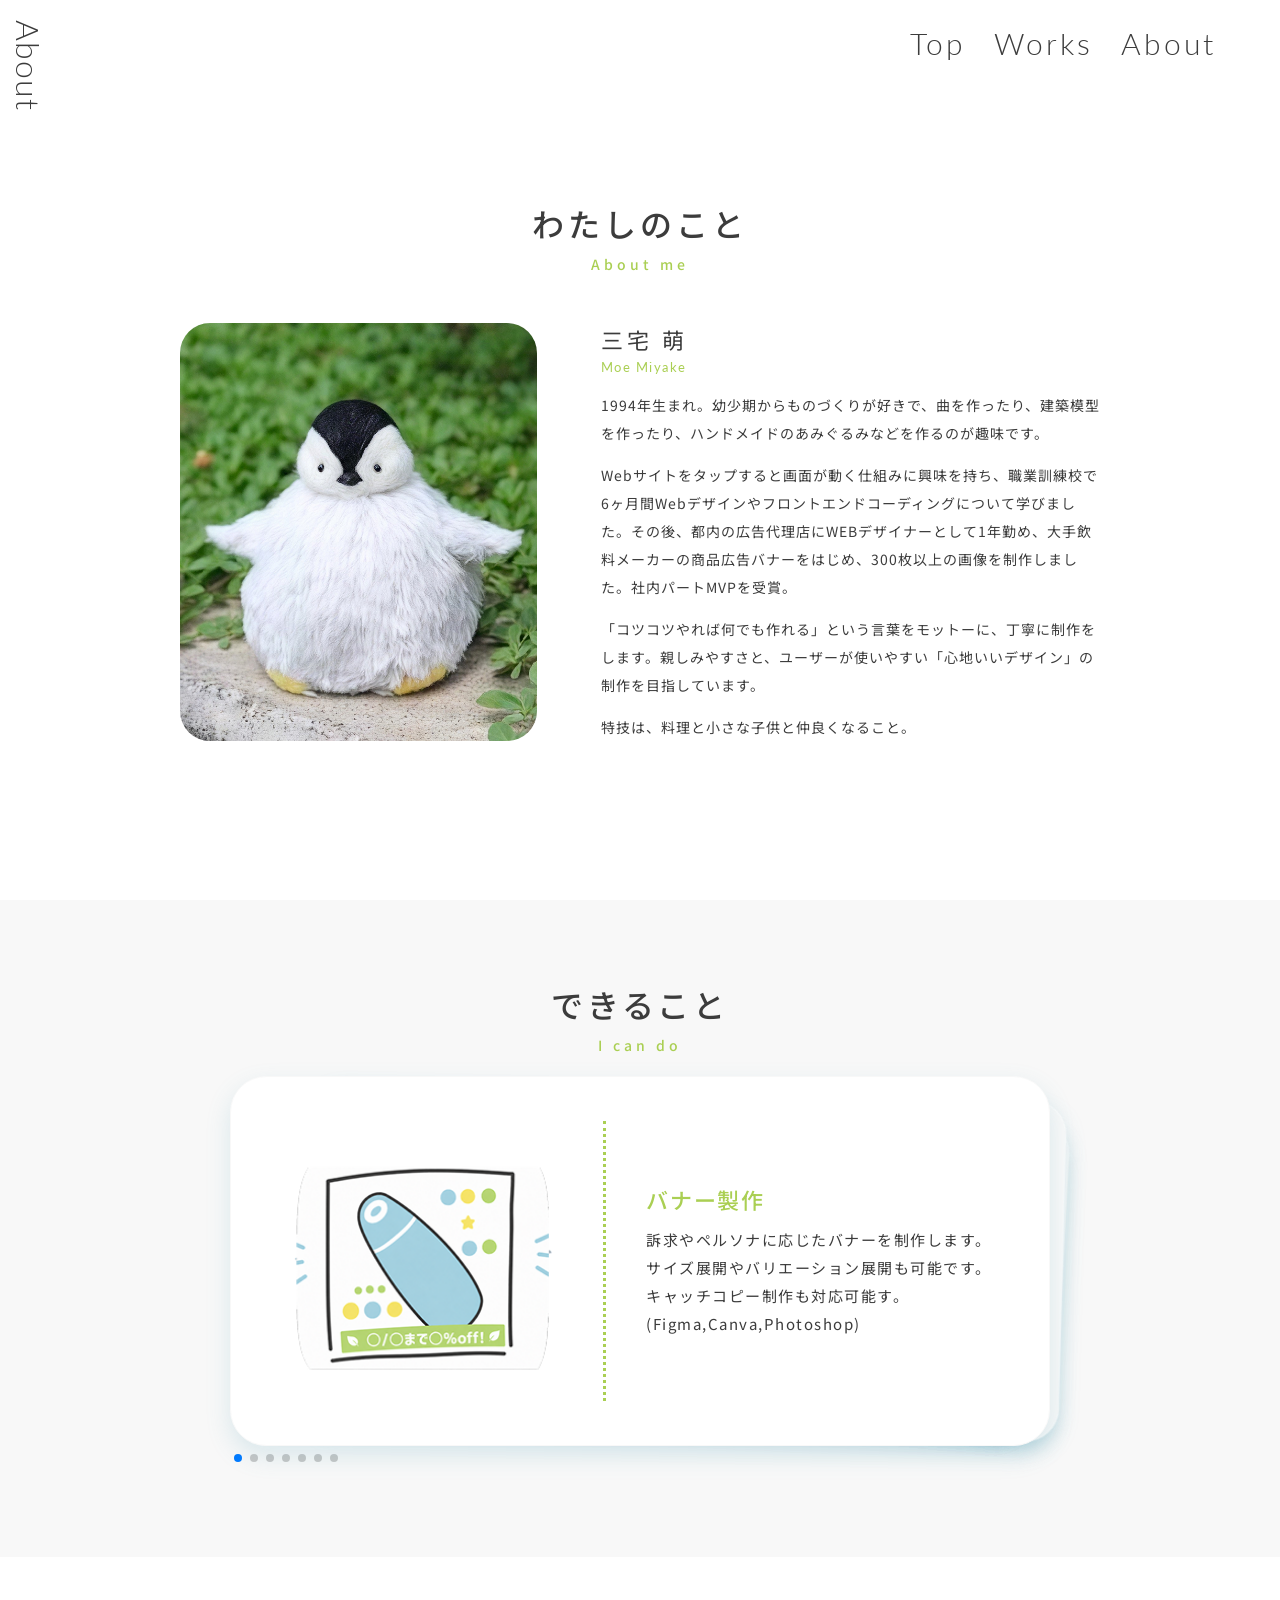
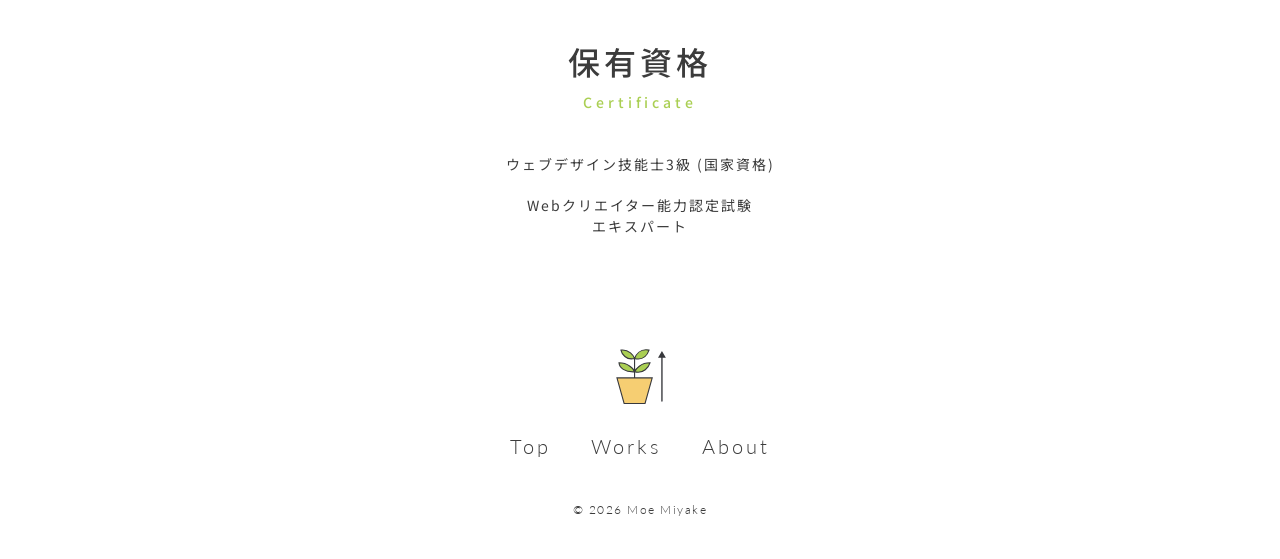
==== commit 0321c9ab: "10/26 Aboutのページネーション編集中" ====
--- a/portforio_new/about.html
+++ b/portforio_new/about.html
@@ -203,6 +203,8 @@
                 </div>
 
             </div>
+            
+            <div class="swiper2-pagination"></div>
         </div>
         <!-- Swiper END -->
     </section>
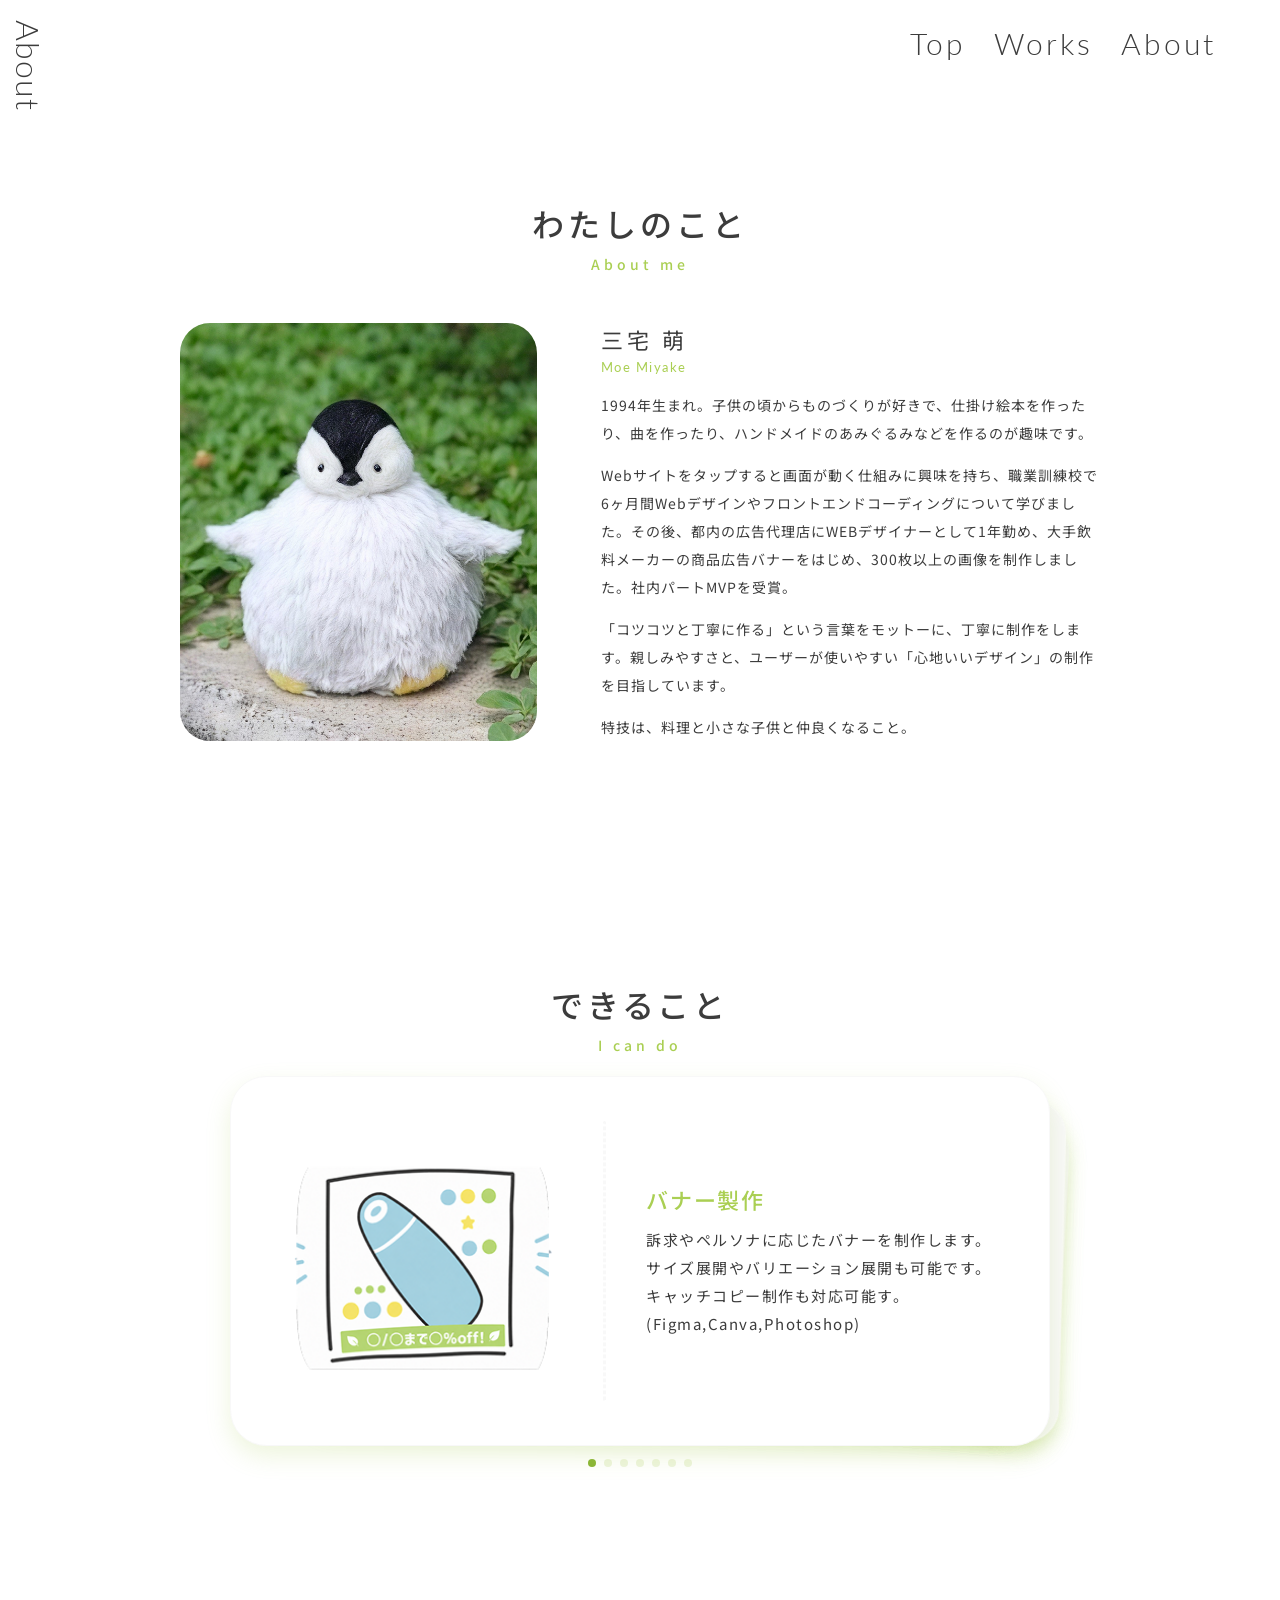
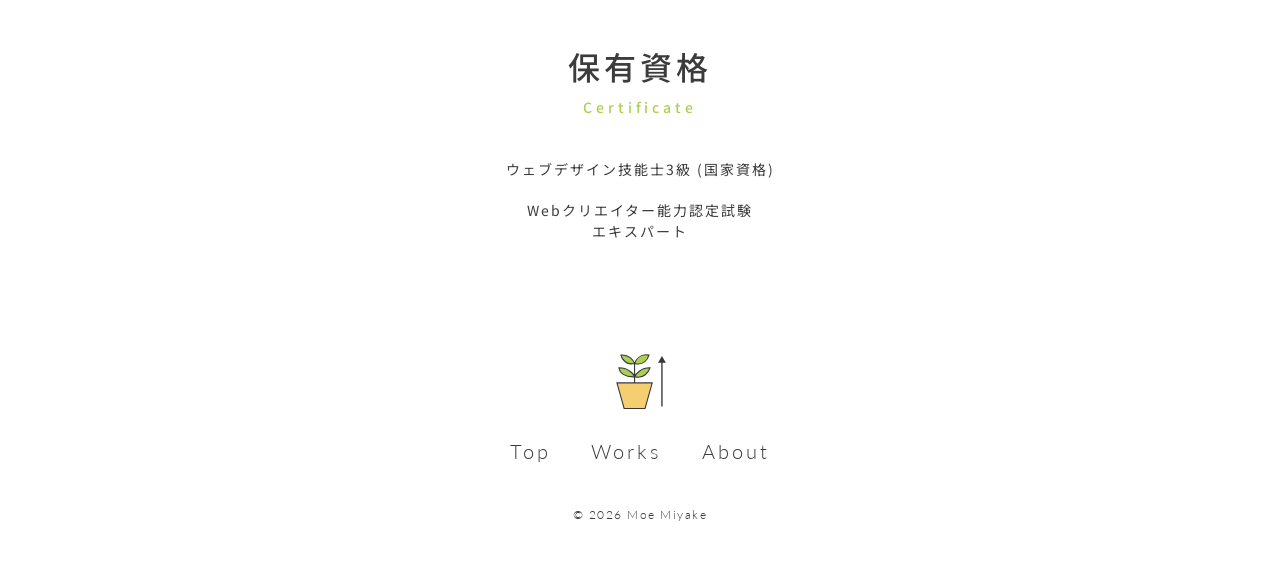
==== commit 4825d761: "11/4 大体制作完了！ ☆以降はWP化 Start!" ====
--- a/portforio_new/about.html
+++ b/portforio_new/about.html
@@ -66,30 +66,30 @@
 
     <div class="about__fix">
         <!-- 縦書きタイトル -->
-        <h2><a href="#">About</a></h2>
+        <h2 class="fadein_3"><a href="#">About</a></h2>
     </div>
 
     <section class="about__me">
-        <div class="about__title">
+        <div class="about__title fadein">
             <h3>わたしのこと</h3>
             <p>About me</p>
         </div>
-        <div class="about__img">
+        <div class="about__img fadein">
             <img src="img/about/about__moemiyake.jpg" alt="三宅萌の写真">
         </div>
         <div class="about__box">
-            <div class="about__name">
+            <div class="about__name fadein">
                 <p class="about__name--ja">三宅 萌</p>
                 <p class="about__name--en">Moe Miyake</p>
             </div>
             <div class="about__text">
-                <p>1994年生まれ。幼少期からものづくりが好きで、曲を作ったり、建築模型を作ったり、ハンドメイドのあみぐるみなどを作るのが趣味です。</p>
+                <p>1994年生まれ。子供の頃からものづくりが好きで、仕掛け絵本を作ったり、曲を作ったり、ハンドメイドのあみぐるみなどを作るのが趣味です。</p>
 
                 <p>
                     Webサイトをタップすると画面が動く仕組みに興味を持ち、職業訓練校で6ヶ月間Webデザインやフロントエンドコーディングについて学びました。その後、都内の広告代理店にWEBデザイナーとして1年勤め、大手飲料メーカーの商品広告バナーをはじめ、300枚以上の画像を制作しました。社内パートMVPを受賞。
                 </p>
 
-                <p>「コツコツやれば何でも作れる」という言葉をモットーに、丁寧に制作をします。親しみやすさと、ユーザーが使いやすい「心地いいデザイン」の制作を目指しています。</p>
+                <p>「コツコツと丁寧に作る」という言葉をモットーに、丁寧に制作をします。親しみやすさと、ユーザーが使いやすい「心地いいデザイン」の制作を目指しています。</p>
 
                 <p>特技は、料理と小さな子供と仲良くなること。</p>
             </div>
@@ -97,121 +97,113 @@
     </section>
 
     <section class="skill">
-        <div class="about__title">
-            <h3>できること</h3>
-            <p>I can do</p>
-        </div>
-
-        <!-- Swiper START -->
-        <div class="swiper2 mySwiper2">
-            <div class="swiper-wrapper">
-                <!-- Slide 1 -->
-                <div class="swiper-slide skill__card">
-                    <img src="img/about/skill1_banner(仮).png" alt="バナー製作" class="skill__img">
-                    <span class="skill__line"></span>
-                    <div class="skill__text">
-                        <h4>バナー製作</h4>
-                        <p>
-                            訴求やペルソナに応じたバナーを制作します。サイズ展開やバリエーション展開も可能です。キャッチコピー制作も対応可能す。<br>(Figma,Canva,Photoshop)
-                        </p>
+            <div class="about__title fadein">
+                <h3>できること</h3>
+                <p>I can do</p>
+            </div>
+            <!-- Swiper START -->
+            <div class="swiper2 mySwiper2">
+                <div class="swiper-wrapper">
+                    <!-- Slide 1 -->
+                    <div class="swiper-slide skill__card">
+                        <img src="img/about/skill1_banner(仮).png" alt="バナー製作" class="skill__img">
+                        <span class="skill__line"></span>
+                        <div class="skill__text">
+                            <h4>バナー製作</h4>
+                            <p>
+                                訴求やペルソナに応じたバナーを制作します。サイズ展開やバリエーション展開も可能です。キャッチコピー制作も対応可能す。<br>(Figma,Canva,Photoshop)
+                            </p>
+                        </div>
+                    </div>
+                    <!-- Slide 2 -->
+                    <div class="swiper-slide skill__card">
+                        <img src="img/about/skill_2_movie.png" alt="動画制作" class="skill__img">
+                        <span class="skill__line"></span>
+                        <div class="skill__text">
+                            <h4>動画制作</h4>
+                            <p>
+                                運用広告用の動画を制作できます。モーショングラフィックの製作も可能です。(Canva,Figma Motion)
+                            </p>
+                        </div>
+                    </div>
+                    <!-- Slide 3 -->
+                    <div class="swiper-slide skill__card">
+                        <img src="img/about/skill_3_webdesign&coding.png" alt="サイトデザイン・フロントエンドコーディング" class="skill__img">
+                        <span class="skill__line"></span>
+                        <div class="skill__text">
+                            <h4>
+                                サイトデザイン<br>
+                                フロントエンドコーディング
+                            </h4>
+                            <p>
+                                ウェブサイトのデザインから、HTML / CSS / JavaScript を用いた実装までワンストップで対応可能です。WordPress化も出来ます。
+                            </p>
+                        </div>
+                    </div>
+                    <!-- Slide 4 -->
+                    <div class="swiper-slide skill__card">
+                        <img src="img/about/skill_4_kijilp.png" alt="記事型LP製作" class="skill__img">
+                        <span class="skill__line"></span>
+                        <div class="skill__text">
+                            <h4>記事型LP製作</h4>
+                            <p>
+                                記事型LP用に執筆された原稿をもとにした画像製作・テキスト反映作業が出来ます。コーディングを用いた要素の追加や、更新管理も可能です。
+                            </p>
+                        </div>
+                    </div>
+                    <!-- Slide 5 -->
+                    <div class="swiper-slide skill__card">
+                        <img src="img/about/skill_5_customai.png" alt="効率化ツールの作成" class="skill__img">
+                        <span class="skill__line"></span>
+                        <div class="skill__text">
+                            <h4>
+                                効率化ツールの作成<br>
+                                (カスタムAI)
+                            </h4>
+                            <p>
+                                カスタムAIにより、業務の効率化を実現。記事の表記ルールチェックや注釈一覧の自動生成を行う「レギュレーションチェッカー」を自作しました。(Claude,GoogleGemini)
+                            </p>
+                        </div>
+                    </div>
+                    <!-- Slide 6 -->
+                    <div class="swiper-slide skill__card">
+                        <img src="img/about/skill_6_webapp.png" alt="Webアプリの開発" class="skill__img">
+                        <span class="skill__line"></span>
+                        <div class="skill__text">
+                            <h4>
+                                Webアプリの開発<br>
+                                (AI活用)
+                            </h4>
+                            <p>
+                                社内向けWebアプリ「コードジェネレーター」を開発。複雑なコードを書けないスタッフの業務支援や、UI設計から開発まで対応できます。<br>(Claude,Google Apps
+                                Script)
+                            </p>
+                        </div>
+                    </div>
+                    <!-- slide 7 -->
+                    <div class="swiper-slide skill__card">
+                        <img src="img/about/skill_7_lecture&manual.png" alt="レクチャー・マニュアル製作" class="skill__img">
+                        <span class="skill__line"></span>
+                        <div class="skill__text">
+                            <h4>
+                                レクチャー<br>
+                                マニュアル製作
+                            </h4>
+                            <p>
+                                レギュレーション用データベースの作成や、業務のマニュアル化も可能。レクチャー(業務とデザイン)も対応可能です。
+                            </p>
+                        </div>
                     </div>
                 </div>
-
-                <!-- Slide 2 -->
-                <div class="swiper-slide skill__card">
-                    <img src="img/about/skill_2_movie.png" alt="動画制作" class="skill__img">
-                    <span class="skill__line"></span>
-                    <div class="skill__text">
-                        <h4>動画制作</h4>
-                        <p>
-                            運用広告用の動画を制作できます。モーショングラフィックの製作も可能です。(Canva,Figma Motion)
-                        </p>
-                    </div>
-                </div>
-
-                <!-- Slide 3 -->
-                <div class="swiper-slide skill__card">
-                    <img src="img/about/skill_3_webdesign&coding.png" alt="サイトデザイン・フロントエンドコーディング" class="skill__img">
-                    <span class="skill__line"></span>
-                    <div class="skill__text">
-                        <h4>
-                            サイトデザイン<br>
-                            フロントエンドコーディング
-                        </h4>
-                        <p>
-                            ウェブサイトのデザインから、HTML / CSS / JavaScript を用いた実装までワンストップで対応可能です。WordPress化も出来ます。
-                        </p>
-                    </div>
-                </div>
-
-                <!-- Slide 4 -->
-                <div class="swiper-slide skill__card">
-                    <img src="img/about/skill_4_kijilp.png" alt="記事型LP製作" class="skill__img">
-                    <span class="skill__line"></span>
-                    <div class="skill__text">
-                        <h4>記事型LP製作</h4>
-                        <p>
-                            記事型LP用に執筆された原稿をもとにした画像製作・テキスト反映作業が出来ます。コーディングを用いた要素の追加や、更新管理も可能です。
-                        </p>
-                    </div>
-                </div>
-
-                <!-- Slide 5 -->
-                <div class="swiper-slide skill__card">
-                    <img src="img/about/skill_5_customai.png" alt="効率化ツールの作成" class="skill__img">
-                    <span class="skill__line"></span>
-                    <div class="skill__text">
-                        <h4>
-                            効率化ツールの作成<br>
-                            (カスタムAI)
-                        </h4>
-                        <p>
-                            カスタムAIにより、業務の効率化を実現。記事の表記ルールチェックや注釈一覧の自動生成を行う「レギュレーションチェッカー」を自作しました。(Claude,GoogleGemini)
-                        </p>
-                    </div>
-                </div>
-
-                <!-- Slide 6 -->
-                <div class="swiper-slide skill__card">
-                    <img src="img/about/skill_6_webapp.png" alt="Webアプリの開発" class="skill__img">
-                    <span class="skill__line"></span>
-                    <div class="skill__text">
-                        <h4>
-                            Webアプリの開発<br>
-                            (AI活用)
-                        </h4>
-                        <p>
-                            社内向けWebアプリ「コードジェネレーター」を開発。複雑なコードを書けないスタッフの業務支援や、UI設計から開発まで対応できます。<br>(Claude,Google Apps
-                            Script)
-                        </p>
-                    </div>
-                </div>
-
-                <!-- slide 7 -->
-                <div class="swiper-slide skill__card">
-                    <img src="img/about/skill_7_lecture&manual.png" alt="レクチャー・マニュアル製作" class="skill__img">
-                    <span class="skill__line"></span>
-                    <div class="skill__text">
-                        <h4>
-                            レクチャー<br>
-                            マニュアル製作
-                        </h4>
-                        <p>
-                            レギュレーション用データベースの作成や、業務のマニュアル化も可能。レクチャー(業務とデザイン)も対応可能です。
-                        </p>
-                    </div>
-                </div>
-
-            </div>
             
-            <div class="swiper2-pagination"></div>
-        </div>
-        <!-- Swiper END -->
+                <div class="swiper2-pagination"></div>
+            </div>
+            <!-- Swiper END -->
     </section>
 
     <!-- 保有資格 -->
     <section class="certificate">
-        <div class="about__title">
+        <div class="about__title fadein">
             <h3>保有資格</h3>
             <p>Certificate</p>
         </div>
--- a/portforio_new/css/style.css
+++ b/portforio_new/css/style.css
@@ -35,6 +35,8 @@
     /* RGB値(rgba(var(--xxx-rgb), 0.5) の形で使う) */
     --color-blue-rgb: 85, 159, 183;
     --color-skyblue-rgb: 132, 181, 197;
+    --color-moegi-rgb: 170, 207, 83;
+    --color-text-g-rgb: 179, 179, 179;
 
     /* 線・枠 */
     --color-border: #777;
@@ -91,6 +93,7 @@
 
 img {
     width: 100%;
+    border-radius: 7px;
 }
 
 /* 見出し(各ページの縦書きタイトルは 05 で上書き) */
@@ -780,4 +783,23 @@
         padding: 0 60px;
     }
 }
-*/+*/
+
+/* JSのアニメーション(最初は非表示にしておく) */
+.fadein {
+    opacity: 0;
+}
+
+.fadein_2 {
+    opacity: 0;
+    translate: 0 3rem;
+}
+
+.fadein_3 {
+    opacity: 0;
+    translate: 0 2rem;
+}
+
+.fadein_4 {
+    opacity: 0;
+}
--- a/portforio_new/css/about.css
+++ b/portforio_new/css/about.css
@@ -73,17 +73,49 @@
 }
 
 .skill {
-    width: 100%;
-    background-color: var(--color-gray);
+    position: relative;
+    width: 100%;
+    height: 100%;
+    z-index: 1;
+
     display: flex;
     flex-direction: column;
     justify-content: center;
     align-items: center;
-}
+    overflow: hidden; /* 子要素がはみ出さないようにする */
+}
+
+.skill::before {
+    content: "";
+    position: absolute;
+    top: 0;
+    left: 0;
+    width: 100vw;
+    height: 100%;
+    background-image: url(../img/fv__background--sp.jpg);
+    background-size: cover;
+    background-position: center;
+    background-attachment: fixed; /* 背景を固定 */
+    filter: blur(5px); /* ブラー効果 */ 
+    opacity: 0.4;
+
+    z-index: -1;
+}
+
 
 /* 後ろのカードが傾いて見える分、上下に余白を足す(.about section より強く) */
 .about .skill {
     padding: 50px 0 90px;
+}
+
+.about .about__title {
+    /* 白い影をつける */
+    text-shadow: 0 0 10px var(--color-white);
+}
+
+.about .swiper2-pagination .swiper-pagination-bullet,
+.about .swiper2-pagination .swiper-pagination-bullet-active {
+    text-shadow: 0 0 10px var(--color-white);
 }
 
 /* カード本体。縁取りをもえぎ色にして、重なったときに後ろのカードも見分けられるようにする
@@ -99,7 +131,8 @@
     background-color: var(--color-white);
     border: 1px solid var(--color-gray);
     border-radius: 36px;
-    box-shadow: 0 10px 24px rgba(var(--color-blue-rgb), 0.18);
+    /* box-shadow: 0 10px 24px rgba(var(--color-text-g-rgb), 0.5); */
+    box-shadow: 0 10px 24px rgba(var(--color-moegi-rgb), 0.2);
     width: 100%;
     height: 100%;
     display: flex;
@@ -146,7 +179,9 @@
 .skill__line {
     width: 100%;
     flex-shrink: 0;
-    border-bottom: 3px dotted var(--color-moegi);
+    /* border-bottom: 3px dotted var(--color-moegi); */
+    border-bottom: 3px dotted var(--color-gray);
+    border-radius: 2px;
 }
 
 .skill__text {
@@ -208,7 +243,7 @@
         width: 0;
         align-self: stretch;
         border-bottom: none;
-        border-left: 3px dotted var(--color-moegi);
+        border-left: 3px dotted var(--color-gray);
     }
 
     .skill__text {
@@ -345,4 +380,18 @@
         line-height: 28px;
         letter-spacing: 1px;
     }
-}+}
+
+/* ページネーションの点 */
+.skill .swiper-pagination-bullet {
+    background-color: var(--color-moegi);
+}
+
+.skill .swiper-pagination-bullet-active {
+    background-color: var(--color-moegi-dark);
+}
+
+.swiper2-pagination {
+    text-align: center;
+    margin-top: 5px;
+}
